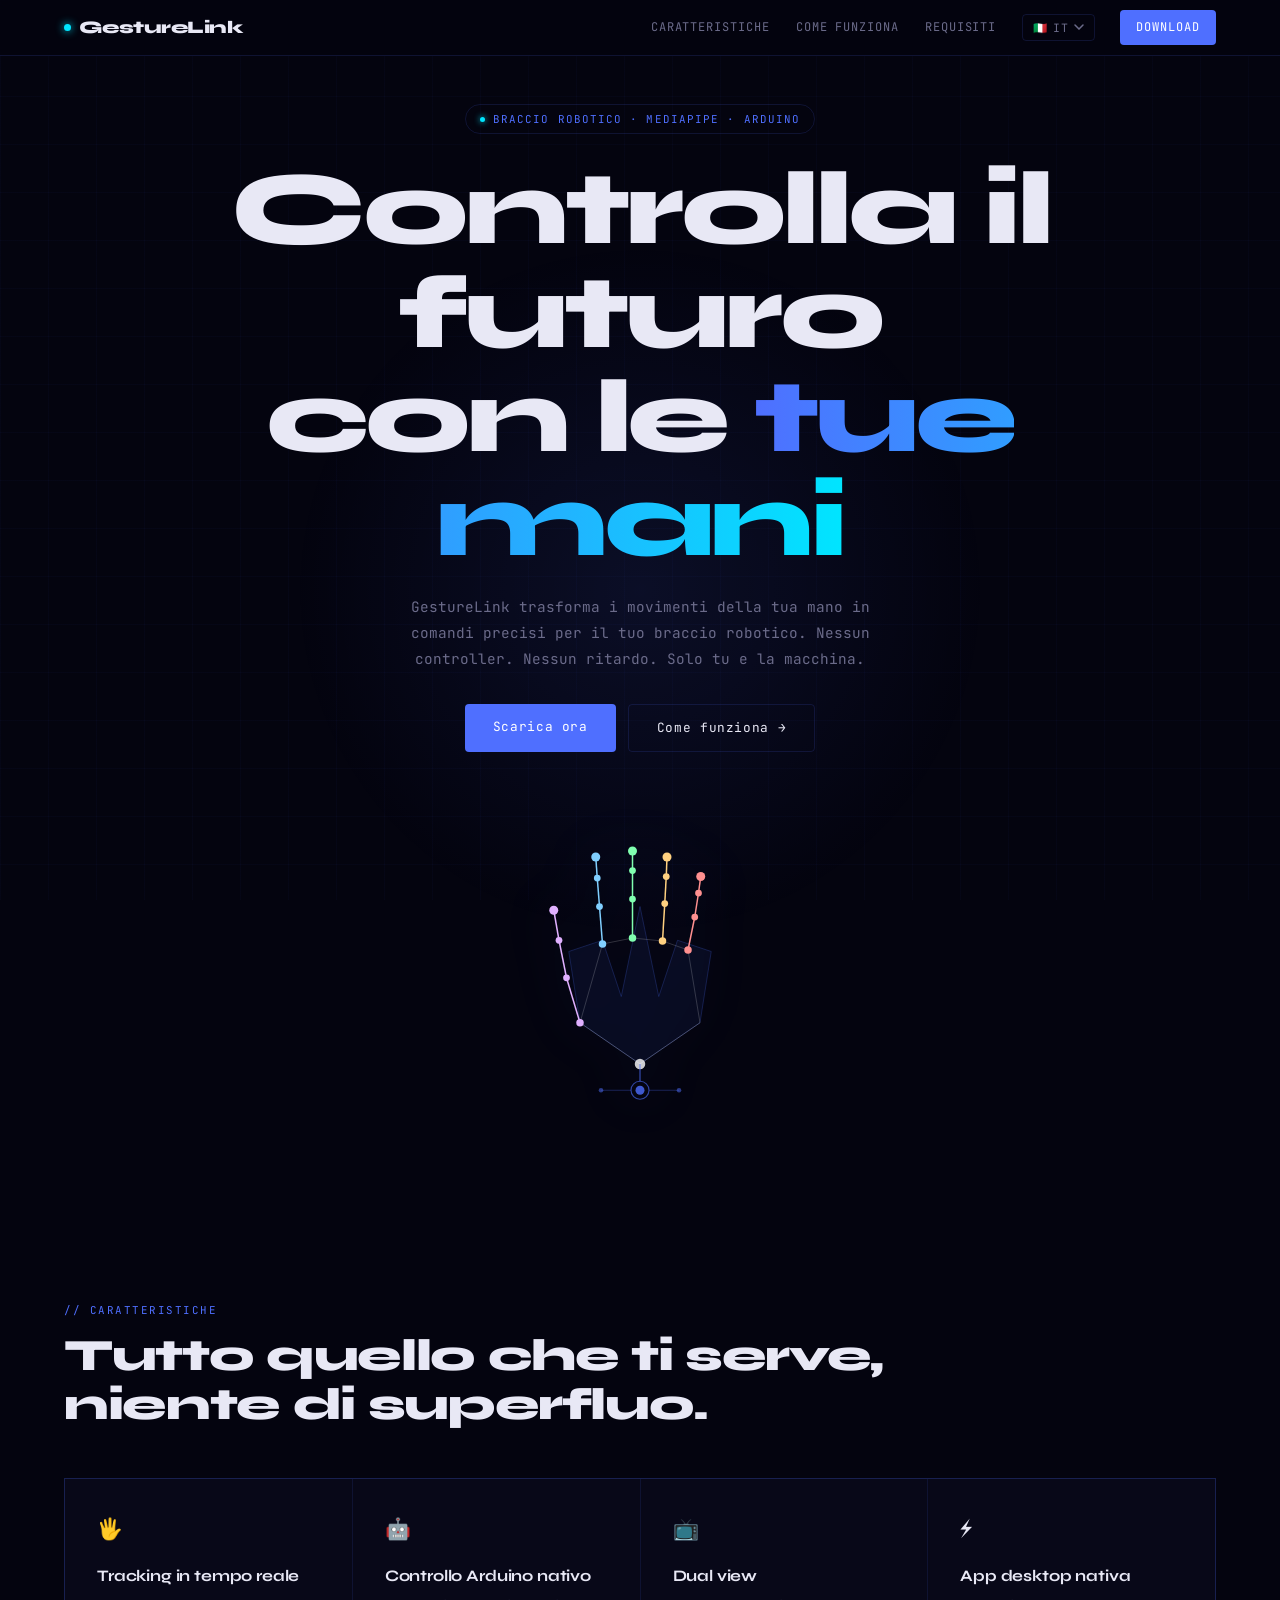
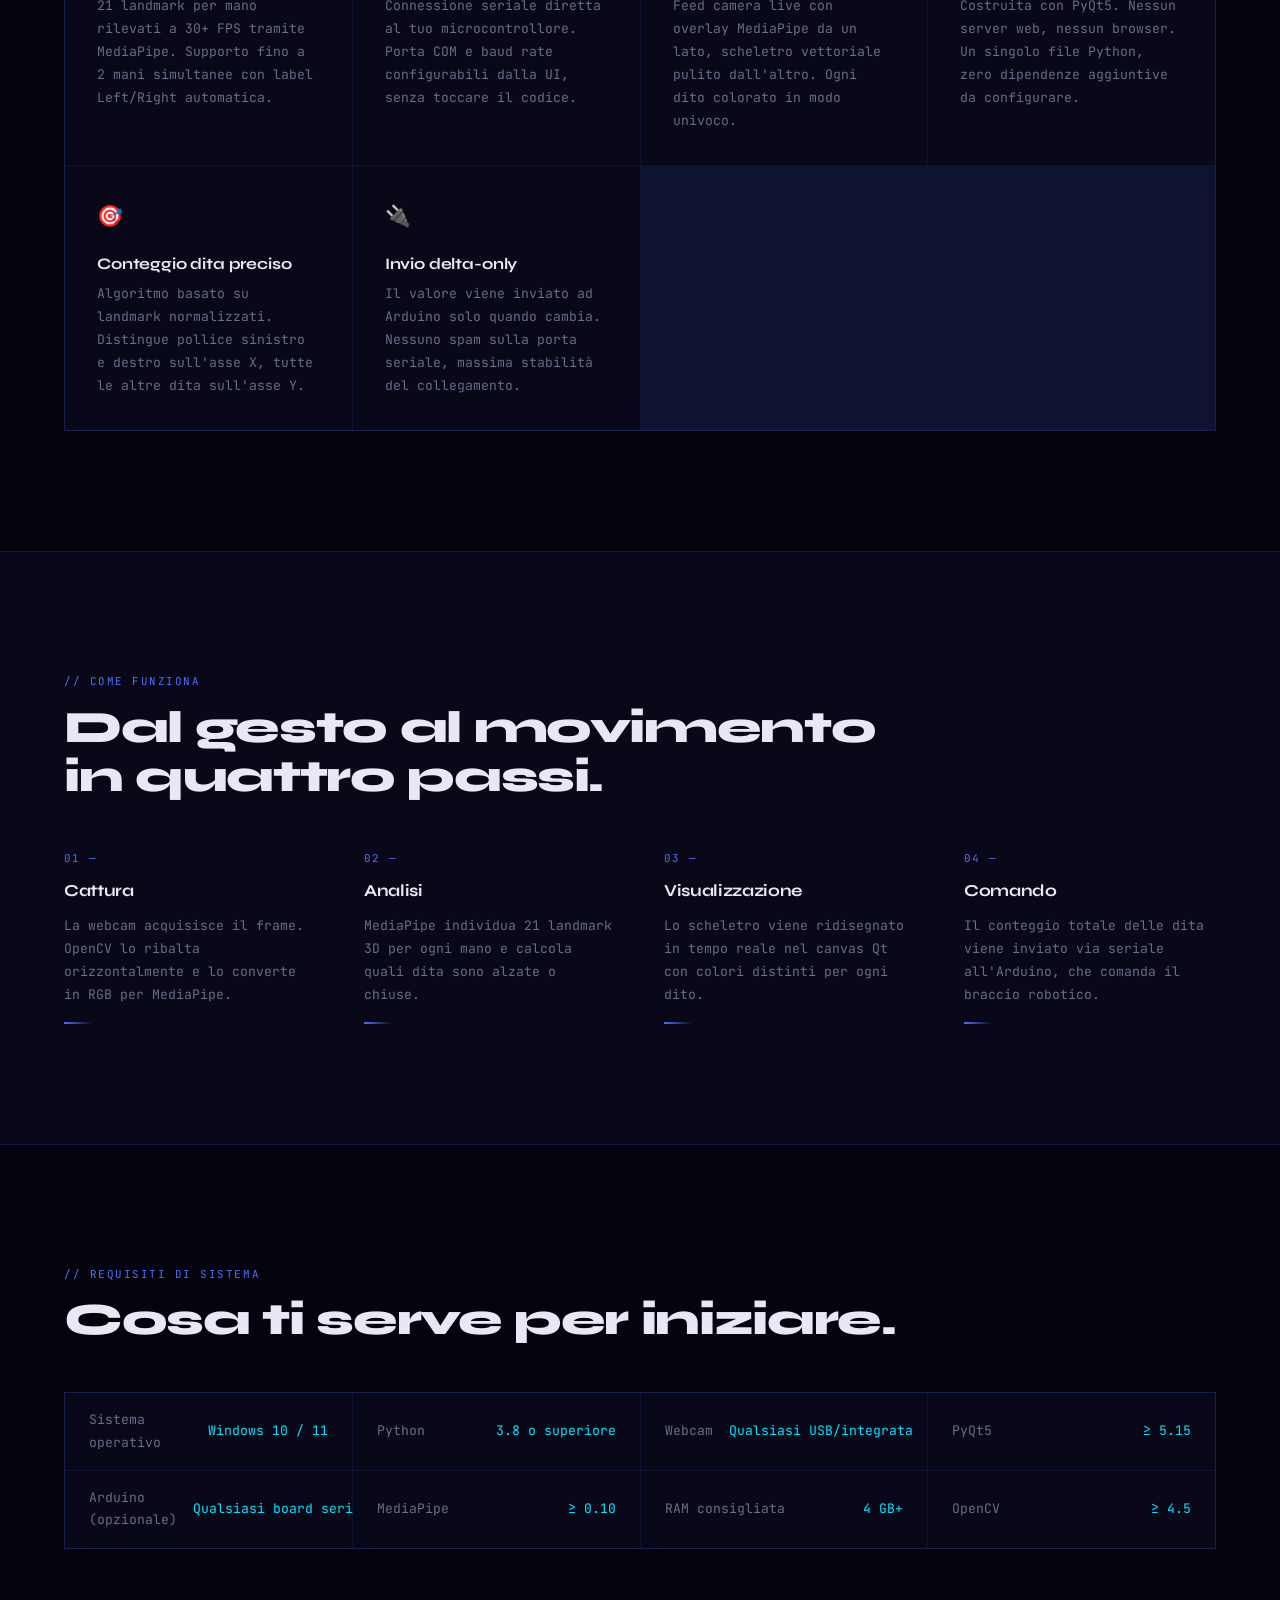
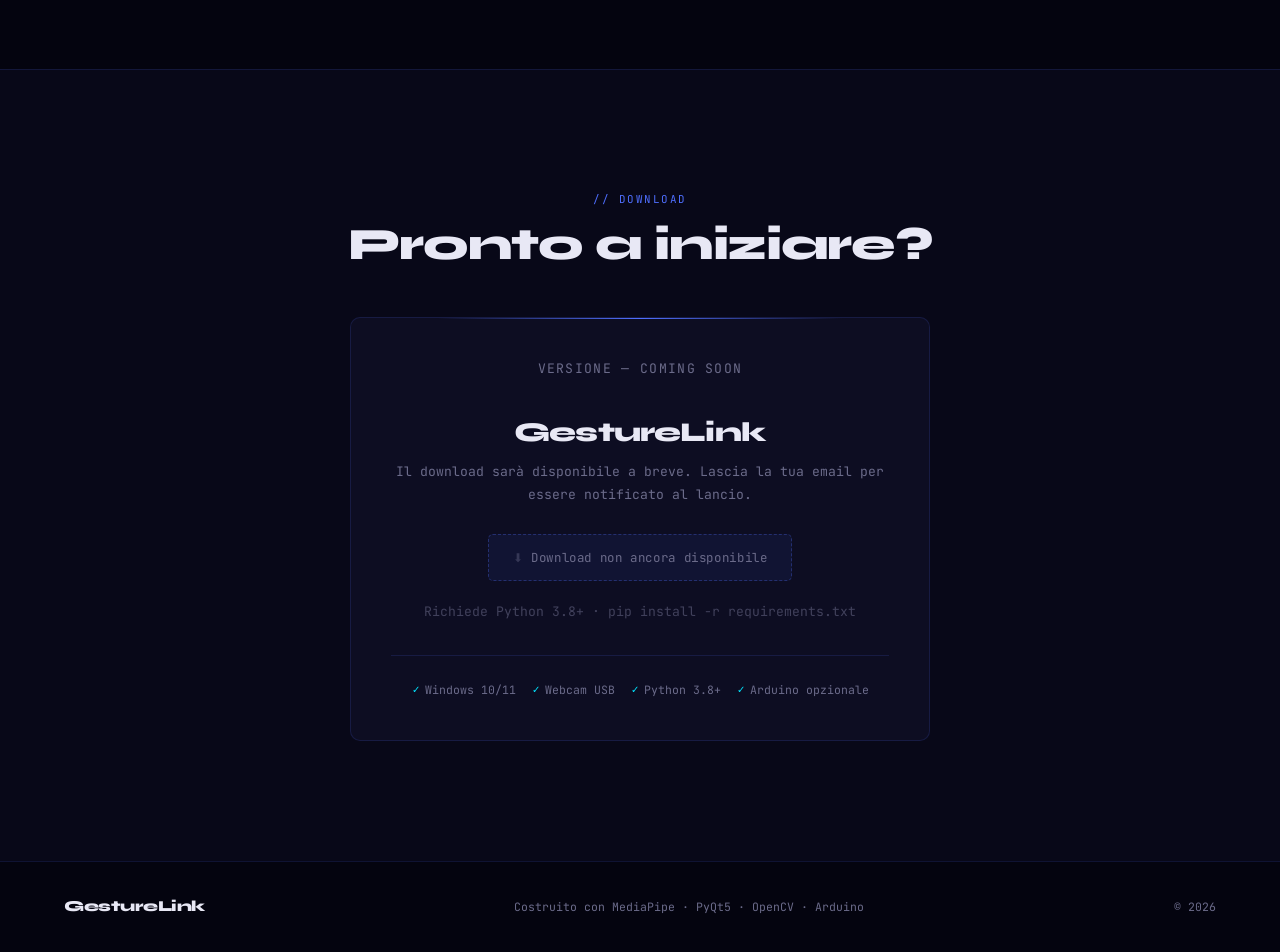
==== index.html @ 6abef5b0 "Add files via upload" ====
<!DOCTYPE html>
<html lang="it">
<head>
<meta charset="UTF-8">
<meta name="viewport" content="width=device-width, initial-scale=1.0">
<title>GestureLink — Control the future with your hands</title>
<link rel="preconnect" href="https://fonts.googleapis.com">
<link href="https://fonts.googleapis.com/css2?family=Syne:wght@400;700;800&family=JetBrains+Mono:wght@300;400&display=swap" rel="stylesheet">
<link rel="stylesheet" href="style.css">
</head>
<body>

<nav>
  <a href="#hero" class="nav-logo">
    <span class="dot"></span>
    GestureLink
  </a>
  <ul class="nav-links">
    <li class="hide-mobile"><a href="#features" data-i18n="nav_features">Caratteristiche</a></li>
    <li class="hide-mobile"><a href="#how" data-i18n="nav_how">Come funziona</a></li>
    <li class="hide-mobile"><a href="#specs" data-i18n="nav_specs">Requisiti</a></li>
    <li>
      <div class="lang-switcher" id="langSwitcher">
        <button class="lang-btn" id="langBtn" aria-haspopup="listbox" aria-expanded="false">
          <span class="lang-flag" id="langFlag">🇮🇹</span>
          <span class="lang-label" id="langLabel">IT</span>
          <svg class="lang-chevron" width="10" height="6" viewBox="0 0 10 6" fill="none">
            <path d="M1 1l4 4 4-4" stroke="currentColor" stroke-width="1.5" stroke-linecap="round"/>
          </svg>
        </button>
        <ul class="lang-dropdown" id="langDropdown" role="listbox">
          <li class="lang-option active" data-lang="it" role="option"><span>🇮🇹</span> Italiano</li>
          <li class="lang-option" data-lang="en" role="option"><span>🇬🇧</span> English</li>
        </ul>
      </div>
    </li>
    <li><a href="#download" class="nav-cta" data-i18n="nav_download">Download</a></li>
  </ul>
</nav>

<!-- HERO -->
<section id="hero">
  <div class="hero-glow"></div>
  <div class="hero-tag" data-i18n="hero_tag">Braccio robotico · MediaPipe · Arduino</div>
  <h1 data-i18n="hero_h1">Controlla il futuro<br>con le <span class="gradient">tue mani</span></h1>
  <p class="hero-sub" data-i18n="hero_sub">GestureLink trasforma i movimenti della tua mano in comandi precisi per il tuo braccio robotico. Nessun controller. Nessun ritardo. Solo tu e la macchina.</p>
  <div class="hero-btns">
    <a href="#download" class="btn-primary" data-i18n="hero_btn_download">Scarica ora</a>
    <a href="#how" class="btn-ghost" data-i18n="hero_btn_how">Come funziona →</a>
  </div>
  <div class="hero-hand">
    <svg width="260" height="300" viewBox="0 0 340 400" fill="none" xmlns="http://www.w3.org/2000/svg">
      <polygon points="170,320 90,265 75,170 120,155 145,230 170,110 195,230 220,155 265,170 250,265" fill="rgba(79,111,255,0.07)" stroke="rgba(79,111,255,0.3)" stroke-width="1"/>
      <line x1="90" y1="265" x2="72" y2="205" stroke="#e0b0ff" stroke-width="2"/>
      <line x1="72" y1="205" x2="62" y2="155" stroke="#e0b0ff" stroke-width="2"/>
      <line x1="62" y1="155" x2="55" y2="115" stroke="#e0b0ff" stroke-width="2"/>
      <line x1="120" y1="160" x2="116" y2="110" stroke="#80cfff" stroke-width="2"/>
      <line x1="116" y1="110" x2="113" y2="72" stroke="#80cfff" stroke-width="2"/>
      <line x1="113" y1="72" x2="111" y2="44" stroke="#80cfff" stroke-width="2"/>
      <line x1="160" y1="152" x2="160" y2="100" stroke="#80ffb0" stroke-width="2"/>
      <line x1="160" y1="100" x2="160" y2="62" stroke="#80ffb0" stroke-width="2"/>
      <line x1="160" y1="62" x2="160" y2="36" stroke="#80ffb0" stroke-width="2"/>
      <line x1="200" y1="156" x2="203" y2="106" stroke="#ffd080" stroke-width="2"/>
      <line x1="203" y1="106" x2="205" y2="70" stroke="#ffd080" stroke-width="2"/>
      <line x1="205" y1="70" x2="206" y2="44" stroke="#ffd080" stroke-width="2"/>
      <line x1="234" y1="168" x2="243" y2="124" stroke="#ff9090" stroke-width="2"/>
      <line x1="243" y1="124" x2="248" y2="92" stroke="#ff9090" stroke-width="2"/>
      <line x1="248" y1="92" x2="251" y2="70" stroke="#ff9090" stroke-width="2"/>
      <line x1="90" y1="265" x2="170" y2="320" stroke="white" stroke-width="1.2" opacity=".25"/>
      <line x1="250" y1="265" x2="170" y2="320" stroke="white" stroke-width="1.2" opacity=".25"/>
      <line x1="120" y1="160" x2="90" y2="265" stroke="white" stroke-width="1.2" opacity=".2"/>
      <line x1="160" y1="152" x2="120" y2="160" stroke="white" stroke-width="1.2" opacity=".2"/>
      <line x1="200" y1="156" x2="160" y2="152" stroke="white" stroke-width="1.2" opacity=".2"/>
      <line x1="234" y1="168" x2="200" y2="156" stroke="white" stroke-width="1.2" opacity=".2"/>
      <line x1="250" y1="265" x2="234" y2="168" stroke="white" stroke-width="1.2" opacity=".2"/>
      <circle cx="170" cy="320" r="7" fill="white" opacity=".8"/>
      <circle cx="90" cy="265" r="5" fill="#e0b0ff"/><circle cx="72" cy="205" r="4.5" fill="#e0b0ff"/><circle cx="62" cy="155" r="4.5" fill="#e0b0ff"/><circle cx="55" cy="115" r="6" fill="#e0b0ff"/>
      <circle cx="120" cy="160" r="5" fill="#80cfff"/><circle cx="116" cy="110" r="4.5" fill="#80cfff"/><circle cx="113" cy="72" r="4.5" fill="#80cfff"/><circle cx="111" cy="44" r="6" fill="#80cfff"/>
      <circle cx="160" cy="152" r="5" fill="#80ffb0"/><circle cx="160" cy="100" r="4.5" fill="#80ffb0"/><circle cx="160" cy="62" r="4.5" fill="#80ffb0"/><circle cx="160" cy="36" r="6" fill="#80ffb0"/>
      <circle cx="200" cy="156" r="5" fill="#ffd080"/><circle cx="203" cy="106" r="4.5" fill="#ffd080"/><circle cx="205" cy="70" r="4.5" fill="#ffd080"/><circle cx="206" cy="44" r="6" fill="#ffd080"/>
      <circle cx="234" cy="168" r="5" fill="#ff9090"/><circle cx="243" cy="124" r="4.5" fill="#ff9090"/><circle cx="248" cy="92" r="4.5" fill="#ff9090"/><circle cx="251" cy="70" r="6" fill="#ff9090"/>
      <circle cx="170" cy="355" r="12" fill="none" stroke="#4f6fff" stroke-width="1.5" opacity=".6"/>
      <circle cx="170" cy="355" r="6" fill="#4f6fff" opacity=".8"/>
      <line x1="170" y1="320" x2="170" y2="343" stroke="#4f6fff" stroke-width="1.5" opacity=".7"/>
      <line x1="158" y1="355" x2="118" y2="355" stroke="#4f6fff" stroke-width="1" opacity=".4"/>
      <line x1="182" y1="355" x2="222" y2="355" stroke="#4f6fff" stroke-width="1" opacity=".4"/>
      <circle cx="118" cy="355" r="3" fill="#4f6fff" opacity=".5"/><circle cx="222" cy="355" r="3" fill="#4f6fff" opacity=".5"/>
    </svg>
  </div>
</section>

<!-- FEATURES -->
<section id="features">
  <div class="reveal">
    <p class="section-label" data-i18n="feat_label">// Caratteristiche</p>
    <h2 class="section-title" data-i18n="feat_title">Tutto quello che ti serve,<br>niente di superfluo.</h2>
  </div>
  <div class="features-grid reveal">
    <div class="feature-card">
      <div class="feature-icon">🖐</div>
      <h3 data-i18n="f1_h">Tracking in tempo reale</h3>
      <p data-i18n="f1_p">21 landmark per mano rilevati a 30+ FPS tramite MediaPipe. Supporto fino a 2 mani simultanee con label Left/Right automatica.</p>
    </div>
    <div class="feature-card">
      <div class="feature-icon">🤖</div>
      <h3 data-i18n="f2_h">Controllo Arduino nativo</h3>
      <p data-i18n="f2_p">Connessione seriale diretta al tuo microcontrollore. Porta COM e baud rate configurabili dalla UI, senza toccare il codice.</p>
    </div>
    <div class="feature-card">
      <div class="feature-icon">📺</div>
      <h3 data-i18n="f3_h">Dual view</h3>
      <p data-i18n="f3_p">Feed camera live con overlay MediaPipe da un lato, scheletro vettoriale pulito dall'altro. Ogni dito colorato in modo univoco.</p>
    </div>
    <div class="feature-card">
      <div class="feature-icon">⚡</div>
      <h3 data-i18n="f4_h">App desktop nativa</h3>
      <p data-i18n="f4_p">Costruita con PyQt5. Nessun server web, nessun browser. Un singolo file Python, zero dipendenze aggiuntive da configurare.</p>
    </div>
    <div class="feature-card">
      <div class="feature-icon">🎯</div>
      <h3 data-i18n="f5_h">Conteggio dita preciso</h3>
      <p data-i18n="f5_p">Algoritmo basato su landmark normalizzati. Distingue pollice sinistro e destro sull'asse X, tutte le altre dita sull'asse Y.</p>
    </div>
    <div class="feature-card">
      <div class="feature-icon">🔌</div>
      <h3 data-i18n="f6_h">Invio delta-only</h3>
      <p data-i18n="f6_p">Il valore viene inviato ad Arduino solo quando cambia. Nessuno spam sulla porta seriale, massima stabilità del collegamento.</p>
    </div>
  </div>
</section>

<!-- HOW IT WORKS -->
<section id="how">
  <div class="reveal">
    <p class="section-label" data-i18n="how_label">// Come funziona</p>
    <h2 class="section-title" data-i18n="how_title">Dal gesto al movimento<br>in quattro passi.</h2>
  </div>
  <div class="steps">
    <div class="step reveal">
      <span class="step-num">01 —</span>
      <h3 data-i18n="s1_h">Cattura</h3>
      <p data-i18n="s1_p">La webcam acquisisce il frame. OpenCV lo ribalta orizzontalmente e lo converte in RGB per MediaPipe.</p>
      <div class="step-line"></div>
    </div>
    <div class="step reveal">
      <span class="step-num">02 —</span>
      <h3 data-i18n="s2_h">Analisi</h3>
      <p data-i18n="s2_p">MediaPipe individua 21 landmark 3D per ogni mano e calcola quali dita sono alzate o chiuse.</p>
      <div class="step-line"></div>
    </div>
    <div class="step reveal">
      <span class="step-num">03 —</span>
      <h3 data-i18n="s3_h">Visualizzazione</h3>
      <p data-i18n="s3_p">Lo scheletro viene ridisegnato in tempo reale nel canvas Qt con colori distinti per ogni dito.</p>
      <div class="step-line"></div>
    </div>
    <div class="step reveal">
      <span class="step-num">04 —</span>
      <h3 data-i18n="s4_h">Comando</h3>
      <p data-i18n="s4_p">Il conteggio totale delle dita viene inviato via seriale all'Arduino, che comanda il braccio robotico.</p>
      <div class="step-line"></div>
    </div>
  </div>
</section>

<!-- SPECS -->
<section id="specs">
  <div class="reveal">
    <p class="section-label" data-i18n="spec_label">// Requisiti di sistema</p>
    <h2 class="section-title" data-i18n="spec_title">Cosa ti serve per iniziare.</h2>
  </div>
  <div class="specs-grid reveal">
    <div class="spec-row"><span class="spec-key" data-i18n="sp1_k">Sistema operativo</span><span class="spec-val">Windows 10 / 11</span></div>
    <div class="spec-row"><span class="spec-key">Python</span><span class="spec-val" data-i18n="sp2_v">3.8 o superiore</span></div>
    <div class="spec-row"><span class="spec-key">Webcam</span><span class="spec-val" data-i18n="sp3_v">Qualsiasi USB/integrata</span></div>
    <div class="spec-row"><span class="spec-key">PyQt5</span><span class="spec-val">≥ 5.15</span></div>
    <div class="spec-row"><span class="spec-key" data-i18n="sp5_k">Arduino (opzionale)</span><span class="spec-val" data-i18n="sp5_v">Qualsiasi board seriale</span></div>
    <div class="spec-row"><span class="spec-key">MediaPipe</span><span class="spec-val">≥ 0.10</span></div>
    <div class="spec-row"><span class="spec-key" data-i18n="sp7_k">RAM consigliata</span><span class="spec-val">4 GB+</span></div>
    <div class="spec-row"><span class="spec-key">OpenCV</span><span class="spec-val">≥ 4.5</span></div>
  </div>
</section>

<!-- DOWNLOAD -->
<section id="download">
  <div class="reveal">
    <p class="section-label" data-i18n="dl_label">// Download</p>
    <h2 class="section-title" data-i18n="dl_title">Pronto a iniziare?</h2>
  </div>
  <div class="download-box reveal">
    <p class="download-version" data-i18n="dl_version">Versione — coming soon</p>
    <h3>GestureLink</h3>
    <p data-i18n="dl_sub">Il download sarà disponibile a breve. Lascia la tua email per essere notificato al lancio.</p>
    <div class="download-placeholder" data-i18n="dl_placeholder">Download non ancora disponibile</div>
    <p class="download-note" data-i18n="dl_note">Richiede Python 3.8+ · pip install -r requirements.txt</p>
    <div class="req-list">
      <span class="req-item">Windows 10/11</span>
      <span class="req-item">Webcam USB</span>
      <span class="req-item">Python 3.8+</span>
      <span class="req-item" data-i18n="req_arduino">Arduino opzionale</span>
    </div>
  </div>
</section>

<!-- FOOTER -->
<footer>
  <span class="footer-logo">GestureLink</span>
  <p data-i18n="footer_built">Costruito con MediaPipe · PyQt5 · OpenCV · Arduino</p>
  <p>© 2026</p>
</footer>

<script src="main.js" defer></script>
</body>
</html>
---- style.css ----
*, *::before, *::after { box-sizing: border-box; margin: 0; padding: 0; }

:root {
  --bg:        #04040f;
  --bg2:       #080818;
  --bg3:       #0d0d22;
  --accent:    #4f6fff;
  --cyan:      #00e5ff;
  --text:      #e8e8f5;
  --muted:     #6b6b8a;
  --border:    rgba(79,111,255,0.15);
  --font-head: 'Syne', sans-serif;
  --font-mono: 'JetBrains Mono', monospace;
  --px:        clamp(1.25rem, 5vw, 6vw);
  --section-y: clamp(4rem, 10vw, 7.5rem);
}

html { scroll-behavior: smooth; }

body {
  background: var(--bg);
  color: var(--text);
  font-family: var(--font-mono);
  font-size: clamp(13px, 1.5vw, 15px);
  line-height: 1.7;
  overflow-x: hidden;
}

body::before {
  content: '';
  position: fixed;
  inset: 0;
  background-image:
    linear-gradient(rgba(79,111,255,0.03) 1px, transparent 1px),
    linear-gradient(90deg, rgba(79,111,255,0.03) 1px, transparent 1px);
  background-size: 48px 48px;
  pointer-events: none;
  z-index: 0;
}

section { position: relative; z-index: 1; }

/* ── NAV ── */
nav {
  position: fixed;
  top: 0; left: 0; right: 0;
  z-index: 100;
  display: flex;
  align-items: center;
  justify-content: space-between;
  padding: 0 var(--px);
  height: 56px;
  background: rgba(4,4,15,0.9);
  backdrop-filter: blur(16px);
  border-bottom: 1px solid var(--border);
}

.nav-logo {
  font-family: var(--font-head);
  font-size: 1.1rem;
  font-weight: 800;
  letter-spacing: -0.03em;
  color: var(--text);
  text-decoration: none;
  display: flex;
  align-items: center;
  gap: 8px;
  flex-shrink: 0;
}

.nav-logo .dot {
  width: 7px; height: 7px;
  border-radius: 50%;
  background: var(--cyan);
  box-shadow: 0 0 8px var(--cyan);
  animation: pulse 2s ease-in-out infinite;
}

@keyframes pulse {
  0%,100% { opacity:1; transform:scale(1); }
  50%      { opacity:.3; transform:scale(.6); }
}

.nav-links {
  display: flex;
  align-items: center;
  gap: clamp(.6rem, 2vw, 1.75rem);
  list-style: none;
}

.nav-links > li { display: flex; align-items: center; }

.nav-links a {
  color: var(--muted);
  text-decoration: none;
  font-size: 0.75rem;
  letter-spacing: 0.08em;
  text-transform: uppercase;
  transition: color .2s;
  white-space: nowrap;
}

.nav-links a:hover { color: var(--text); }

.nav-cta {
  background: var(--accent) !important;
  color: #fff !important;
  padding: 7px 16px;
  border-radius: 4px;
}

.nav-cta:hover { opacity: .85; }

/* ── LANGUAGE SWITCHER ── */
.lang-switcher {
  position: relative;
}

.lang-btn {
  display: flex;
  align-items: center;
  gap: 5px;
  background: transparent;
  border: 1px solid var(--border);
  border-radius: 4px;
  padding: 5px 10px;
  color: var(--muted);
  font-family: var(--font-mono);
  font-size: 0.72rem;
  letter-spacing: 0.08em;
  cursor: pointer;
  transition: border-color .2s, color .2s;
  white-space: nowrap;
}

.lang-btn:hover { border-color: var(--accent); color: var(--text); }

.lang-chevron {
  transition: transform .2s;
}

.lang-btn[aria-expanded="true"] .lang-chevron {
  transform: rotate(180deg);
}

.lang-dropdown {
  position: absolute;
  top: calc(100% + 8px);
  right: 0;
  background: #0a0a1f;
  border: 1px solid var(--border);
  border-radius: 6px;
  list-style: none;
  min-width: 130px;
  overflow: hidden;
  opacity: 0;
  pointer-events: none;
  transform: translateY(-6px);
  transition: opacity .18s ease, transform .18s ease;
  z-index: 200;
}

.lang-dropdown.open {
  opacity: 1;
  pointer-events: auto;
  transform: translateY(0);
}

.lang-option {
  display: flex;
  align-items: center;
  gap: 8px;
  padding: 9px 14px;
  font-size: 0.78rem;
  color: var(--muted);
  cursor: pointer;
  transition: background .15s, color .15s;
}

.lang-option:hover { background: rgba(79,111,255,0.08); color: var(--text); }
.lang-option.active { color: var(--accent); }

/* ── MOBILE: hide text nav links, keep lang + cta ── */
@media (max-width: 600px) {
  .nav-links li.hide-mobile { display: none; }
}

/* ── HERO ── */
#hero {
  min-height: 100svh;
  display: flex;
  flex-direction: column;
  align-items: center;
  justify-content: center;
  text-align: center;
  padding: calc(56px + 3rem) var(--px) 3rem;
  overflow: hidden;
}

.hero-glow {
  position: absolute;
  width: min(700px, 120vw); height: min(700px, 120vw);
  border-radius: 50%;
  background: radial-gradient(circle, rgba(79,111,255,0.1) 0%, transparent 70%);
  top: 50%; left: 50%;
  transform: translate(-50%, -50%);
  pointer-events: none;
}

.hero-tag {
  display: inline-flex;
  align-items: center;
  gap: 8px;
  border: 1px solid var(--border);
  border-radius: 100px;
  padding: 5px 14px;
  font-size: 0.68rem;
  letter-spacing: 0.1em;
  text-transform: uppercase;
  color: var(--accent);
  margin-bottom: 1.5rem;
  animation: fadeUp .7s ease both;
}

.hero-tag::before {
  content: '';
  width: 5px; height: 5px;
  border-radius: 50%;
  background: var(--cyan);
  box-shadow: 0 0 6px var(--cyan);
  flex-shrink: 0;
}

h1 {
  font-family: var(--font-head);
  font-size: clamp(2.4rem, 9vw, 6.5rem);
  font-weight: 800;
  line-height: 1;
  letter-spacing: -0.04em;
  animation: fadeUp .7s .1s ease both;
}

h1 .gradient {
  background: linear-gradient(90deg, var(--accent), var(--cyan));
  -webkit-background-clip: text;
  -webkit-text-fill-color: transparent;
  background-clip: text;
}

.hero-sub {
  max-width: 480px;
  color: var(--muted);
  font-size: clamp(.8rem, 2vw, .9rem);
  margin: 1.25rem auto 2rem;
  line-height: 1.8;
  animation: fadeUp .7s .2s ease both;
  padding: 0 .5rem;
}

.hero-btns {
  display: flex;
  gap: .75rem;
  justify-content: center;
  flex-wrap: wrap;
  animation: fadeUp .7s .3s ease both;
}

.btn-primary {
  background: var(--accent);
  color: #fff;
  padding: 12px 28px;
  border-radius: 4px;
  text-decoration: none;
  font-size: 0.8rem;
  letter-spacing: 0.05em;
  transition: opacity .2s, transform .15s;
  border: none; cursor: pointer;
  font-family: var(--font-mono);
}

.btn-primary:hover { opacity: .85; transform: translateY(-1px); }

.btn-ghost {
  background: transparent;
  color: var(--text);
  padding: 12px 28px;
  border-radius: 4px;
  text-decoration: none;
  font-size: 0.8rem;
  letter-spacing: 0.05em;
  border: 1px solid var(--border);
  transition: border-color .2s, transform .15s;
  font-family: var(--font-mono);
}

.btn-ghost:hover { border-color: var(--accent); transform: translateY(-1px); }

.hero-hand {
  margin-top: clamp(2.5rem, 6vw, 4.5rem);
  animation: fadeUp .7s .5s ease both;
}

.hero-hand svg {
  width: clamp(160px, 40vw, 260px);
  height: auto;
  filter: drop-shadow(0 0 24px rgba(79,111,255,0.25));
}

/* ── SHARED ── */
.section-label {
  font-size: 0.68rem;
  letter-spacing: 0.14em;
  text-transform: uppercase;
  color: var(--accent);
  margin-bottom: .75rem;
}

.section-title {
  font-family: var(--font-head);
  font-size: clamp(1.6rem, 4vw, 2.8rem);
  font-weight: 800;
  letter-spacing: -0.03em;
  line-height: 1.1;
  margin-bottom: 3rem;
}

/* ── FEATURES ── */
#features { padding: var(--section-y) var(--px); }

.features-grid {
  display: grid;
  grid-template-columns: repeat(auto-fit, minmax(min(100%, 260px), 1fr));
  gap: 1px;
  background: var(--border);
  border: 1px solid var(--border);
}

.feature-card {
  background: var(--bg2);
  padding: clamp(1.5rem, 4vw, 2rem);
  transition: background .2s;
}

.feature-card:hover { background: var(--bg3); }
.feature-icon { font-size: 1.3rem; margin-bottom: 1rem; }

.feature-card h3 {
  font-family: var(--font-head);
  font-size: 1rem;
  font-weight: 700;
  margin-bottom: .4rem;
  letter-spacing: -0.01em;
}

.feature-card p { color: var(--muted); font-size: 0.82rem; line-height: 1.75; }

/* ── HOW ── */
#how {
  padding: var(--section-y) var(--px);
  background: var(--bg2);
  border-top: 1px solid var(--border);
  border-bottom: 1px solid var(--border);
}

.steps {
  display: grid;
  grid-template-columns: repeat(auto-fit, minmax(min(100%, 200px), 1fr));
  gap: clamp(2rem, 5vw, 3rem);
  margin-top: 3rem;
}

.step { display: flex; flex-direction: column; gap: .6rem; }
.step-num { font-size: 0.68rem; letter-spacing: 0.12em; color: var(--accent); }

.step h3 {
  font-family: var(--font-head);
  font-size: 1.05rem;
  font-weight: 700;
  letter-spacing: -0.02em;
}

.step p { color: var(--muted); font-size: 0.82rem; line-height: 1.75; }

.step-line {
  width: 28px; height: 2px;
  background: linear-gradient(90deg, var(--accent), transparent);
  margin-top: .3rem;
}

/* ── SPECS ── */
#specs { padding: var(--section-y) var(--px); }

.specs-grid {
  display: grid;
  grid-template-columns: repeat(auto-fit, minmax(min(100%, 280px), 1fr));
  gap: 1px;
  background: var(--border);
  border: 1px solid var(--border);
  margin-top: 3rem;
}

.spec-row {
  background: var(--bg2);
  padding: 1rem 1.5rem;
  display: flex;
  justify-content: space-between;
  align-items: center;
  gap: 1rem;
  font-size: 0.82rem;
  transition: background .2s;
}

.spec-row:hover { background: var(--bg3); }
.spec-key { color: var(--muted); }
.spec-val { color: var(--cyan); text-align: right; flex-shrink: 0; }

/* ── DOWNLOAD ── */
#download {
  padding: var(--section-y) var(--px);
  background: var(--bg2);
  border-top: 1px solid var(--border);
  text-align: center;
}

.download-box {
  max-width: 580px;
  margin: 3rem auto 0;
  border: 1px solid var(--border);
  border-radius: 10px;
  padding: clamp(1.75rem, 5vw, 2.5rem);
  background: var(--bg3);
  position: relative;
  overflow: hidden;
}

.download-box::before {
  content: '';
  position: absolute;
  top: 0; left: 15%; right: 15%;
  height: 1px;
  background: linear-gradient(90deg, transparent, var(--accent), transparent);
}

.download-version {
  font-size: 0.68rem;
  letter-spacing: 0.1em;
  text-transform: uppercase;
  color: var(--muted);
  margin-bottom: .75rem;
}

.download-box h3 {
  font-family: var(--font-head);
  font-size: clamp(1.4rem, 4vw, 1.7rem);
  font-weight: 800;
  letter-spacing: -0.03em;
  margin-bottom: .4rem;
}

.download-box p { color: var(--muted); font-size: 0.82rem; margin-bottom: 1.75rem; }

.download-placeholder {
  display: inline-flex;
  align-items: center;
  gap: 8px;
  background: rgba(79,111,255,0.08);
  border: 1px dashed rgba(79,111,255,0.3);
  border-radius: 5px;
  padding: 12px 24px;
  color: var(--muted);
  font-size: 0.78rem;
  letter-spacing: 0.05em;
  cursor: not-allowed;
  font-family: var(--font-mono);
}

.download-placeholder::before { content: '⬇'; opacity: .4; }

.download-note {
  margin-top: 1.25rem;
  font-size: 0.72rem;
  color: var(--muted);
  opacity: .55;
}

.req-list {
  display: flex;
  justify-content: center;
  gap: 1rem;
  flex-wrap: wrap;
  margin-top: 2rem;
  padding-top: 1.5rem;
  border-top: 1px solid var(--border);
}

.req-item {
  font-size: 0.72rem;
  color: var(--muted);
  display: flex;
  align-items: center;
  gap: 5px;
}

.req-item::before { content: '✓'; color: var(--cyan); font-size: 0.65rem; }

/* ── FOOTER ── */
footer {
  padding: 2rem var(--px);
  border-top: 1px solid var(--border);
  display: flex;
  justify-content: space-between;
  align-items: center;
  flex-wrap: wrap;
  gap: .75rem;
}

.footer-logo { font-family: var(--font-head); font-weight: 800; font-size: .95rem; letter-spacing: -0.03em; }
footer p { color: var(--muted); font-size: 0.72rem; }

/* ── ANIMATIONS ── */
@keyframes fadeUp {
  from { opacity:0; transform:translateY(20px); }
  to   { opacity:1; transform:translateY(0); }
}

.reveal {
  opacity: 0;
  transform: translateY(24px);
  transition: opacity .6s ease, transform .6s ease;
}

.reveal.visible { opacity:1; transform:translateY(0); }

::-webkit-scrollbar { width: 4px; }
::-webkit-scrollbar-track { background: var(--bg); }
::-webkit-scrollbar-thumb { background: var(--border); border-radius: 10px; }
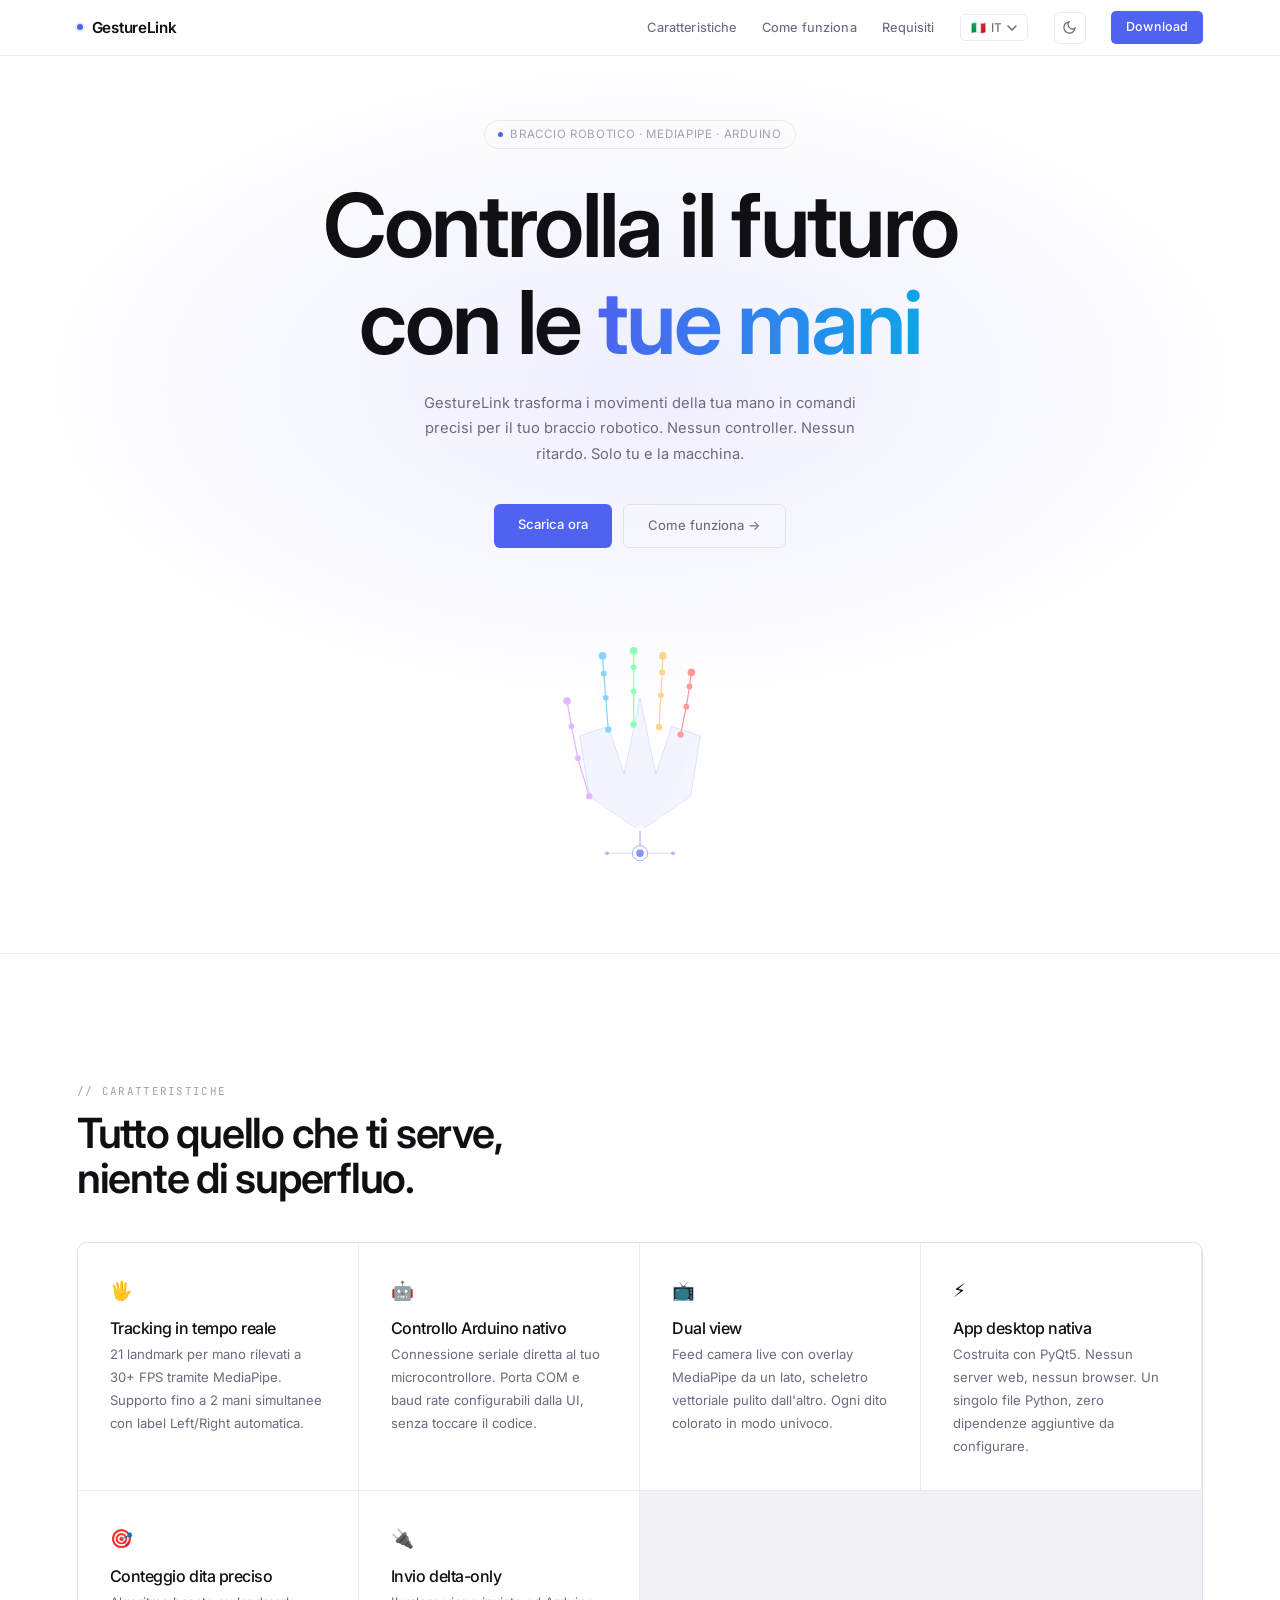
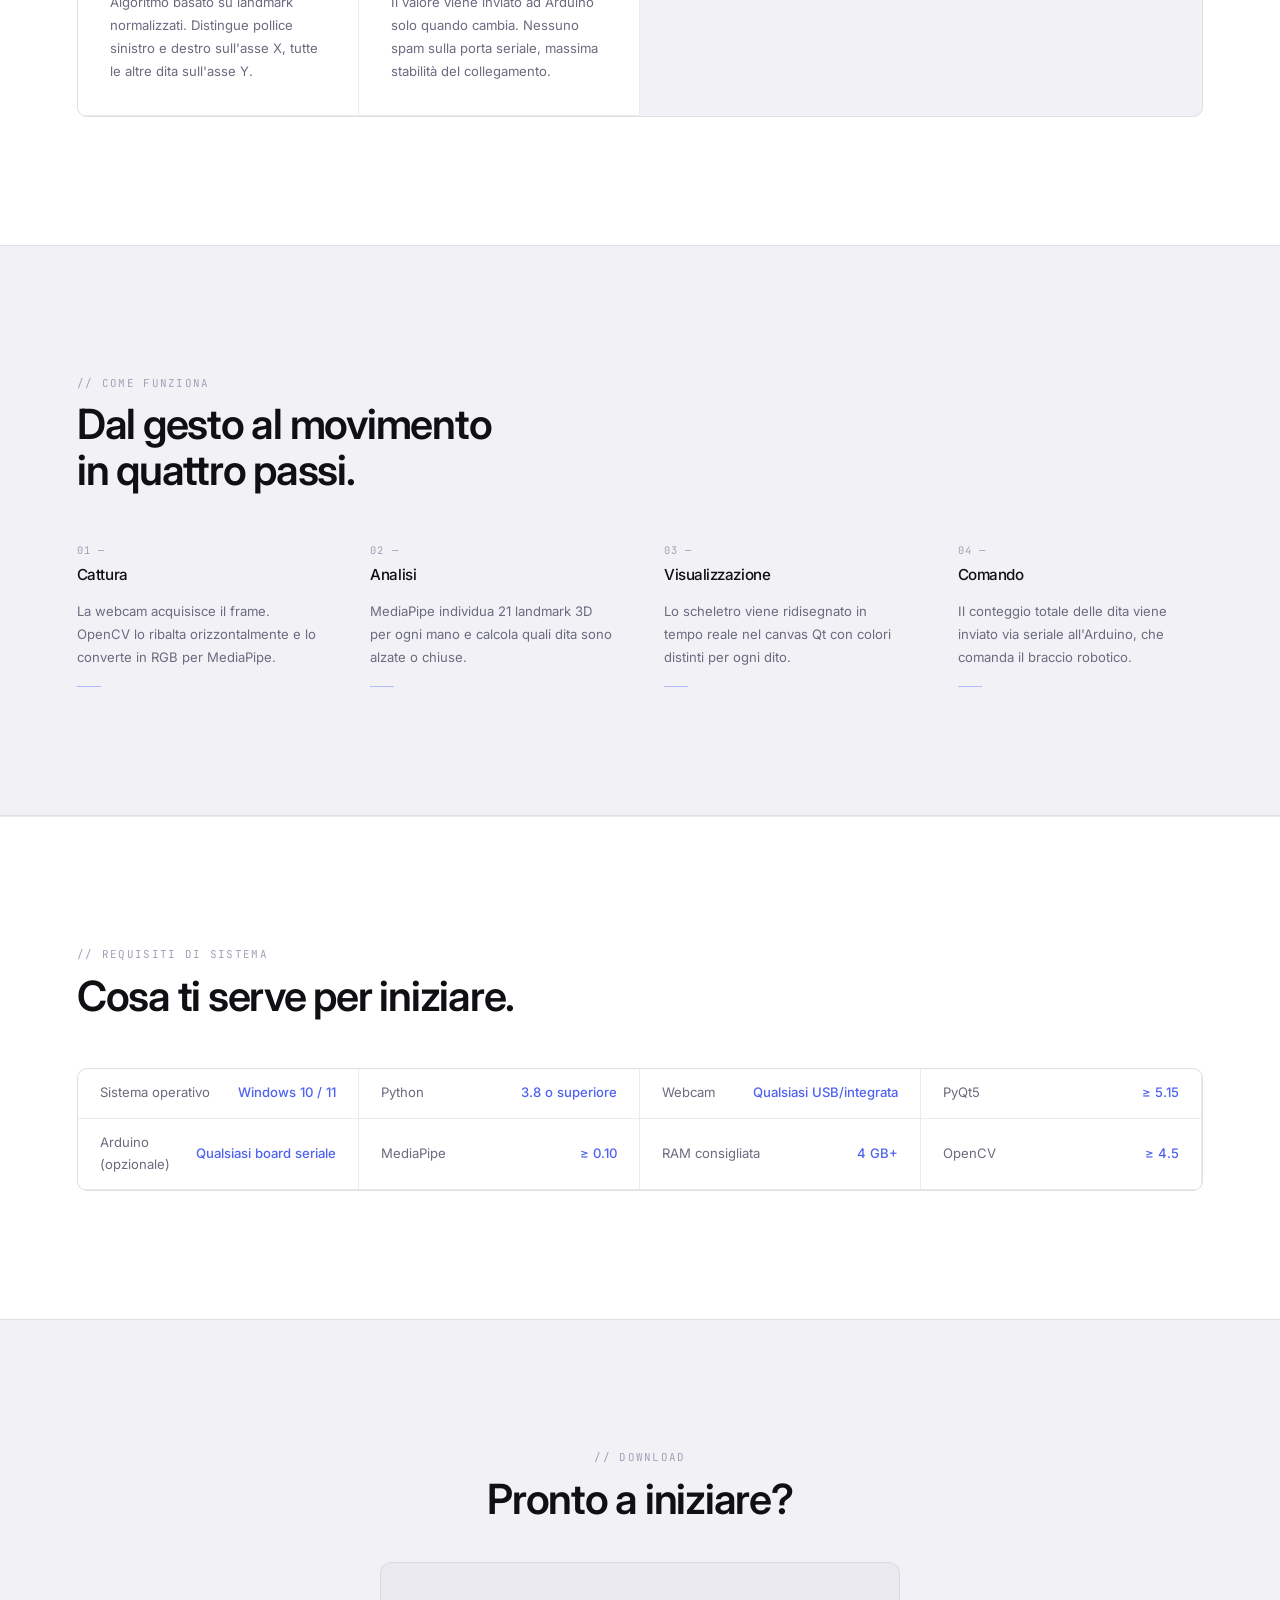
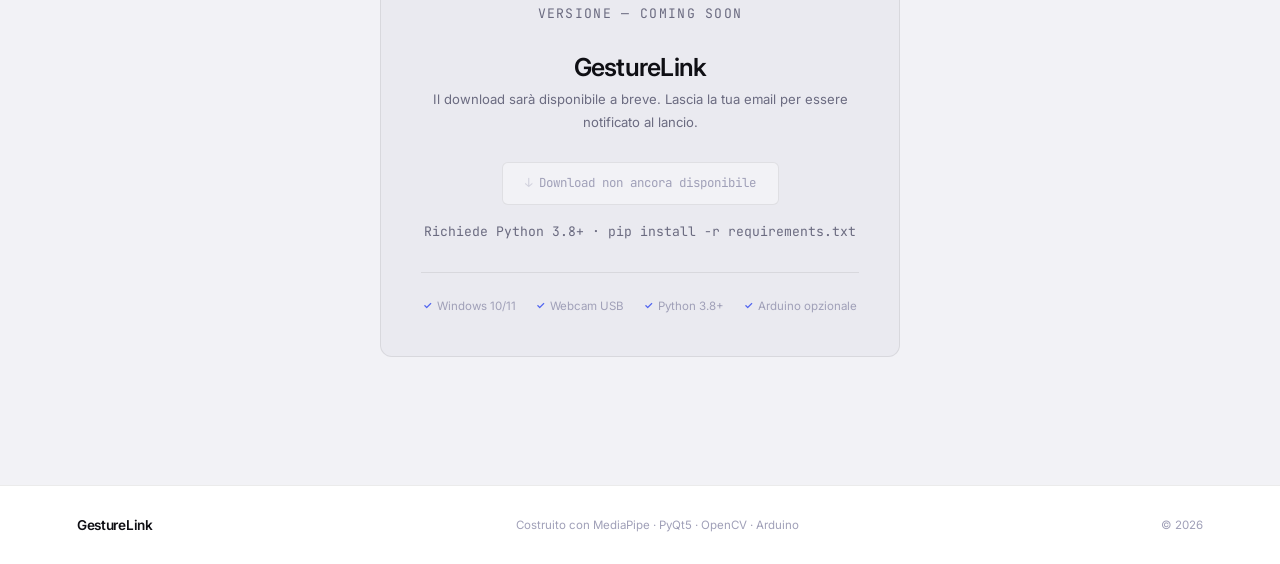
==== commit 0a1148cb: "Bright/Dark mode Bright and Dark mode are now available, you can switch between those modes in the n" ====
--- a/index.html
+++ b/index.html
@@ -5,7 +5,7 @@
 <meta name="viewport" content="width=device-width, initial-scale=1.0">
 <title>GestureLink — Control the future with your hands</title>
 <link rel="preconnect" href="https://fonts.googleapis.com">
-<link href="https://fonts.googleapis.com/css2?family=Syne:wght@400;700;800&family=JetBrains+Mono:wght@300;400&display=swap" rel="stylesheet">
+<link href="https://fonts.googleapis.com/css2?family=Inter:wght@400;450;500;600&family=JetBrains+Mono:wght@300;400&display=swap" rel="stylesheet">
 <link rel="stylesheet" href="style.css">
 </head>
 <body>
@@ -33,6 +33,19 @@
           <li class="lang-option" data-lang="en" role="option"><span>🇬🇧</span> English</li>
         </ul>
       </div>
+    </li>
+    <li>
+      <button class="theme-toggle" id="themeToggle" aria-label="Toggle theme">
+        <svg class="icon-sun" width="15" height="15" viewBox="0 0 24 24" fill="none" stroke="currentColor" stroke-width="2" stroke-linecap="round">
+          <circle cx="12" cy="12" r="4"/><line x1="12" y1="2" x2="12" y2="5"/><line x1="12" y1="19" x2="12" y2="22"/>
+          <line x1="4.22" y1="4.22" x2="6.34" y2="6.34"/><line x1="17.66" y1="17.66" x2="19.78" y2="19.78"/>
+          <line x1="2" y1="12" x2="5" y2="12"/><line x1="19" y1="12" x2="22" y2="12"/>
+          <line x1="4.22" y1="19.78" x2="6.34" y2="17.66"/><line x1="17.66" y1="6.34" x2="19.78" y2="4.22"/>
+        </svg>
+        <svg class="icon-moon" width="15" height="15" viewBox="0 0 24 24" fill="none" stroke="currentColor" stroke-width="2" stroke-linecap="round">
+          <path d="M21 12.79A9 9 0 1 1 11.21 3a7 7 0 0 0 9.79 9.79z"/>
+        </svg>
+      </button>
     </li>
     <li><a href="#download" class="nav-cta" data-i18n="nav_download">Download</a></li>
   </ul>
--- a/style.css
+++ b/style.css
@@ -1,103 +1,125 @@
+/* ── RESET ───────────────────────────────────────────────── */
 *, *::before, *::after { box-sizing: border-box; margin: 0; padding: 0; }
 
+/* ── LIGHT TOKENS (default) ─────────────────────────────── */
 :root {
-  --bg:        #04040f;
-  --bg2:       #080818;
-  --bg3:       #0d0d22;
-  --accent:    #4f6fff;
-  --cyan:      #00e5ff;
-  --text:      #e8e8f5;
-  --muted:     #6b6b8a;
-  --border:    rgba(79,111,255,0.15);
-  --font-head: 'Syne', sans-serif;
-  --font-mono: 'JetBrains Mono', monospace;
-  --px:        clamp(1.25rem, 5vw, 6vw);
-  --section-y: clamp(4rem, 10vw, 7.5rem);
-}
-
+  --bg:         #ffffff;
+  --bg-raised:  #f7f7f9;
+  --bg-subtle:  #f0f0f4;
+  --line:       rgba(0,0,0,0.08);
+  --accent:     #4f63f0;
+  --accent-dim: rgba(79,99,240,0.1);
+  --text:       #0f0f14;
+  --text-2:     #6b6b80;
+  --text-3:     #a0a0b8;
+  --cyan:       #0ea5e9;
+  --nav-bg:     rgba(255,255,255,0.92);
+  --island:     #f2f2f6;
+  --island-2:   #eaeaf0;
+  --px:         clamp(1.5rem, 6vw, 7rem);
+  --sy:         clamp(5rem, 10vw, 8rem);
+  --sans:       'Inter', system-ui, sans-serif;
+  --mono:       'JetBrains Mono', monospace;
+  color-scheme: light;
+}
+
+/* ── DARK TOKENS ─────────────────────────────────────────── */
+[data-theme="dark"] {
+  --bg:         #08080f;
+  --bg-raised:  #0e0e18;
+  --bg-subtle:  #111120;
+  --line:       rgba(255,255,255,0.07);
+  --accent:     #5b6ef5;
+  --accent-dim: rgba(91,110,245,0.12);
+  --text:       #f0f0f5;
+  --text-2:     #9090a8;
+  --text-3:     #505068;
+  --cyan:       #38bdf8;
+  --nav-bg:     rgba(8,8,15,0.92);
+  --island:     #0e0e1c;
+  --island-2:   #131326;
+  color-scheme: dark;
+}
+
+/* ── BASE ───────────────────────────────────────────────── */
 html { scroll-behavior: smooth; }
 
 body {
   background: var(--bg);
   color: var(--text);
-  font-family: var(--font-mono);
-  font-size: clamp(13px, 1.5vw, 15px);
-  line-height: 1.7;
+  font-family: var(--sans);
+  font-size: clamp(14px, 1.4vw, 15px);
+  line-height: 1.65;
+  -webkit-font-smoothing: antialiased;
   overflow-x: hidden;
-}
-
-body::before {
-  content: '';
-  position: fixed;
-  inset: 0;
-  background-image:
-    linear-gradient(rgba(79,111,255,0.03) 1px, transparent 1px),
-    linear-gradient(90deg, rgba(79,111,255,0.03) 1px, transparent 1px);
-  background-size: 48px 48px;
-  pointer-events: none;
-  z-index: 0;
+  transition: background .25s ease, color .25s ease;
 }
 
 section { position: relative; z-index: 1; }
 
-/* ── NAV ── */
+/* ── TYPOGRAPHY ─────────────────────────────────────────── */
+h1, h2, h3 { font-weight: 600; letter-spacing: -0.03em; line-height: 1.1; color: var(--text); }
+h1 { font-size: clamp(2.6rem, 8vw, 5.5rem); }
+h2 { font-size: clamp(1.7rem, 3.5vw, 2.6rem); margin-bottom: 2.5rem; }
+h3 { font-size: 1rem; font-weight: 500; margin-bottom: .35rem; }
+p  { color: var(--text-2); line-height: 1.75; }
+
+/* ── NAV ────────────────────────────────────────────────── */
 nav {
   position: fixed;
   top: 0; left: 0; right: 0;
   z-index: 100;
+  height: 56px;
   display: flex;
   align-items: center;
   justify-content: space-between;
   padding: 0 var(--px);
-  height: 56px;
-  background: rgba(4,4,15,0.9);
-  backdrop-filter: blur(16px);
-  border-bottom: 1px solid var(--border);
+  background: var(--nav-bg);
+  backdrop-filter: blur(20px);
+  border-bottom: 1px solid var(--line);
+  transition: background .25s ease, border-color .25s ease;
 }
 
 .nav-logo {
-  font-family: var(--font-head);
-  font-size: 1.1rem;
-  font-weight: 800;
-  letter-spacing: -0.03em;
+  font-size: .95rem;
+  font-weight: 600;
+  letter-spacing: -0.02em;
   color: var(--text);
   text-decoration: none;
   display: flex;
   align-items: center;
-  gap: 8px;
-  flex-shrink: 0;
+  gap: 9px;
 }
 
 .nav-logo .dot {
-  width: 7px; height: 7px;
+  width: 6px; height: 6px;
   border-radius: 50%;
-  background: var(--cyan);
-  box-shadow: 0 0 8px var(--cyan);
-  animation: pulse 2s ease-in-out infinite;
-}
-
-@keyframes pulse {
-  0%,100% { opacity:1; transform:scale(1); }
-  50%      { opacity:.3; transform:scale(.6); }
+  background: var(--accent);
+  box-shadow: 0 0 0 2px var(--accent-dim);
+  animation: breathe 3s ease-in-out infinite;
+}
+
+@keyframes breathe {
+  0%,100% { box-shadow: 0 0 0 2px var(--accent-dim); }
+  50%      { box-shadow: 0 0 0 5px transparent; }
 }
 
 .nav-links {
   display: flex;
   align-items: center;
-  gap: clamp(.6rem, 2vw, 1.75rem);
+  gap: clamp(.5rem, 2vw, 1.75rem);
   list-style: none;
 }
 
 .nav-links > li { display: flex; align-items: center; }
 
 .nav-links a {
-  color: var(--muted);
+  color: var(--text-2);
   text-decoration: none;
-  font-size: 0.75rem;
-  letter-spacing: 0.08em;
-  text-transform: uppercase;
-  transition: color .2s;
-  white-space: nowrap;
+  font-size: .8rem;
+  font-weight: 450;
+  letter-spacing: .01em;
+  transition: color .18s;
 }
 
 .nav-links a:hover { color: var(--text); }
@@ -105,87 +127,99 @@
 .nav-cta {
   background: var(--accent) !important;
   color: #fff !important;
-  padding: 7px 16px;
-  border-radius: 4px;
-}
-
-.nav-cta:hover { opacity: .85; }
-
-/* ── LANGUAGE SWITCHER ── */
-.lang-switcher {
-  position: relative;
-}
+  padding: 6px 15px;
+  border-radius: 5px;
+  font-size: .78rem !important;
+  font-weight: 500 !important;
+  transition: opacity .18s !important;
+}
+
+.nav-cta:hover { opacity: .82; }
+
+@media (max-width: 580px) { .hide-mobile { display: none; } }
+
+/* ── THEME TOGGLE ────────────────────────────────────────── */
+.theme-toggle {
+  display: flex;
+  align-items: center;
+  justify-content: center;
+  width: 32px; height: 32px;
+  border: 1px solid var(--line);
+  border-radius: 6px;
+  background: transparent;
+  color: var(--text-2);
+  cursor: pointer;
+  transition: border-color .18s, color .18s, background .18s;
+  flex-shrink: 0;
+}
+
+.theme-toggle:hover { border-color: var(--accent); color: var(--accent); background: var(--accent-dim); }
+
+/* show sun in dark mode, moon in light mode */
+:root .icon-sun     { display: none; }
+:root .icon-moon    { display: block; }
+[data-theme="dark"] .icon-sun  { display: block; }
+[data-theme="dark"] .icon-moon { display: none; }
+
+/* ── LANG SWITCHER ──────────────────────────────────────── */
+.lang-switcher { position: relative; }
 
 .lang-btn {
   display: flex;
   align-items: center;
   gap: 5px;
   background: transparent;
-  border: 1px solid var(--border);
-  border-radius: 4px;
+  border: 1px solid var(--line);
+  border-radius: 5px;
   padding: 5px 10px;
-  color: var(--muted);
-  font-family: var(--font-mono);
-  font-size: 0.72rem;
-  letter-spacing: 0.08em;
+  color: var(--text-2);
+  font-family: var(--sans);
+  font-size: .75rem;
+  font-weight: 450;
   cursor: pointer;
-  transition: border-color .2s, color .2s;
+  transition: border-color .18s, color .18s;
   white-space: nowrap;
 }
 
 .lang-btn:hover { border-color: var(--accent); color: var(--text); }
-
-.lang-chevron {
-  transition: transform .2s;
-}
-
-.lang-btn[aria-expanded="true"] .lang-chevron {
-  transform: rotate(180deg);
-}
+.lang-chevron { transition: transform .18s; }
+.lang-btn[aria-expanded="true"] .lang-chevron { transform: rotate(180deg); }
 
 .lang-dropdown {
   position: absolute;
-  top: calc(100% + 8px);
+  top: calc(100% + 6px);
   right: 0;
-  background: #0a0a1f;
-  border: 1px solid var(--border);
-  border-radius: 6px;
+  background: var(--bg);
+  border: 1px solid var(--line);
+  border-radius: 7px;
   list-style: none;
-  min-width: 130px;
+  min-width: 128px;
   overflow: hidden;
   opacity: 0;
   pointer-events: none;
-  transform: translateY(-6px);
-  transition: opacity .18s ease, transform .18s ease;
+  transform: translateY(-4px);
+  transition: opacity .15s, transform .15s;
   z-index: 200;
-}
-
-.lang-dropdown.open {
-  opacity: 1;
-  pointer-events: auto;
-  transform: translateY(0);
-}
+  box-shadow: 0 4px 24px rgba(0,0,0,0.08);
+}
+
+.lang-dropdown.open { opacity: 1; pointer-events: auto; transform: translateY(0); }
 
 .lang-option {
   display: flex;
   align-items: center;
   gap: 8px;
   padding: 9px 14px;
-  font-size: 0.78rem;
-  color: var(--muted);
+  font-size: .8rem;
+  color: var(--text-2);
   cursor: pointer;
-  transition: background .15s, color .15s;
-}
-
-.lang-option:hover { background: rgba(79,111,255,0.08); color: var(--text); }
+  transition: background .12s, color .12s;
+}
+
+.lang-option:hover { background: var(--bg-raised); color: var(--text); }
 .lang-option.active { color: var(--accent); }
 
-/* ── MOBILE: hide text nav links, keep lang + cta ── */
-@media (max-width: 600px) {
-  .nav-links li.hide-mobile { display: none; }
-}
-
-/* ── HERO ── */
+/* ── HERO ───────────────────────────────────────────────── */
 #hero {
   min-height: 100svh;
   display: flex;
@@ -193,344 +227,330 @@
   align-items: center;
   justify-content: center;
   text-align: center;
-  padding: calc(56px + 3rem) var(--px) 3rem;
+  padding: calc(56px + 4rem) var(--px) 4rem;
   overflow: hidden;
 }
 
-.hero-glow {
+#hero::before {
+  content: '';
   position: absolute;
-  width: min(700px, 120vw); height: min(700px, 120vw);
-  border-radius: 50%;
-  background: radial-gradient(circle, rgba(79,111,255,0.1) 0%, transparent 70%);
-  top: 50%; left: 50%;
-  transform: translate(-50%, -50%);
+  inset: 0;
+  background: radial-gradient(ellipse 70% 50% at 50% 40%, var(--accent-dim) 0%, transparent 70%);
   pointer-events: none;
-}
+  transition: background .25s ease;
+}
+
+.hero-glow { display: none; }
 
 .hero-tag {
   display: inline-flex;
   align-items: center;
-  gap: 8px;
-  border: 1px solid var(--border);
+  gap: 7px;
+  border: 1px solid var(--line);
   border-radius: 100px;
-  padding: 5px 14px;
-  font-size: 0.68rem;
-  letter-spacing: 0.1em;
+  padding: 4px 13px;
+  font-size: .72rem;
+  letter-spacing: .06em;
   text-transform: uppercase;
-  color: var(--accent);
-  margin-bottom: 1.5rem;
-  animation: fadeUp .7s ease both;
+  color: var(--text-3);
+  margin-bottom: 1.75rem;
+  animation: up .6s ease both;
 }
 
 .hero-tag::before {
   content: '';
   width: 5px; height: 5px;
   border-radius: 50%;
-  background: var(--cyan);
-  box-shadow: 0 0 6px var(--cyan);
+  background: var(--accent);
   flex-shrink: 0;
 }
 
-h1 {
-  font-family: var(--font-head);
-  font-size: clamp(2.4rem, 9vw, 6.5rem);
-  font-weight: 800;
-  line-height: 1;
-  letter-spacing: -0.04em;
-  animation: fadeUp .7s .1s ease both;
-}
+h1 { animation: up .6s .08s ease both; }
 
 h1 .gradient {
-  background: linear-gradient(90deg, var(--accent), var(--cyan));
+  background: linear-gradient(95deg, var(--accent) 0%, var(--cyan) 100%);
   -webkit-background-clip: text;
   -webkit-text-fill-color: transparent;
   background-clip: text;
 }
 
 .hero-sub {
-  max-width: 480px;
-  color: var(--muted);
-  font-size: clamp(.8rem, 2vw, .9rem);
-  margin: 1.25rem auto 2rem;
-  line-height: 1.8;
-  animation: fadeUp .7s .2s ease both;
-  padding: 0 .5rem;
+  max-width: 460px;
+  font-size: clamp(.82rem, 1.6vw, .92rem);
+  margin: 1.25rem auto 2.25rem;
+  color: var(--text-2);
+  animation: up .6s .16s ease both;
 }
 
 .hero-btns {
   display: flex;
-  gap: .75rem;
+  gap: .65rem;
   justify-content: center;
   flex-wrap: wrap;
-  animation: fadeUp .7s .3s ease both;
+  animation: up .6s .24s ease both;
 }
 
 .btn-primary {
   background: var(--accent);
   color: #fff;
-  padding: 12px 28px;
-  border-radius: 4px;
+  padding: 10px 24px;
+  border-radius: 6px;
   text-decoration: none;
-  font-size: 0.8rem;
-  letter-spacing: 0.05em;
-  transition: opacity .2s, transform .15s;
-  border: none; cursor: pointer;
-  font-family: var(--font-mono);
-}
-
-.btn-primary:hover { opacity: .85; transform: translateY(-1px); }
+  font-size: .82rem;
+  font-weight: 500;
+  border: none;
+  cursor: pointer;
+  font-family: var(--sans);
+  transition: opacity .18s, transform .14s;
+}
+
+.btn-primary:hover { opacity: .82; transform: translateY(-1px); }
 
 .btn-ghost {
   background: transparent;
-  color: var(--text);
-  padding: 12px 28px;
-  border-radius: 4px;
+  color: var(--text-2);
+  padding: 10px 24px;
+  border-radius: 6px;
   text-decoration: none;
-  font-size: 0.8rem;
-  letter-spacing: 0.05em;
-  border: 1px solid var(--border);
-  transition: border-color .2s, transform .15s;
-  font-family: var(--font-mono);
-}
-
-.btn-ghost:hover { border-color: var(--accent); transform: translateY(-1px); }
+  font-size: .82rem;
+  font-weight: 450;
+  border: 1px solid var(--line);
+  font-family: var(--sans);
+  transition: color .18s, border-color .18s, transform .14s;
+}
+
+.btn-ghost:hover { color: var(--text); border-color: var(--accent); transform: translateY(-1px); }
 
 .hero-hand {
-  margin-top: clamp(2.5rem, 6vw, 4.5rem);
-  animation: fadeUp .7s .5s ease both;
+  margin-top: clamp(3rem, 7vw, 5rem);
+  animation: up .6s .36s ease both;
 }
 
 .hero-hand svg {
-  width: clamp(160px, 40vw, 260px);
+  width: clamp(140px, 35vw, 220px);
   height: auto;
-  filter: drop-shadow(0 0 24px rgba(79,111,255,0.25));
-}
-
-/* ── SHARED ── */
+  opacity: .9;
+  filter: drop-shadow(0 0 20px var(--accent-dim));
+}
+
+/* In light mode, make the white skeleton strokes dark */
+:root .hero-hand .bone-stroke { stroke: rgba(0,0,0,0.15); }
+[data-theme="dark"] .hero-hand .bone-stroke { stroke: rgba(255,255,255,0.2); }
+
+/* ── SHARED ─────────────────────────────────────────────── */
 .section-label {
-  font-size: 0.68rem;
-  letter-spacing: 0.14em;
+  font-size: .68rem;
+  font-family: var(--mono);
+  letter-spacing: .12em;
   text-transform: uppercase;
-  color: var(--accent);
-  margin-bottom: .75rem;
-}
-
-.section-title {
-  font-family: var(--font-head);
-  font-size: clamp(1.6rem, 4vw, 2.8rem);
-  font-weight: 800;
-  letter-spacing: -0.03em;
-  line-height: 1.1;
-  margin-bottom: 3rem;
-}
-
-/* ── FEATURES ── */
-#features { padding: var(--section-y) var(--px); }
+  color: var(--text-3);
+  margin-bottom: .6rem;
+}
+
+/* ── FEATURES ───────────────────────────────────────────── */
+#features {
+  padding: var(--sy) var(--px);
+  border-top: 1px solid var(--line);
+}
 
 .features-grid {
   display: grid;
   grid-template-columns: repeat(auto-fit, minmax(min(100%, 260px), 1fr));
-  gap: 1px;
-  background: var(--border);
-  border: 1px solid var(--border);
+  border: 1px solid var(--line);
+  border-radius: 10px;
+  overflow: hidden;
+  background: var(--island);
 }
 
 .feature-card {
-  background: var(--bg2);
-  padding: clamp(1.5rem, 4vw, 2rem);
-  transition: background .2s;
-}
-
-.feature-card:hover { background: var(--bg3); }
-.feature-icon { font-size: 1.3rem; margin-bottom: 1rem; }
-
-.feature-card h3 {
-  font-family: var(--font-head);
-  font-size: 1rem;
-  font-weight: 700;
-  margin-bottom: .4rem;
-  letter-spacing: -0.01em;
-}
-
-.feature-card p { color: var(--muted); font-size: 0.82rem; line-height: 1.75; }
-
-/* ── HOW ── */
+  padding: clamp(1.5rem, 3.5vw, 2rem);
+  background: var(--bg);
+  border-right: 1px solid var(--line);
+  border-bottom: 1px solid var(--line);
+  transition: background .18s;
+}
+
+.feature-card:hover { background: var(--island); }
+.feature-icon { font-size: 1.15rem; margin-bottom: .9rem; display: block; }
+.feature-card p { font-size: .82rem; color: var(--text-2); margin-top: .25rem; }
+
+/* ── HOW IT WORKS ───────────────────────────────────────── */
 #how {
-  padding: var(--section-y) var(--px);
-  background: var(--bg2);
-  border-top: 1px solid var(--border);
-  border-bottom: 1px solid var(--border);
+  padding: var(--sy) var(--px);
+  background: var(--island);
+  border-top: 1px solid var(--line);
+  border-bottom: 1px solid var(--line);
+  transition: background .25s ease;
 }
 
 .steps {
   display: grid;
-  grid-template-columns: repeat(auto-fit, minmax(min(100%, 200px), 1fr));
-  gap: clamp(2rem, 5vw, 3rem);
+  grid-template-columns: repeat(auto-fit, minmax(min(100%, 190px), 1fr));
+  gap: clamp(2rem, 4vw, 3rem);
   margin-top: 3rem;
 }
 
-.step { display: flex; flex-direction: column; gap: .6rem; }
-.step-num { font-size: 0.68rem; letter-spacing: 0.12em; color: var(--accent); }
-
-.step h3 {
-  font-family: var(--font-head);
-  font-size: 1.05rem;
-  font-weight: 700;
-  letter-spacing: -0.02em;
-}
-
-.step p { color: var(--muted); font-size: 0.82rem; line-height: 1.75; }
+.step { display: flex; flex-direction: column; gap: .5rem; }
+
+.step-num {
+  font-family: var(--mono);
+  font-size: .65rem;
+  letter-spacing: .1em;
+  color: var(--text-3);
+}
+
+.step h3 { font-size: .95rem; font-weight: 500; }
+.step p  { font-size: .82rem; color: var(--text-2); margin-top: .15rem; }
 
 .step-line {
-  width: 28px; height: 2px;
-  background: linear-gradient(90deg, var(--accent), transparent);
-  margin-top: .3rem;
-}
-
-/* ── SPECS ── */
-#specs { padding: var(--section-y) var(--px); }
+  width: 24px; height: 1px;
+  background: var(--accent);
+  margin-top: .6rem;
+  opacity: .4;
+}
+
+/* ── SPECS ──────────────────────────────────────────────── */
+#specs {
+  padding: var(--sy) var(--px);
+  border-top: 1px solid var(--line);
+}
 
 .specs-grid {
   display: grid;
-  grid-template-columns: repeat(auto-fit, minmax(min(100%, 280px), 1fr));
-  gap: 1px;
-  background: var(--border);
-  border: 1px solid var(--border);
+  grid-template-columns: repeat(auto-fit, minmax(min(100%, 260px), 1fr));
+  border: 1px solid var(--line);
+  border-radius: 10px;
+  overflow: hidden;
   margin-top: 3rem;
+  background: var(--island);
 }
 
 .spec-row {
-  background: var(--bg2);
-  padding: 1rem 1.5rem;
   display: flex;
   justify-content: space-between;
   align-items: center;
-  gap: 1rem;
-  font-size: 0.82rem;
-  transition: background .2s;
-}
-
-.spec-row:hover { background: var(--bg3); }
-.spec-key { color: var(--muted); }
-.spec-val { color: var(--cyan); text-align: right; flex-shrink: 0; }
-
-/* ── DOWNLOAD ── */
+  gap: 1.5rem;
+  padding: .85rem 1.4rem;
+  background: var(--bg);
+  border-right: 1px solid var(--line);
+  border-bottom: 1px solid var(--line);
+  font-size: .82rem;
+  transition: background .15s;
+}
+
+.spec-row:hover { background: var(--island); }
+.spec-key { color: var(--text-2); }
+.spec-val { color: var(--accent); font-weight: 500; text-align: right; white-space: nowrap; }
+
+/* ── DOWNLOAD ───────────────────────────────────────────── */
 #download {
-  padding: var(--section-y) var(--px);
-  background: var(--bg2);
-  border-top: 1px solid var(--border);
+  padding: var(--sy) var(--px);
+  background: var(--island);
+  border-top: 1px solid var(--line);
   text-align: center;
+  transition: background .25s ease;
 }
 
 .download-box {
-  max-width: 580px;
-  margin: 3rem auto 0;
-  border: 1px solid var(--border);
-  border-radius: 10px;
+  max-width: 520px;
+  margin: 2.5rem auto 0;
   padding: clamp(1.75rem, 5vw, 2.5rem);
-  background: var(--bg3);
-  position: relative;
-  overflow: hidden;
-}
-
-.download-box::before {
-  content: '';
-  position: absolute;
-  top: 0; left: 15%; right: 15%;
-  height: 1px;
-  background: linear-gradient(90deg, transparent, var(--accent), transparent);
+  border: 1px solid var(--line);
+  border-radius: 12px;
+  background: var(--island-2);
+  transition: background .25s ease, border-color .25s ease;
 }
 
 .download-version {
-  font-size: 0.68rem;
-  letter-spacing: 0.1em;
+  font-family: var(--mono);
+  font-size: .65rem;
+  letter-spacing: .1em;
   text-transform: uppercase;
-  color: var(--muted);
-  margin-bottom: .75rem;
+  color: var(--text-3);
+  margin-bottom: .6rem;
 }
 
 .download-box h3 {
-  font-family: var(--font-head);
-  font-size: clamp(1.4rem, 4vw, 1.7rem);
-  font-weight: 800;
-  letter-spacing: -0.03em;
+  font-size: clamp(1.3rem, 3vw, 1.55rem);
+  font-weight: 600;
   margin-bottom: .4rem;
 }
 
-.download-box p { color: var(--muted); font-size: 0.82rem; margin-bottom: 1.75rem; }
+.download-box > p { font-size: .82rem; color: var(--text-2); margin-bottom: 1.75rem; }
 
 .download-placeholder {
   display: inline-flex;
   align-items: center;
-  gap: 8px;
-  background: rgba(79,111,255,0.08);
-  border: 1px dashed rgba(79,111,255,0.3);
-  border-radius: 5px;
-  padding: 12px 24px;
-  color: var(--muted);
-  font-size: 0.78rem;
-  letter-spacing: 0.05em;
+  gap: 7px;
+  border: 1px solid var(--line);
+  border-radius: 6px;
+  padding: 10px 22px;
+  color: var(--text-3);
+  font-size: .78rem;
+  font-family: var(--mono);
   cursor: not-allowed;
-  font-family: var(--font-mono);
-}
-
-.download-placeholder::before { content: '⬇'; opacity: .4; }
+  user-select: none;
+  background: var(--island);
+}
+
+.download-placeholder::before { content: '↓'; opacity: .4; }
 
 .download-note {
-  margin-top: 1.25rem;
-  font-size: 0.72rem;
-  color: var(--muted);
-  opacity: .55;
+  margin-top: 1rem;
+  font-size: .7rem;
+  font-family: var(--mono);
+  color: var(--text-3);
 }
 
 .req-list {
   display: flex;
   justify-content: center;
-  gap: 1rem;
   flex-wrap: wrap;
-  margin-top: 2rem;
+  gap: .75rem 1.25rem;
+  margin-top: 1.75rem;
   padding-top: 1.5rem;
-  border-top: 1px solid var(--border);
+  border-top: 1px solid var(--line);
 }
 
 .req-item {
-  font-size: 0.72rem;
-  color: var(--muted);
   display: flex;
   align-items: center;
   gap: 5px;
-}
-
-.req-item::before { content: '✓'; color: var(--cyan); font-size: 0.65rem; }
-
-/* ── FOOTER ── */
+  font-size: .72rem;
+  color: var(--text-3);
+}
+
+.req-item::before { content: '✓'; color: var(--accent); font-size: .65rem; font-weight: 600; }
+
+/* ── FOOTER ─────────────────────────────────────────────── */
 footer {
-  padding: 2rem var(--px);
-  border-top: 1px solid var(--border);
+  padding: 1.75rem var(--px);
+  border-top: 1px solid var(--line);
   display: flex;
   justify-content: space-between;
   align-items: center;
   flex-wrap: wrap;
-  gap: .75rem;
-}
-
-.footer-logo { font-family: var(--font-head); font-weight: 800; font-size: .95rem; letter-spacing: -0.03em; }
-footer p { color: var(--muted); font-size: 0.72rem; }
-
-/* ── ANIMATIONS ── */
-@keyframes fadeUp {
-  from { opacity:0; transform:translateY(20px); }
-  to   { opacity:1; transform:translateY(0); }
+  gap: .6rem;
+}
+
+.footer-logo { font-size: .85rem; font-weight: 600; letter-spacing: -0.02em; color: var(--text); }
+footer p { font-size: .72rem; color: var(--text-3); }
+
+/* ── ANIMATIONS ─────────────────────────────────────────── */
+@keyframes up {
+  from { opacity: 0; transform: translateY(16px); }
+  to   { opacity: 1; transform: translateY(0); }
 }
 
 .reveal {
   opacity: 0;
-  transform: translateY(24px);
-  transition: opacity .6s ease, transform .6s ease;
-}
-
-.reveal.visible { opacity:1; transform:translateY(0); }
-
+  transform: translateY(20px);
+  transition: opacity .55s ease, transform .55s ease;
+}
+
+.reveal.visible { opacity: 1; transform: translateY(0); }
+
+/* ── SCROLLBAR ──────────────────────────────────────────── */
 ::-webkit-scrollbar { width: 4px; }
 ::-webkit-scrollbar-track { background: var(--bg); }
-::-webkit-scrollbar-thumb { background: var(--border); border-radius: 10px; }+::-webkit-scrollbar-thumb { background: var(--line); border-radius: 4px; }
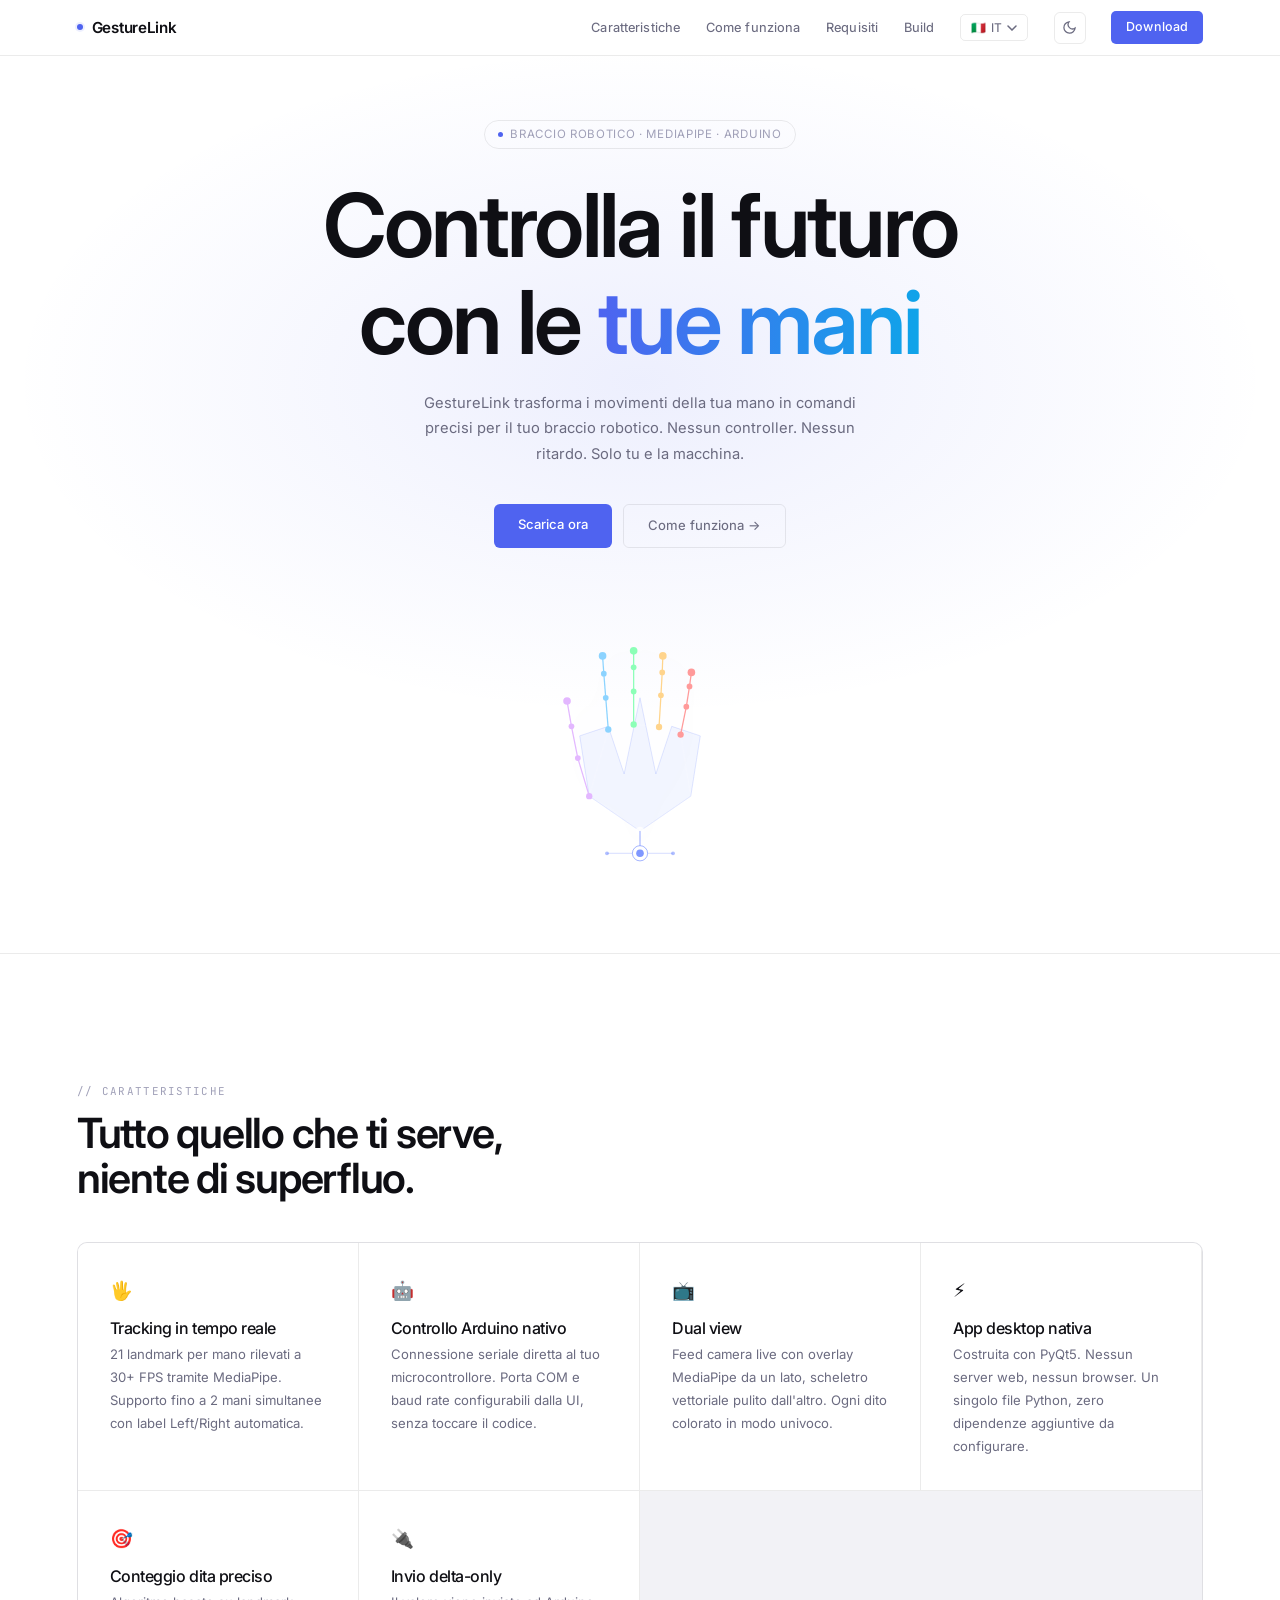
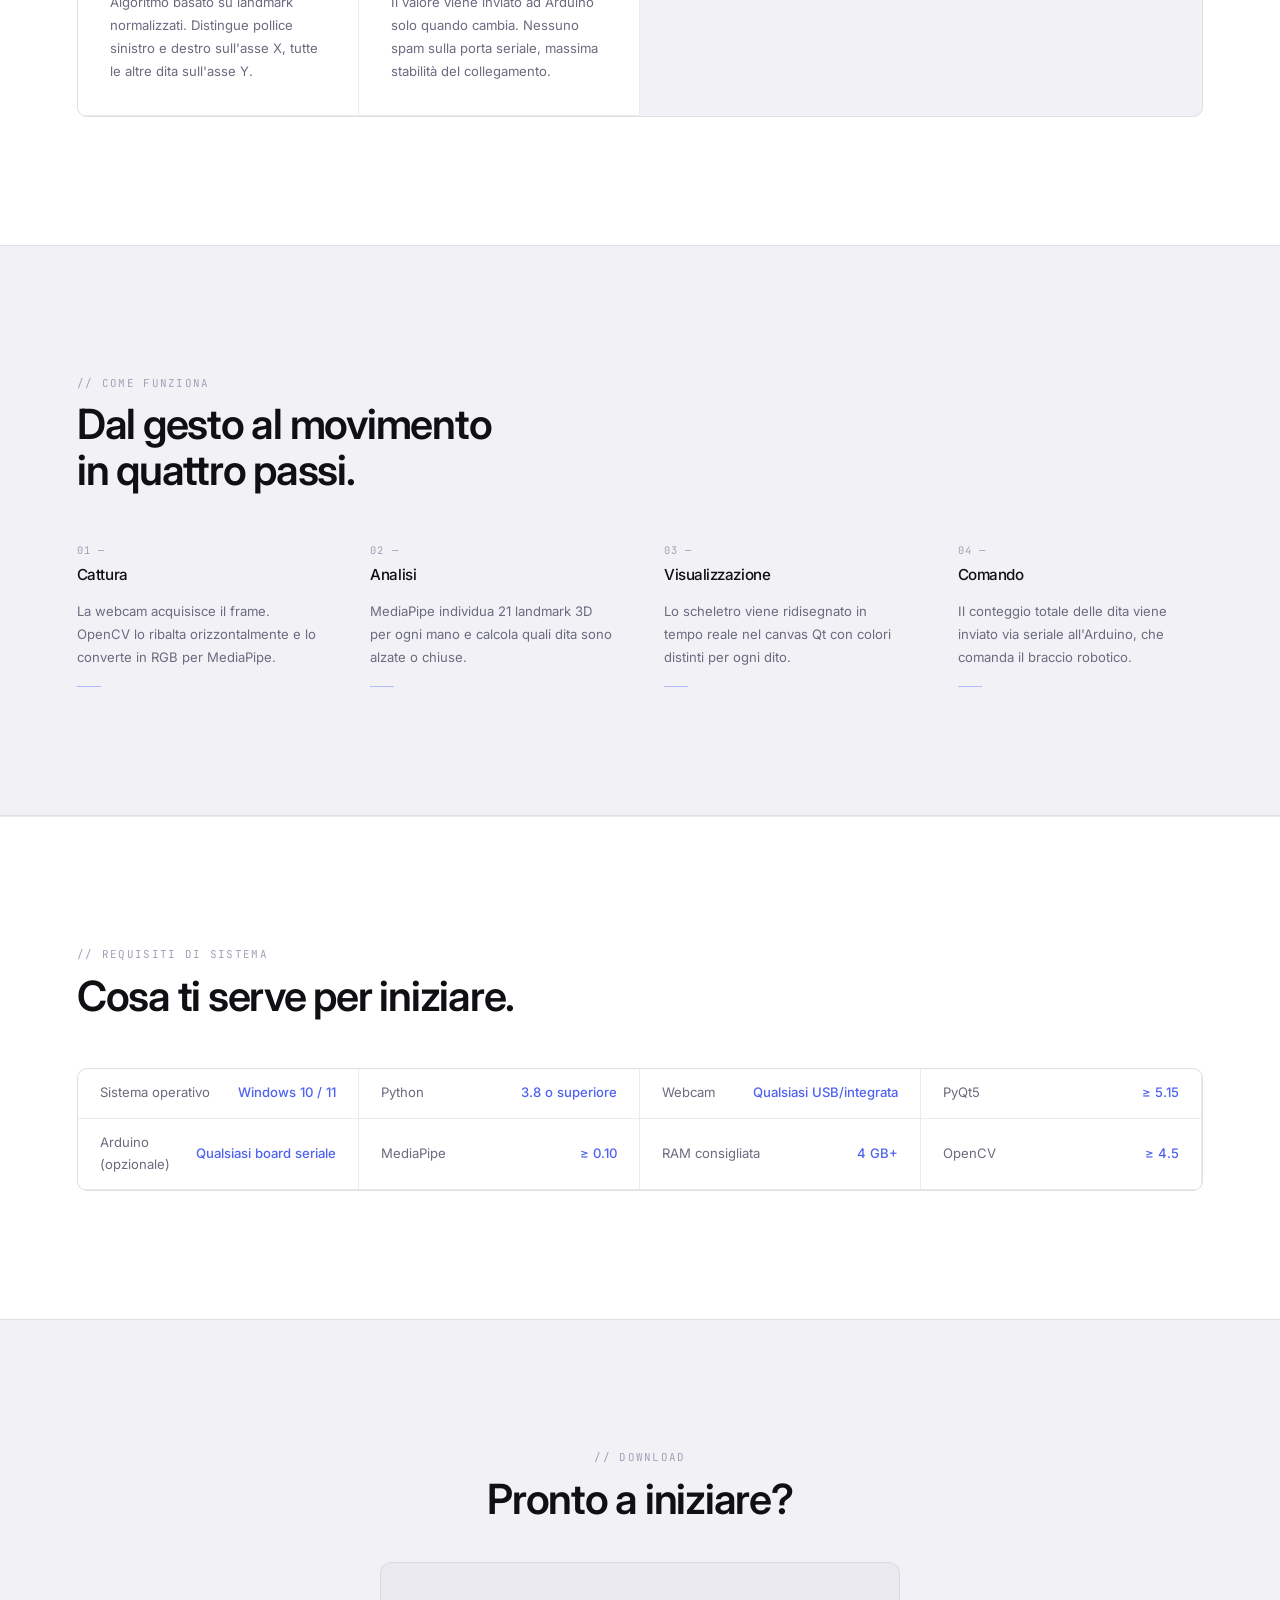
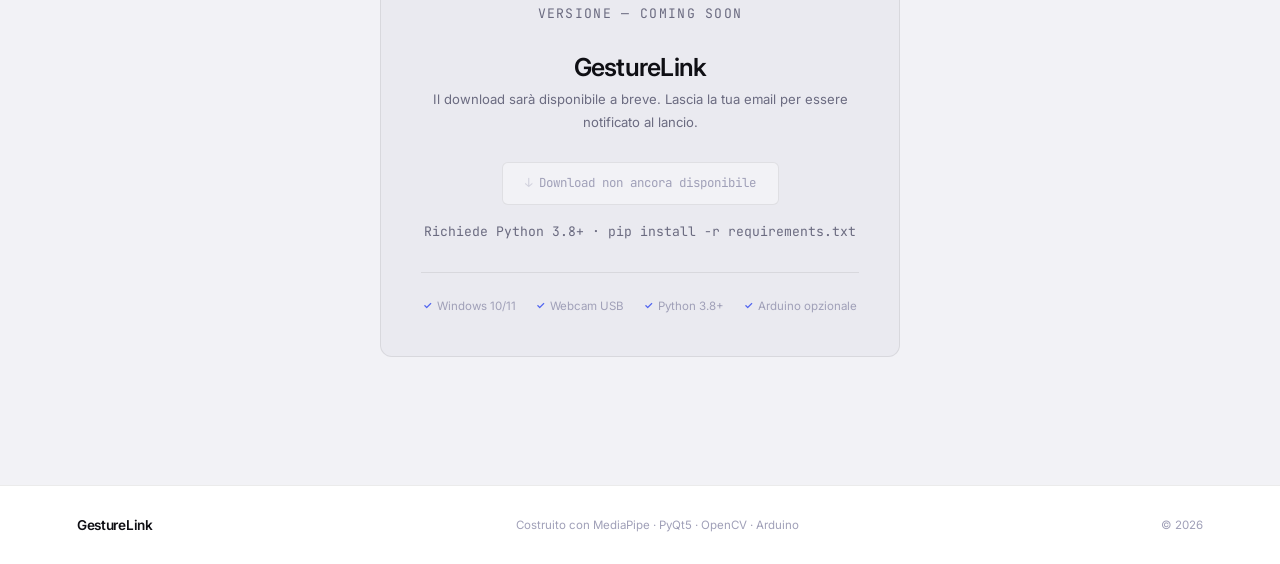
==== commit c95e3bbd: ""Build" section added Added a new "Build" section where you can find the recommended build for the r" ====
--- a/index.html
+++ b/index.html
@@ -1,227 +1,274 @@
 <!DOCTYPE html>
 <html lang="it">
+
 <head>
-<meta charset="UTF-8">
-<meta name="viewport" content="width=device-width, initial-scale=1.0">
-<title>GestureLink — Control the future with your hands</title>
-<link rel="preconnect" href="https://fonts.googleapis.com">
-<link href="https://fonts.googleapis.com/css2?family=Inter:wght@400;450;500;600&family=JetBrains+Mono:wght@300;400&display=swap" rel="stylesheet">
-<link rel="stylesheet" href="style.css">
+  <meta charset="UTF-8">
+  <meta name="viewport" content="width=device-width, initial-scale=1.0">
+  <title>GestureLink — Control the future with your hands</title>
+  <link rel="preconnect" href="https://fonts.googleapis.com">
+  <link
+    href="https://fonts.googleapis.com/css2?family=Inter:wght@400;450;500;600&family=JetBrains+Mono:wght@300;400&display=swap"
+    rel="stylesheet">
+  <link rel="stylesheet" href="style.css">
 </head>
+
 <body>
 
-<nav>
-  <a href="#hero" class="nav-logo">
-    <span class="dot"></span>
-    GestureLink
-  </a>
-  <ul class="nav-links">
-    <li class="hide-mobile"><a href="#features" data-i18n="nav_features">Caratteristiche</a></li>
-    <li class="hide-mobile"><a href="#how" data-i18n="nav_how">Come funziona</a></li>
-    <li class="hide-mobile"><a href="#specs" data-i18n="nav_specs">Requisiti</a></li>
-    <li>
-      <div class="lang-switcher" id="langSwitcher">
-        <button class="lang-btn" id="langBtn" aria-haspopup="listbox" aria-expanded="false">
-          <span class="lang-flag" id="langFlag">🇮🇹</span>
-          <span class="lang-label" id="langLabel">IT</span>
-          <svg class="lang-chevron" width="10" height="6" viewBox="0 0 10 6" fill="none">
-            <path d="M1 1l4 4 4-4" stroke="currentColor" stroke-width="1.5" stroke-linecap="round"/>
+  <nav>
+    <a href="#hero" class="nav-logo">
+      <span class="dot"></span>
+      GestureLink
+    </a>
+    <ul class="nav-links">
+      <li class="hide-mobile"><a href="#features" data-i18n="nav_features">Caratteristiche</a></li>
+      <li class="hide-mobile"><a href="#how" data-i18n="nav_how">Come funziona</a></li>
+      <li class="hide-mobile"><a href="#specs" data-i18n="nav_specs">Requisiti</a></li>
+      <li class="hide-mobile"><a href="build.html" data-i18n="nav_build">Build</a></li>
+      <li>
+        <div class="lang-switcher" id="langSwitcher">
+          <button class="lang-btn" id="langBtn" aria-haspopup="listbox" aria-expanded="false">
+            <span class="lang-flag" id="langFlag">🇮🇹</span>
+            <span class="lang-label" id="langLabel">IT</span>
+            <svg class="lang-chevron" width="10" height="6" viewBox="0 0 10 6" fill="none">
+              <path d="M1 1l4 4 4-4" stroke="currentColor" stroke-width="1.5" stroke-linecap="round" />
+            </svg>
+          </button>
+          <ul class="lang-dropdown" id="langDropdown" role="listbox">
+            <li class="lang-option active" data-lang="it" role="option"><span>🇮🇹</span> Italiano</li>
+            <li class="lang-option" data-lang="en" role="option"><span>🇬🇧</span> English</li>
+          </ul>
+        </div>
+      </li>
+      <li>
+        <button class="theme-toggle" id="themeToggle" aria-label="Toggle theme">
+          <svg class="icon-sun" width="15" height="15" viewBox="0 0 24 24" fill="none" stroke="currentColor"
+            stroke-width="2" stroke-linecap="round">
+            <circle cx="12" cy="12" r="4" />
+            <line x1="12" y1="2" x2="12" y2="5" />
+            <line x1="12" y1="19" x2="12" y2="22" />
+            <line x1="4.22" y1="4.22" x2="6.34" y2="6.34" />
+            <line x1="17.66" y1="17.66" x2="19.78" y2="19.78" />
+            <line x1="2" y1="12" x2="5" y2="12" />
+            <line x1="19" y1="12" x2="22" y2="12" />
+            <line x1="4.22" y1="19.78" x2="6.34" y2="17.66" />
+            <line x1="17.66" y1="6.34" x2="19.78" y2="4.22" />
+          </svg>
+          <svg class="icon-moon" width="15" height="15" viewBox="0 0 24 24" fill="none" stroke="currentColor"
+            stroke-width="2" stroke-linecap="round">
+            <path d="M21 12.79A9 9 0 1 1 11.21 3a7 7 0 0 0 9.79 9.79z" />
           </svg>
         </button>
-        <ul class="lang-dropdown" id="langDropdown" role="listbox">
-          <li class="lang-option active" data-lang="it" role="option"><span>🇮🇹</span> Italiano</li>
-          <li class="lang-option" data-lang="en" role="option"><span>🇬🇧</span> English</li>
-        </ul>
-      </div>
-    </li>
-    <li>
-      <button class="theme-toggle" id="themeToggle" aria-label="Toggle theme">
-        <svg class="icon-sun" width="15" height="15" viewBox="0 0 24 24" fill="none" stroke="currentColor" stroke-width="2" stroke-linecap="round">
-          <circle cx="12" cy="12" r="4"/><line x1="12" y1="2" x2="12" y2="5"/><line x1="12" y1="19" x2="12" y2="22"/>
-          <line x1="4.22" y1="4.22" x2="6.34" y2="6.34"/><line x1="17.66" y1="17.66" x2="19.78" y2="19.78"/>
-          <line x1="2" y1="12" x2="5" y2="12"/><line x1="19" y1="12" x2="22" y2="12"/>
-          <line x1="4.22" y1="19.78" x2="6.34" y2="17.66"/><line x1="17.66" y1="6.34" x2="19.78" y2="4.22"/>
-        </svg>
-        <svg class="icon-moon" width="15" height="15" viewBox="0 0 24 24" fill="none" stroke="currentColor" stroke-width="2" stroke-linecap="round">
-          <path d="M21 12.79A9 9 0 1 1 11.21 3a7 7 0 0 0 9.79 9.79z"/>
-        </svg>
-      </button>
-    </li>
-    <li><a href="#download" class="nav-cta" data-i18n="nav_download">Download</a></li>
-  </ul>
-</nav>
-
-<!-- HERO -->
-<section id="hero">
-  <div class="hero-glow"></div>
-  <div class="hero-tag" data-i18n="hero_tag">Braccio robotico · MediaPipe · Arduino</div>
-  <h1 data-i18n="hero_h1">Controlla il futuro<br>con le <span class="gradient">tue mani</span></h1>
-  <p class="hero-sub" data-i18n="hero_sub">GestureLink trasforma i movimenti della tua mano in comandi precisi per il tuo braccio robotico. Nessun controller. Nessun ritardo. Solo tu e la macchina.</p>
-  <div class="hero-btns">
-    <a href="#download" class="btn-primary" data-i18n="hero_btn_download">Scarica ora</a>
-    <a href="#how" class="btn-ghost" data-i18n="hero_btn_how">Come funziona →</a>
-  </div>
-  <div class="hero-hand">
-    <svg width="260" height="300" viewBox="0 0 340 400" fill="none" xmlns="http://www.w3.org/2000/svg">
-      <polygon points="170,320 90,265 75,170 120,155 145,230 170,110 195,230 220,155 265,170 250,265" fill="rgba(79,111,255,0.07)" stroke="rgba(79,111,255,0.3)" stroke-width="1"/>
-      <line x1="90" y1="265" x2="72" y2="205" stroke="#e0b0ff" stroke-width="2"/>
-      <line x1="72" y1="205" x2="62" y2="155" stroke="#e0b0ff" stroke-width="2"/>
-      <line x1="62" y1="155" x2="55" y2="115" stroke="#e0b0ff" stroke-width="2"/>
-      <line x1="120" y1="160" x2="116" y2="110" stroke="#80cfff" stroke-width="2"/>
-      <line x1="116" y1="110" x2="113" y2="72" stroke="#80cfff" stroke-width="2"/>
-      <line x1="113" y1="72" x2="111" y2="44" stroke="#80cfff" stroke-width="2"/>
-      <line x1="160" y1="152" x2="160" y2="100" stroke="#80ffb0" stroke-width="2"/>
-      <line x1="160" y1="100" x2="160" y2="62" stroke="#80ffb0" stroke-width="2"/>
-      <line x1="160" y1="62" x2="160" y2="36" stroke="#80ffb0" stroke-width="2"/>
-      <line x1="200" y1="156" x2="203" y2="106" stroke="#ffd080" stroke-width="2"/>
-      <line x1="203" y1="106" x2="205" y2="70" stroke="#ffd080" stroke-width="2"/>
-      <line x1="205" y1="70" x2="206" y2="44" stroke="#ffd080" stroke-width="2"/>
-      <line x1="234" y1="168" x2="243" y2="124" stroke="#ff9090" stroke-width="2"/>
-      <line x1="243" y1="124" x2="248" y2="92" stroke="#ff9090" stroke-width="2"/>
-      <line x1="248" y1="92" x2="251" y2="70" stroke="#ff9090" stroke-width="2"/>
-      <line x1="90" y1="265" x2="170" y2="320" stroke="white" stroke-width="1.2" opacity=".25"/>
-      <line x1="250" y1="265" x2="170" y2="320" stroke="white" stroke-width="1.2" opacity=".25"/>
-      <line x1="120" y1="160" x2="90" y2="265" stroke="white" stroke-width="1.2" opacity=".2"/>
-      <line x1="160" y1="152" x2="120" y2="160" stroke="white" stroke-width="1.2" opacity=".2"/>
-      <line x1="200" y1="156" x2="160" y2="152" stroke="white" stroke-width="1.2" opacity=".2"/>
-      <line x1="234" y1="168" x2="200" y2="156" stroke="white" stroke-width="1.2" opacity=".2"/>
-      <line x1="250" y1="265" x2="234" y2="168" stroke="white" stroke-width="1.2" opacity=".2"/>
-      <circle cx="170" cy="320" r="7" fill="white" opacity=".8"/>
-      <circle cx="90" cy="265" r="5" fill="#e0b0ff"/><circle cx="72" cy="205" r="4.5" fill="#e0b0ff"/><circle cx="62" cy="155" r="4.5" fill="#e0b0ff"/><circle cx="55" cy="115" r="6" fill="#e0b0ff"/>
-      <circle cx="120" cy="160" r="5" fill="#80cfff"/><circle cx="116" cy="110" r="4.5" fill="#80cfff"/><circle cx="113" cy="72" r="4.5" fill="#80cfff"/><circle cx="111" cy="44" r="6" fill="#80cfff"/>
-      <circle cx="160" cy="152" r="5" fill="#80ffb0"/><circle cx="160" cy="100" r="4.5" fill="#80ffb0"/><circle cx="160" cy="62" r="4.5" fill="#80ffb0"/><circle cx="160" cy="36" r="6" fill="#80ffb0"/>
-      <circle cx="200" cy="156" r="5" fill="#ffd080"/><circle cx="203" cy="106" r="4.5" fill="#ffd080"/><circle cx="205" cy="70" r="4.5" fill="#ffd080"/><circle cx="206" cy="44" r="6" fill="#ffd080"/>
-      <circle cx="234" cy="168" r="5" fill="#ff9090"/><circle cx="243" cy="124" r="4.5" fill="#ff9090"/><circle cx="248" cy="92" r="4.5" fill="#ff9090"/><circle cx="251" cy="70" r="6" fill="#ff9090"/>
-      <circle cx="170" cy="355" r="12" fill="none" stroke="#4f6fff" stroke-width="1.5" opacity=".6"/>
-      <circle cx="170" cy="355" r="6" fill="#4f6fff" opacity=".8"/>
-      <line x1="170" y1="320" x2="170" y2="343" stroke="#4f6fff" stroke-width="1.5" opacity=".7"/>
-      <line x1="158" y1="355" x2="118" y2="355" stroke="#4f6fff" stroke-width="1" opacity=".4"/>
-      <line x1="182" y1="355" x2="222" y2="355" stroke="#4f6fff" stroke-width="1" opacity=".4"/>
-      <circle cx="118" cy="355" r="3" fill="#4f6fff" opacity=".5"/><circle cx="222" cy="355" r="3" fill="#4f6fff" opacity=".5"/>
-    </svg>
-  </div>
-</section>
-
-<!-- FEATURES -->
-<section id="features">
-  <div class="reveal">
-    <p class="section-label" data-i18n="feat_label">// Caratteristiche</p>
-    <h2 class="section-title" data-i18n="feat_title">Tutto quello che ti serve,<br>niente di superfluo.</h2>
-  </div>
-  <div class="features-grid reveal">
-    <div class="feature-card">
-      <div class="feature-icon">🖐</div>
-      <h3 data-i18n="f1_h">Tracking in tempo reale</h3>
-      <p data-i18n="f1_p">21 landmark per mano rilevati a 30+ FPS tramite MediaPipe. Supporto fino a 2 mani simultanee con label Left/Right automatica.</p>
-    </div>
-    <div class="feature-card">
-      <div class="feature-icon">🤖</div>
-      <h3 data-i18n="f2_h">Controllo Arduino nativo</h3>
-      <p data-i18n="f2_p">Connessione seriale diretta al tuo microcontrollore. Porta COM e baud rate configurabili dalla UI, senza toccare il codice.</p>
-    </div>
-    <div class="feature-card">
-      <div class="feature-icon">📺</div>
-      <h3 data-i18n="f3_h">Dual view</h3>
-      <p data-i18n="f3_p">Feed camera live con overlay MediaPipe da un lato, scheletro vettoriale pulito dall'altro. Ogni dito colorato in modo univoco.</p>
-    </div>
-    <div class="feature-card">
-      <div class="feature-icon">⚡</div>
-      <h3 data-i18n="f4_h">App desktop nativa</h3>
-      <p data-i18n="f4_p">Costruita con PyQt5. Nessun server web, nessun browser. Un singolo file Python, zero dipendenze aggiuntive da configurare.</p>
-    </div>
-    <div class="feature-card">
-      <div class="feature-icon">🎯</div>
-      <h3 data-i18n="f5_h">Conteggio dita preciso</h3>
-      <p data-i18n="f5_p">Algoritmo basato su landmark normalizzati. Distingue pollice sinistro e destro sull'asse X, tutte le altre dita sull'asse Y.</p>
-    </div>
-    <div class="feature-card">
-      <div class="feature-icon">🔌</div>
-      <h3 data-i18n="f6_h">Invio delta-only</h3>
-      <p data-i18n="f6_p">Il valore viene inviato ad Arduino solo quando cambia. Nessuno spam sulla porta seriale, massima stabilità del collegamento.</p>
-    </div>
-  </div>
-</section>
-
-<!-- HOW IT WORKS -->
-<section id="how">
-  <div class="reveal">
-    <p class="section-label" data-i18n="how_label">// Come funziona</p>
-    <h2 class="section-title" data-i18n="how_title">Dal gesto al movimento<br>in quattro passi.</h2>
-  </div>
-  <div class="steps">
-    <div class="step reveal">
-      <span class="step-num">01 —</span>
-      <h3 data-i18n="s1_h">Cattura</h3>
-      <p data-i18n="s1_p">La webcam acquisisce il frame. OpenCV lo ribalta orizzontalmente e lo converte in RGB per MediaPipe.</p>
-      <div class="step-line"></div>
-    </div>
-    <div class="step reveal">
-      <span class="step-num">02 —</span>
-      <h3 data-i18n="s2_h">Analisi</h3>
-      <p data-i18n="s2_p">MediaPipe individua 21 landmark 3D per ogni mano e calcola quali dita sono alzate o chiuse.</p>
-      <div class="step-line"></div>
-    </div>
-    <div class="step reveal">
-      <span class="step-num">03 —</span>
-      <h3 data-i18n="s3_h">Visualizzazione</h3>
-      <p data-i18n="s3_p">Lo scheletro viene ridisegnato in tempo reale nel canvas Qt con colori distinti per ogni dito.</p>
-      <div class="step-line"></div>
-    </div>
-    <div class="step reveal">
-      <span class="step-num">04 —</span>
-      <h3 data-i18n="s4_h">Comando</h3>
-      <p data-i18n="s4_p">Il conteggio totale delle dita viene inviato via seriale all'Arduino, che comanda il braccio robotico.</p>
-      <div class="step-line"></div>
-    </div>
-  </div>
-</section>
-
-<!-- SPECS -->
-<section id="specs">
-  <div class="reveal">
-    <p class="section-label" data-i18n="spec_label">// Requisiti di sistema</p>
-    <h2 class="section-title" data-i18n="spec_title">Cosa ti serve per iniziare.</h2>
-  </div>
-  <div class="specs-grid reveal">
-    <div class="spec-row"><span class="spec-key" data-i18n="sp1_k">Sistema operativo</span><span class="spec-val">Windows 10 / 11</span></div>
-    <div class="spec-row"><span class="spec-key">Python</span><span class="spec-val" data-i18n="sp2_v">3.8 o superiore</span></div>
-    <div class="spec-row"><span class="spec-key">Webcam</span><span class="spec-val" data-i18n="sp3_v">Qualsiasi USB/integrata</span></div>
-    <div class="spec-row"><span class="spec-key">PyQt5</span><span class="spec-val">≥ 5.15</span></div>
-    <div class="spec-row"><span class="spec-key" data-i18n="sp5_k">Arduino (opzionale)</span><span class="spec-val" data-i18n="sp5_v">Qualsiasi board seriale</span></div>
-    <div class="spec-row"><span class="spec-key">MediaPipe</span><span class="spec-val">≥ 0.10</span></div>
-    <div class="spec-row"><span class="spec-key" data-i18n="sp7_k">RAM consigliata</span><span class="spec-val">4 GB+</span></div>
-    <div class="spec-row"><span class="spec-key">OpenCV</span><span class="spec-val">≥ 4.5</span></div>
-  </div>
-</section>
-
-<!-- DOWNLOAD -->
-<section id="download">
-  <div class="reveal">
-    <p class="section-label" data-i18n="dl_label">// Download</p>
-    <h2 class="section-title" data-i18n="dl_title">Pronto a iniziare?</h2>
-  </div>
-  <div class="download-box reveal">
-    <p class="download-version" data-i18n="dl_version">Versione — coming soon</p>
-    <h3>GestureLink</h3>
-    <p data-i18n="dl_sub">Il download sarà disponibile a breve. Lascia la tua email per essere notificato al lancio.</p>
-    <div class="download-placeholder" data-i18n="dl_placeholder">Download non ancora disponibile</div>
-    <p class="download-note" data-i18n="dl_note">Richiede Python 3.8+ · pip install -r requirements.txt</p>
-    <div class="req-list">
-      <span class="req-item">Windows 10/11</span>
-      <span class="req-item">Webcam USB</span>
-      <span class="req-item">Python 3.8+</span>
-      <span class="req-item" data-i18n="req_arduino">Arduino opzionale</span>
-    </div>
-  </div>
-</section>
-
-<!-- FOOTER -->
-<footer>
-  <span class="footer-logo">GestureLink</span>
-  <p data-i18n="footer_built">Costruito con MediaPipe · PyQt5 · OpenCV · Arduino</p>
-  <p>© 2026</p>
-</footer>
-
-<script src="main.js" defer></script>
+      </li>
+      <li><a href="#download" class="nav-cta" data-i18n="nav_download">Download</a></li>
+    </ul>
+  </nav>
+
+  <!-- HERO -->
+  <section id="hero">
+    <div class="hero-glow"></div>
+    <div class="hero-tag" data-i18n="hero_tag">Braccio robotico · MediaPipe · Arduino</div>
+    <h1 data-i18n="hero_h1">Controlla il futuro<br>con le <span class="gradient">tue mani</span></h1>
+    <p class="hero-sub" data-i18n="hero_sub">GestureLink trasforma i movimenti della tua mano in comandi precisi per il
+      tuo braccio robotico. Nessun controller. Nessun ritardo. Solo tu e la macchina.</p>
+    <div class="hero-btns">
+      <a href="#download" class="btn-primary" data-i18n="hero_btn_download">Scarica ora</a>
+      <a href="#how" class="btn-ghost" data-i18n="hero_btn_how">Come funziona →</a>
+    </div>
+    <div class="hero-hand">
+      <svg width="260" height="300" viewBox="0 0 340 400" fill="none" xmlns="http://www.w3.org/2000/svg">
+        <polygon points="170,320 90,265 75,170 120,155 145,230 170,110 195,230 220,155 265,170 250,265"
+          fill="rgba(79,111,255,0.07)" stroke="rgba(79,111,255,0.3)" stroke-width="1" />
+        <line x1="90" y1="265" x2="72" y2="205" stroke="#e0b0ff" stroke-width="2" />
+        <line x1="72" y1="205" x2="62" y2="155" stroke="#e0b0ff" stroke-width="2" />
+        <line x1="62" y1="155" x2="55" y2="115" stroke="#e0b0ff" stroke-width="2" />
+        <line x1="120" y1="160" x2="116" y2="110" stroke="#80cfff" stroke-width="2" />
+        <line x1="116" y1="110" x2="113" y2="72" stroke="#80cfff" stroke-width="2" />
+        <line x1="113" y1="72" x2="111" y2="44" stroke="#80cfff" stroke-width="2" />
+        <line x1="160" y1="152" x2="160" y2="100" stroke="#80ffb0" stroke-width="2" />
+        <line x1="160" y1="100" x2="160" y2="62" stroke="#80ffb0" stroke-width="2" />
+        <line x1="160" y1="62" x2="160" y2="36" stroke="#80ffb0" stroke-width="2" />
+        <line x1="200" y1="156" x2="203" y2="106" stroke="#ffd080" stroke-width="2" />
+        <line x1="203" y1="106" x2="205" y2="70" stroke="#ffd080" stroke-width="2" />
+        <line x1="205" y1="70" x2="206" y2="44" stroke="#ffd080" stroke-width="2" />
+        <line x1="234" y1="168" x2="243" y2="124" stroke="#ff9090" stroke-width="2" />
+        <line x1="243" y1="124" x2="248" y2="92" stroke="#ff9090" stroke-width="2" />
+        <line x1="248" y1="92" x2="251" y2="70" stroke="#ff9090" stroke-width="2" />
+        <line x1="90" y1="265" x2="170" y2="320" stroke="white" stroke-width="1.2" opacity=".25" />
+        <line x1="250" y1="265" x2="170" y2="320" stroke="white" stroke-width="1.2" opacity=".25" />
+        <line x1="120" y1="160" x2="90" y2="265" stroke="white" stroke-width="1.2" opacity=".2" />
+        <line x1="160" y1="152" x2="120" y2="160" stroke="white" stroke-width="1.2" opacity=".2" />
+        <line x1="200" y1="156" x2="160" y2="152" stroke="white" stroke-width="1.2" opacity=".2" />
+        <line x1="234" y1="168" x2="200" y2="156" stroke="white" stroke-width="1.2" opacity=".2" />
+        <line x1="250" y1="265" x2="234" y2="168" stroke="white" stroke-width="1.2" opacity=".2" />
+        <circle cx="170" cy="320" r="7" fill="white" opacity=".8" />
+        <circle cx="90" cy="265" r="5" fill="#e0b0ff" />
+        <circle cx="72" cy="205" r="4.5" fill="#e0b0ff" />
+        <circle cx="62" cy="155" r="4.5" fill="#e0b0ff" />
+        <circle cx="55" cy="115" r="6" fill="#e0b0ff" />
+        <circle cx="120" cy="160" r="5" fill="#80cfff" />
+        <circle cx="116" cy="110" r="4.5" fill="#80cfff" />
+        <circle cx="113" cy="72" r="4.5" fill="#80cfff" />
+        <circle cx="111" cy="44" r="6" fill="#80cfff" />
+        <circle cx="160" cy="152" r="5" fill="#80ffb0" />
+        <circle cx="160" cy="100" r="4.5" fill="#80ffb0" />
+        <circle cx="160" cy="62" r="4.5" fill="#80ffb0" />
+        <circle cx="160" cy="36" r="6" fill="#80ffb0" />
+        <circle cx="200" cy="156" r="5" fill="#ffd080" />
+        <circle cx="203" cy="106" r="4.5" fill="#ffd080" />
+        <circle cx="205" cy="70" r="4.5" fill="#ffd080" />
+        <circle cx="206" cy="44" r="6" fill="#ffd080" />
+        <circle cx="234" cy="168" r="5" fill="#ff9090" />
+        <circle cx="243" cy="124" r="4.5" fill="#ff9090" />
+        <circle cx="248" cy="92" r="4.5" fill="#ff9090" />
+        <circle cx="251" cy="70" r="6" fill="#ff9090" />
+        <circle cx="170" cy="355" r="12" fill="none" stroke="#4f6fff" stroke-width="1.5" opacity=".6" />
+        <circle cx="170" cy="355" r="6" fill="#4f6fff" opacity=".8" />
+        <line x1="170" y1="320" x2="170" y2="343" stroke="#4f6fff" stroke-width="1.5" opacity=".7" />
+        <line x1="158" y1="355" x2="118" y2="355" stroke="#4f6fff" stroke-width="1" opacity=".4" />
+        <line x1="182" y1="355" x2="222" y2="355" stroke="#4f6fff" stroke-width="1" opacity=".4" />
+        <circle cx="118" cy="355" r="3" fill="#4f6fff" opacity=".5" />
+        <circle cx="222" cy="355" r="3" fill="#4f6fff" opacity=".5" />
+      </svg>
+    </div>
+  </section>
+
+  <!-- FEATURES -->
+  <section id="features">
+    <div class="reveal">
+      <p class="section-label" data-i18n="feat_label">// Caratteristiche</p>
+      <h2 class="section-title" data-i18n="feat_title">Tutto quello che ti serve,<br>niente di superfluo.</h2>
+    </div>
+    <div class="features-grid reveal">
+      <div class="feature-card">
+        <div class="feature-icon">🖐</div>
+        <h3 data-i18n="f1_h">Tracking in tempo reale</h3>
+        <p data-i18n="f1_p">21 landmark per mano rilevati a 30+ FPS tramite MediaPipe. Supporto fino a 2 mani simultanee
+          con label Left/Right automatica.</p>
+      </div>
+      <div class="feature-card">
+        <div class="feature-icon">🤖</div>
+        <h3 data-i18n="f2_h">Controllo Arduino nativo</h3>
+        <p data-i18n="f2_p">Connessione seriale diretta al tuo microcontrollore. Porta COM e baud rate configurabili
+          dalla UI, senza toccare il codice.</p>
+      </div>
+      <div class="feature-card">
+        <div class="feature-icon">📺</div>
+        <h3 data-i18n="f3_h">Dual view</h3>
+        <p data-i18n="f3_p">Feed camera live con overlay MediaPipe da un lato, scheletro vettoriale pulito dall'altro.
+          Ogni dito colorato in modo univoco.</p>
+      </div>
+      <div class="feature-card">
+        <div class="feature-icon">⚡</div>
+        <h3 data-i18n="f4_h">App desktop nativa</h3>
+        <p data-i18n="f4_p">Costruita con PyQt5. Nessun server web, nessun browser. Un singolo file Python, zero
+          dipendenze aggiuntive da configurare.</p>
+      </div>
+      <div class="feature-card">
+        <div class="feature-icon">🎯</div>
+        <h3 data-i18n="f5_h">Conteggio dita preciso</h3>
+        <p data-i18n="f5_p">Algoritmo basato su landmark normalizzati. Distingue pollice sinistro e destro sull'asse X,
+          tutte le altre dita sull'asse Y.</p>
+      </div>
+      <div class="feature-card">
+        <div class="feature-icon">🔌</div>
+        <h3 data-i18n="f6_h">Invio delta-only</h3>
+        <p data-i18n="f6_p">Il valore viene inviato ad Arduino solo quando cambia. Nessuno spam sulla porta seriale,
+          massima stabilità del collegamento.</p>
+      </div>
+    </div>
+  </section>
+
+  <!-- HOW IT WORKS -->
+  <section id="how">
+    <div class="reveal">
+      <p class="section-label" data-i18n="how_label">// Come funziona</p>
+      <h2 class="section-title" data-i18n="how_title">Dal gesto al movimento<br>in quattro passi.</h2>
+    </div>
+    <div class="steps">
+      <div class="step reveal">
+        <span class="step-num">01 —</span>
+        <h3 data-i18n="s1_h">Cattura</h3>
+        <p data-i18n="s1_p">La webcam acquisisce il frame. OpenCV lo ribalta orizzontalmente e lo converte in RGB per
+          MediaPipe.</p>
+        <div class="step-line"></div>
+      </div>
+      <div class="step reveal">
+        <span class="step-num">02 —</span>
+        <h3 data-i18n="s2_h">Analisi</h3>
+        <p data-i18n="s2_p">MediaPipe individua 21 landmark 3D per ogni mano e calcola quali dita sono alzate o chiuse.
+        </p>
+        <div class="step-line"></div>
+      </div>
+      <div class="step reveal">
+        <span class="step-num">03 —</span>
+        <h3 data-i18n="s3_h">Visualizzazione</h3>
+        <p data-i18n="s3_p">Lo scheletro viene ridisegnato in tempo reale nel canvas Qt con colori distinti per ogni
+          dito.</p>
+        <div class="step-line"></div>
+      </div>
+      <div class="step reveal">
+        <span class="step-num">04 —</span>
+        <h3 data-i18n="s4_h">Comando</h3>
+        <p data-i18n="s4_p">Il conteggio totale delle dita viene inviato via seriale all'Arduino, che comanda il braccio
+          robotico.</p>
+        <div class="step-line"></div>
+      </div>
+    </div>
+  </section>
+
+  <!-- SPECS -->
+  <section id="specs">
+    <div class="reveal">
+      <p class="section-label" data-i18n="spec_label">// Requisiti di sistema</p>
+      <h2 class="section-title" data-i18n="spec_title">Cosa ti serve per iniziare.</h2>
+    </div>
+    <div class="specs-grid reveal">
+      <div class="spec-row"><span class="spec-key" data-i18n="sp1_k">Sistema operativo</span><span
+          class="spec-val">Windows 10 / 11</span></div>
+      <div class="spec-row"><span class="spec-key">Python</span><span class="spec-val" data-i18n="sp2_v">3.8 o
+          superiore</span></div>
+      <div class="spec-row"><span class="spec-key">Webcam</span><span class="spec-val" data-i18n="sp3_v">Qualsiasi
+          USB/integrata</span></div>
+      <div class="spec-row"><span class="spec-key">PyQt5</span><span class="spec-val">≥ 5.15</span></div>
+      <div class="spec-row"><span class="spec-key" data-i18n="sp5_k">Arduino (opzionale)</span><span class="spec-val"
+          data-i18n="sp5_v">Qualsiasi board seriale</span></div>
+      <div class="spec-row"><span class="spec-key">MediaPipe</span><span class="spec-val">≥ 0.10</span></div>
+      <div class="spec-row"><span class="spec-key" data-i18n="sp7_k">RAM consigliata</span><span class="spec-val">4
+          GB+</span></div>
+      <div class="spec-row"><span class="spec-key">OpenCV</span><span class="spec-val">≥ 4.5</span></div>
+    </div>
+  </section>
+
+  <!-- DOWNLOAD -->
+  <section id="download">
+    <div class="reveal">
+      <p class="section-label" data-i18n="dl_label">// Download</p>
+      <h2 class="section-title" data-i18n="dl_title">Pronto a iniziare?</h2>
+    </div>
+    <div class="download-box reveal">
+      <p class="download-version" data-i18n="dl_version">Versione — coming soon</p>
+      <h3>GestureLink</h3>
+      <p data-i18n="dl_sub">Il download sarà disponibile a breve. Lascia la tua email per essere notificato al lancio.
+      </p>
+      <div class="download-placeholder" data-i18n="dl_placeholder">Download non ancora disponibile</div>
+      <p class="download-note" data-i18n="dl_note">Richiede Python 3.8+ · pip install -r requirements.txt</p>
+      <div class="req-list">
+        <span class="req-item">Windows 10/11</span>
+        <span class="req-item">Webcam USB</span>
+        <span class="req-item">Python 3.8+</span>
+        <span class="req-item" data-i18n="req_arduino">Arduino opzionale</span>
+      </div>
+    </div>
+  </section>
+
+  <!-- FOOTER -->
+  <footer>
+    <span class="footer-logo">GestureLink</span>
+    <p data-i18n="footer_built">Costruito con MediaPipe · PyQt5 · OpenCV · Arduino</p>
+    <p>© 2026</p>
+  </footer>
+
+  <script src="main.js" defer></script>
 </body>
+
 </html>
--- a/style.css
+++ b/style.css
@@ -553,4 +553,148 @@
 /* ── SCROLLBAR ──────────────────────────────────────────── */
 ::-webkit-scrollbar { width: 4px; }
 ::-webkit-scrollbar-track { background: var(--bg); }
-::-webkit-scrollbar-thumb { background: var(--line); border-radius: 4px; }+::-webkit-scrollbar-thumb { background: var(--line); border-radius: 4px; }
+
+/* ══════════════════════════════════════════════════════════
+   RESPONSIVE  —  mobile-first breakpoints
+   ══════════════════════════════════════════════════════════ */
+
+/* ── TABLET  (≤ 768px) ─────────────────────────────────── */
+@media (max-width: 768px) {
+
+  /* Tighten tokens on tablet */
+  :root {
+    --px: clamp(1.25rem, 5vw, 2.5rem);
+    --sy: clamp(3.5rem, 8vw, 5rem);
+  }
+
+  /* Nav: reduce gap between items */
+  .nav-links { gap: .6rem; }
+
+  /* Hero: less top padding */
+  #hero { padding-top: calc(56px + 2.5rem); padding-bottom: 2.5rem; }
+
+  /* Hero subtitle: full width */
+  .hero-sub { max-width: 100%; }
+
+  /* Buttons: full width on small tablet */
+  .hero-btns { flex-direction: column; align-items: center; }
+  .btn-primary,
+  .btn-ghost  { width: 100%; max-width: 280px; text-align: center; justify-content: center; }
+
+  /* Features: 2 columns max on tablet */
+  .features-grid {
+    grid-template-columns: repeat(auto-fit, minmax(min(100%, 220px), 1fr));
+  }
+
+  /* Steps: 2 columns */
+  .steps {
+    grid-template-columns: 1fr 1fr;
+    gap: 2rem;
+  }
+
+  /* Specs: single column */
+  .specs-grid {
+    grid-template-columns: 1fr;
+  }
+  .spec-row { border-right: none; }
+
+  /* Download box: tighter padding */
+  .download-box { padding: 1.5rem; }
+
+  /* Footer: stack */
+  footer { flex-direction: column; align-items: flex-start; gap: .4rem; }
+}
+
+/* ── MOBILE  (≤ 480px) ─────────────────────────────────── */
+@media (max-width: 480px) {
+
+  :root {
+    --px: 1.1rem;
+    --sy: 3rem;
+  }
+
+  /* Nav: minimal padding, keep it tight */
+  nav { padding: 0 1.1rem; height: 52px; }
+
+  /* Hide all nav text links — keep only lang + theme + cta */
+  .hide-mobile { display: none !important; }
+
+  /* Make logo slightly smaller */
+  .nav-logo { font-size: .88rem; }
+
+  /* Hero */
+  #hero {
+    padding-top: calc(52px + 2rem);
+    padding-bottom: 2.5rem;
+    min-height: 100svh;
+  }
+
+  /* Hero tag: wrap text if needed */
+  .hero-tag {
+    font-size: .65rem;
+    padding: 4px 10px;
+    text-align: center;
+    white-space: normal;
+    line-height: 1.4;
+  }
+
+  /* h2: more breathing room */
+  h2 { margin-bottom: 1.75rem; }
+
+  /* Hand SVG: smaller on phone */
+  .hero-hand svg { width: clamp(120px, 55vw, 180px); }
+  .hero-hand { margin-top: 2rem; }
+
+  /* Features: single column */
+  .features-grid { grid-template-columns: 1fr; }
+  .feature-card  { border-right: none; }
+
+  /* Steps: single column */
+  .steps { grid-template-columns: 1fr; gap: 1.75rem; }
+
+  /* Section labels: smaller */
+  .section-label { font-size: .62rem; }
+
+  /* Specs: ensure no horizontal overflow */
+  .spec-row {
+    flex-wrap: wrap;
+    gap: .35rem;
+  }
+  .spec-val { text-align: left; }
+
+  /* Download */
+  .download-box { padding: 1.25rem 1rem; border-radius: 10px; }
+  .download-placeholder {
+    width: 100%;
+    justify-content: center;
+    padding: 11px 16px;
+    font-size: .72rem;
+  }
+  .req-list { gap: .5rem 1rem; }
+
+  /* Lang dropdown: wider on mobile */
+  .lang-dropdown { min-width: 110px; right: 0; }
+
+  /* Footer */
+  footer { padding: 1.25rem 1.1rem; }
+}
+
+/* ── VERY SMALL  (≤ 360px) ─────────────────────────────── */
+@media (max-width: 360px) {
+  :root { --px: .9rem; }
+  nav { padding: 0 .9rem; }
+  .nav-cta { padding: 6px 10px; font-size: .72rem !important; }
+  .lang-btn { padding: 5px 7px; font-size: .7rem; }
+  footer { padding: 1rem .9rem; }
+}
+
+/* ── TOUCH: remove hover effects that look wrong on mobile ── */
+@media (hover: none) {
+  .feature-card:hover  { background: var(--bg); }
+  .spec-row:hover      { background: var(--bg); }
+  .btn-primary:hover   { transform: none; opacity: 1; }
+  .btn-ghost:hover     { transform: none; }
+  .lang-btn:hover      { border-color: var(--line); color: var(--text-2); }
+  .theme-toggle:hover  { border-color: var(--line); color: var(--text-2); background: transparent; }
+}
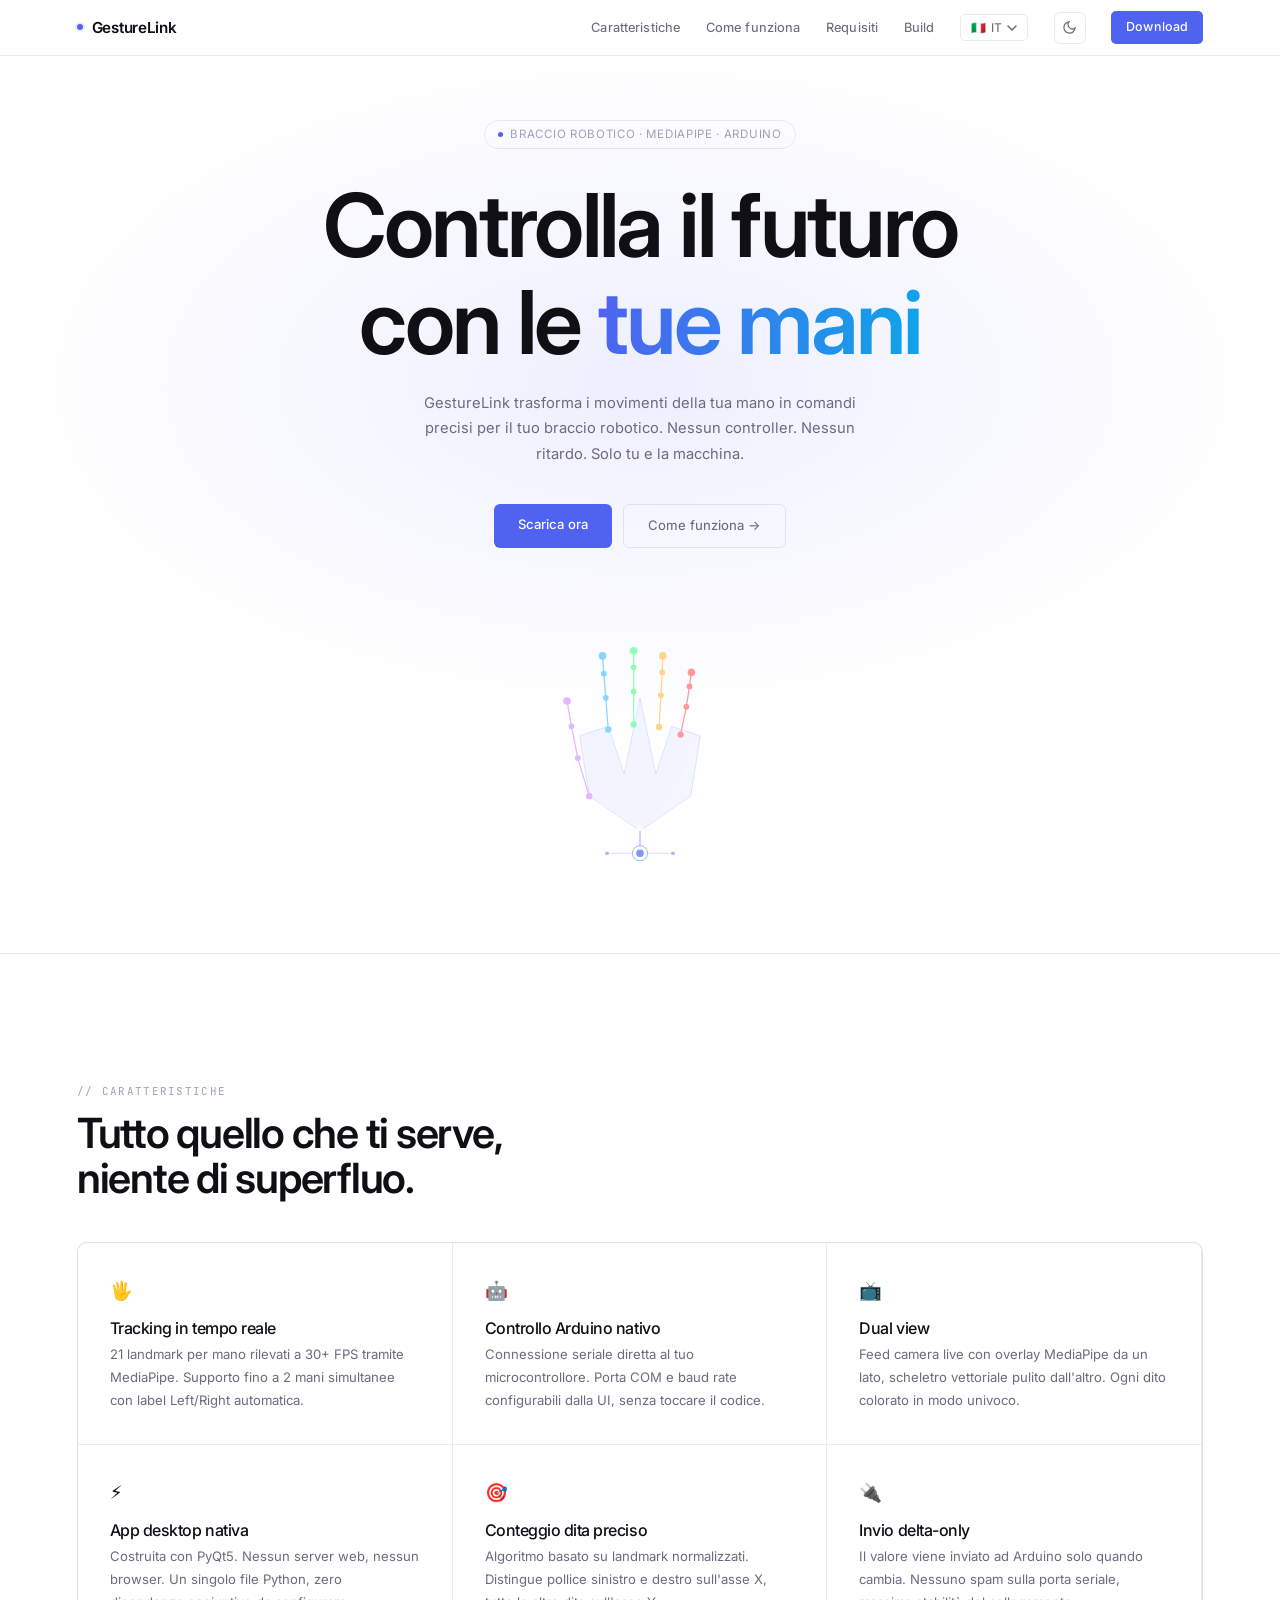
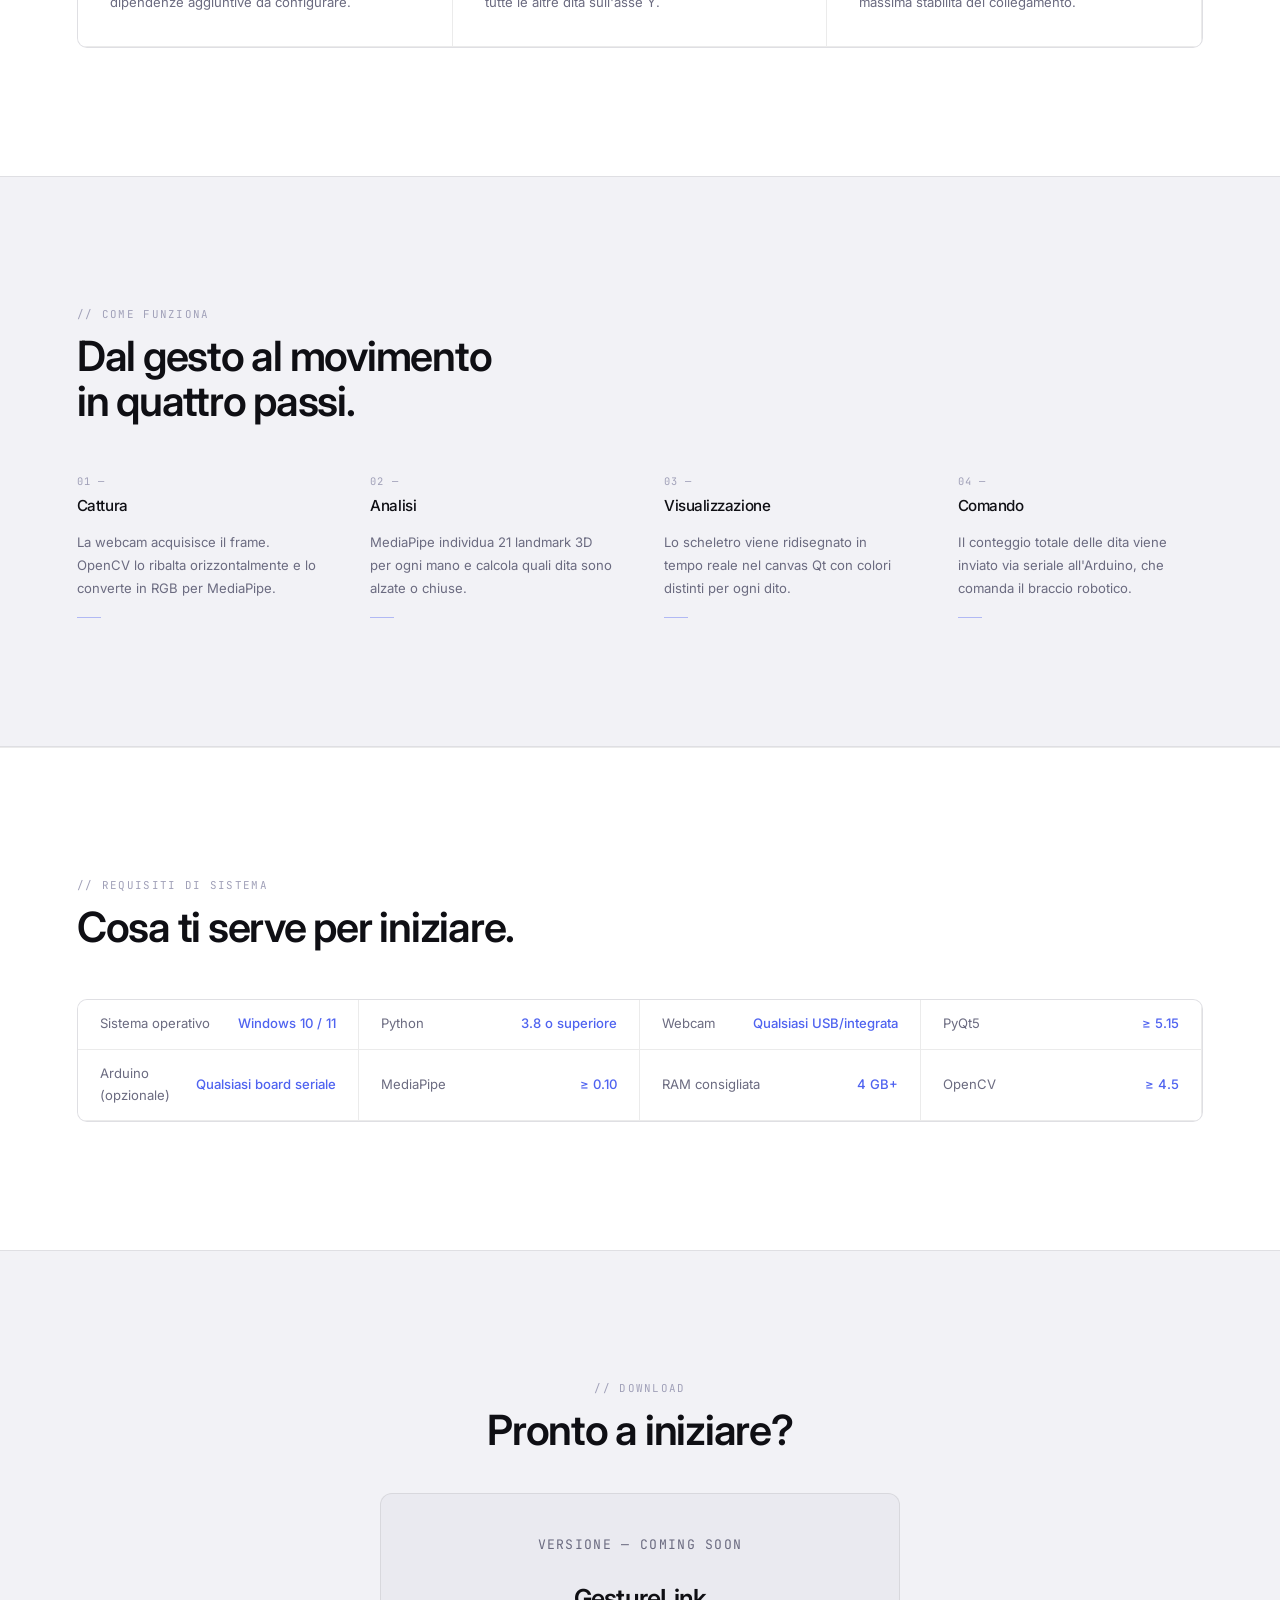
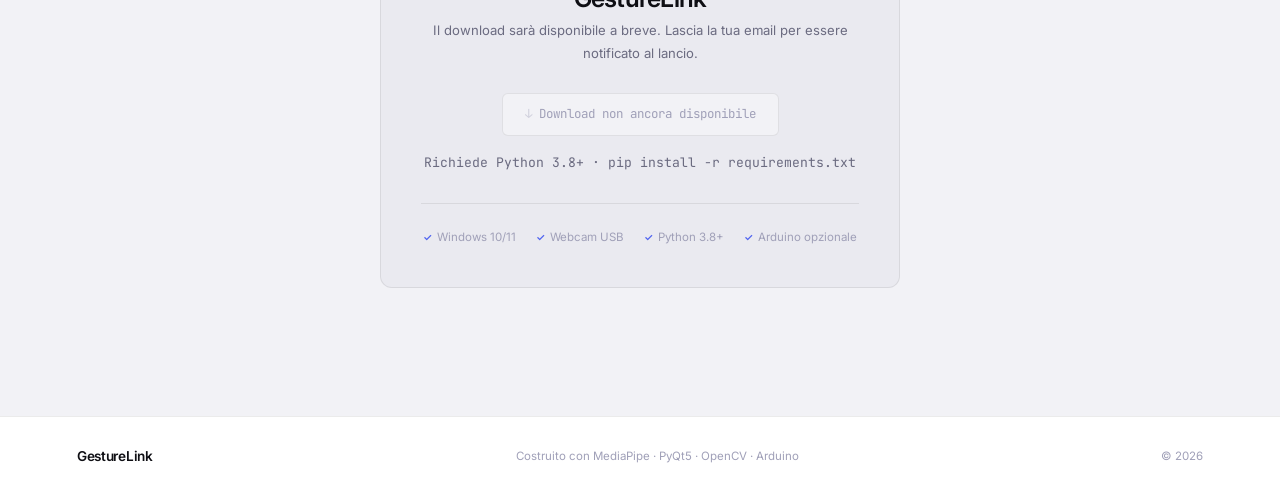
==== commit 779b95d4: "File management better file management" ====
--- a/index.html
+++ b/index.html
@@ -9,7 +9,7 @@
   <link
     href="https://fonts.googleapis.com/css2?family=Inter:wght@400;450;500;600&family=JetBrains+Mono:wght@300;400&display=swap"
     rel="stylesheet">
-  <link rel="stylesheet" href="style.css">
+  <link rel="stylesheet" href="css/style.css">
 </head>
 
 <body>
@@ -268,7 +268,7 @@
     <p>© 2026</p>
   </footer>
 
-  <script src="main.js" defer></script>
+  <script src="js/main.js" defer></script>
 </body>
 
 </html>
--- a/css/style.css
+++ b/css/style.css
@@ -0,0 +1,986 @@
+/* ── RESET ───────────────────────────────────────────────── */
+*,
+*::before,
+*::after {
+  box-sizing: border-box;
+  margin: 0;
+  padding: 0;
+}
+
+/* ── LIGHT TOKENS (default) ─────────────────────────────── */
+:root {
+  --bg: #ffffff;
+  --bg-raised: #f7f7f9;
+  --bg-subtle: #f0f0f4;
+  --line: rgba(0, 0, 0, 0.08);
+  --accent: #4f63f0;
+  --accent-dim: rgba(79, 99, 240, 0.1);
+  --text: #0f0f14;
+  --text-2: #6b6b80;
+  --text-3: #a0a0b8;
+  --cyan: #0ea5e9;
+  --nav-bg: rgba(255, 255, 255, 0.92);
+  --island: #f2f2f6;
+  --island-2: #eaeaf0;
+  --px: clamp(1.5rem, 6vw, 7rem);
+  --sy: clamp(5rem, 10vw, 8rem);
+  --sans: 'Inter', system-ui, sans-serif;
+  --mono: 'JetBrains Mono', monospace;
+  color-scheme: light;
+}
+
+/* ── DARK TOKENS ─────────────────────────────────────────── */
+[data-theme="dark"] {
+  --bg: #08080f;
+  --bg-raised: #0e0e18;
+  --bg-subtle: #111120;
+  --line: rgba(255, 255, 255, 0.07);
+  --accent: #5b6ef5;
+  --accent-dim: rgba(91, 110, 245, 0.12);
+  --text: #f0f0f5;
+  --text-2: #9090a8;
+  --text-3: #505068;
+  --cyan: #38bdf8;
+  --nav-bg: rgba(8, 8, 15, 0.92);
+  --island: #0e0e1c;
+  --island-2: #131326;
+  color-scheme: dark;
+}
+
+/* ── BASE ───────────────────────────────────────────────── */
+html {
+  scroll-behavior: smooth;
+}
+
+body {
+  background: var(--bg);
+  color: var(--text);
+  font-family: var(--sans);
+  font-size: clamp(14px, 1.4vw, 15px);
+  line-height: 1.65;
+  -webkit-font-smoothing: antialiased;
+  overflow-x: hidden;
+  transition: background .25s ease, color .25s ease;
+}
+
+section {
+  position: relative;
+  z-index: 1;
+}
+
+/* ── TYPOGRAPHY ─────────────────────────────────────────── */
+h1,
+h2,
+h3 {
+  font-weight: 600;
+  letter-spacing: -0.03em;
+  line-height: 1.1;
+  color: var(--text);
+}
+
+h1 {
+  font-size: clamp(2.6rem, 8vw, 5.5rem);
+}
+
+h2 {
+  font-size: clamp(1.7rem, 3.5vw, 2.6rem);
+  margin-bottom: 2.5rem;
+}
+
+h3 {
+  font-size: 1rem;
+  font-weight: 500;
+  margin-bottom: .35rem;
+}
+
+p {
+  color: var(--text-2);
+  line-height: 1.75;
+}
+
+/* ── NAV ────────────────────────────────────────────────── */
+nav {
+  position: fixed;
+  top: 0;
+  left: 0;
+  right: 0;
+  z-index: 100;
+  height: 56px;
+  display: flex;
+  align-items: center;
+  justify-content: space-between;
+  padding: 0 var(--px);
+  background: var(--nav-bg);
+  backdrop-filter: blur(20px);
+  border-bottom: 1px solid var(--line);
+  transition: background .25s ease, border-color .25s ease;
+}
+
+.nav-logo {
+  font-size: .95rem;
+  font-weight: 600;
+  letter-spacing: -0.02em;
+  color: var(--text);
+  text-decoration: none;
+  display: flex;
+  align-items: center;
+  gap: 9px;
+}
+
+.nav-logo .dot {
+  width: 6px;
+  height: 6px;
+  border-radius: 50%;
+  background: var(--accent);
+  box-shadow: 0 0 0 2px var(--accent-dim);
+  animation: breathe 3s ease-in-out infinite;
+}
+
+@keyframes breathe {
+
+  0%,
+  100% {
+    box-shadow: 0 0 0 2px var(--accent-dim);
+  }
+
+  50% {
+    box-shadow: 0 0 0 5px transparent;
+  }
+}
+
+.nav-links {
+  display: flex;
+  align-items: center;
+  gap: clamp(.5rem, 2vw, 1.75rem);
+  list-style: none;
+}
+
+.nav-links>li {
+  display: flex;
+  align-items: center;
+}
+
+.nav-links a {
+  color: var(--text-2);
+  text-decoration: none;
+  font-size: .8rem;
+  font-weight: 450;
+  letter-spacing: .01em;
+  transition: color .18s;
+}
+
+.nav-links a:hover {
+  color: var(--text);
+}
+
+.nav-cta {
+  background: var(--accent) !important;
+  color: #fff !important;
+  padding: 6px 15px;
+  border-radius: 5px;
+  font-size: .78rem !important;
+  font-weight: 500 !important;
+  transition: opacity .18s !important;
+}
+
+.nav-cta:hover {
+  opacity: .82;
+}
+
+@media (max-width: 580px) {
+  .hide-mobile {
+    display: none;
+  }
+}
+
+/* ── THEME TOGGLE ────────────────────────────────────────── */
+.theme-toggle {
+  display: flex;
+  align-items: center;
+  justify-content: center;
+  width: 32px;
+  height: 32px;
+  border: 1px solid var(--line);
+  border-radius: 6px;
+  background: transparent;
+  color: var(--text-2);
+  cursor: pointer;
+  transition: border-color .18s, color .18s, background .18s;
+  flex-shrink: 0;
+}
+
+.theme-toggle:hover {
+  border-color: var(--accent);
+  color: var(--accent);
+  background: var(--accent-dim);
+}
+
+/* show sun in dark mode, moon in light mode */
+:root .icon-sun {
+  display: none;
+}
+
+:root .icon-moon {
+  display: block;
+}
+
+[data-theme="dark"] .icon-sun {
+  display: block;
+}
+
+[data-theme="dark"] .icon-moon {
+  display: none;
+}
+
+/* ── LANG SWITCHER ──────────────────────────────────────── */
+.lang-switcher {
+  position: relative;
+}
+
+.lang-btn {
+  display: flex;
+  align-items: center;
+  gap: 5px;
+  background: transparent;
+  border: 1px solid var(--line);
+  border-radius: 5px;
+  padding: 5px 10px;
+  color: var(--text-2);
+  font-family: var(--sans);
+  font-size: .75rem;
+  font-weight: 450;
+  cursor: pointer;
+  transition: border-color .18s, color .18s;
+  white-space: nowrap;
+}
+
+.lang-btn:hover {
+  border-color: var(--accent);
+  color: var(--text);
+}
+
+.lang-chevron {
+  transition: transform .18s;
+}
+
+.lang-btn[aria-expanded="true"] .lang-chevron {
+  transform: rotate(180deg);
+}
+
+.lang-dropdown {
+  position: absolute;
+  top: calc(100% + 6px);
+  right: 0;
+  background: var(--bg);
+  border: 1px solid var(--line);
+  border-radius: 7px;
+  list-style: none;
+  min-width: 128px;
+  overflow: hidden;
+  opacity: 0;
+  pointer-events: none;
+  transform: translateY(-4px);
+  transition: opacity .15s, transform .15s;
+  z-index: 200;
+  box-shadow: 0 4px 24px rgba(0, 0, 0, 0.08);
+}
+
+.lang-dropdown.open {
+  opacity: 1;
+  pointer-events: auto;
+  transform: translateY(0);
+}
+
+.lang-option {
+  display: flex;
+  align-items: center;
+  gap: 8px;
+  padding: 9px 14px;
+  font-size: .8rem;
+  color: var(--text-2);
+  cursor: pointer;
+  transition: background .12s, color .12s;
+}
+
+.lang-option:hover {
+  background: var(--bg-raised);
+  color: var(--text);
+}
+
+.lang-option.active {
+  color: var(--accent);
+}
+
+/* ── HERO ───────────────────────────────────────────────── */
+#hero {
+  min-height: 100svh;
+  display: flex;
+  flex-direction: column;
+  align-items: center;
+  justify-content: center;
+  text-align: center;
+  padding: calc(56px + 4rem) var(--px) 4rem;
+  overflow: hidden;
+}
+
+#hero::before {
+  content: '';
+  position: absolute;
+  inset: 0;
+  background: radial-gradient(ellipse 70% 50% at 50% 40%, var(--accent-dim) 0%, transparent 70%);
+  pointer-events: none;
+  transition: background .25s ease;
+}
+
+.hero-glow {
+  display: none;
+}
+
+.hero-tag {
+  display: inline-flex;
+  align-items: center;
+  gap: 7px;
+  border: 1px solid var(--line);
+  border-radius: 100px;
+  padding: 4px 13px;
+  font-size: .72rem;
+  letter-spacing: .06em;
+  text-transform: uppercase;
+  color: var(--text-3);
+  margin-bottom: 1.75rem;
+  animation: up .6s ease both;
+}
+
+.hero-tag::before {
+  content: '';
+  width: 5px;
+  height: 5px;
+  border-radius: 50%;
+  background: var(--accent);
+  flex-shrink: 0;
+}
+
+h1 {
+  animation: up .6s .08s ease both;
+}
+
+h1 .gradient {
+  background: linear-gradient(95deg, var(--accent) 0%, var(--cyan) 100%);
+  -webkit-background-clip: text;
+  -webkit-text-fill-color: transparent;
+  background-clip: text;
+}
+
+.hero-sub {
+  max-width: 460px;
+  font-size: clamp(.82rem, 1.6vw, .92rem);
+  margin: 1.25rem auto 2.25rem;
+  color: var(--text-2);
+  animation: up .6s .16s ease both;
+}
+
+.hero-btns {
+  display: flex;
+  gap: .65rem;
+  justify-content: center;
+  flex-wrap: wrap;
+  animation: up .6s .24s ease both;
+}
+
+.btn-primary {
+  background: var(--accent);
+  color: #fff;
+  padding: 10px 24px;
+  border-radius: 6px;
+  text-decoration: none;
+  font-size: .82rem;
+  font-weight: 500;
+  border: none;
+  cursor: pointer;
+  font-family: var(--sans);
+  transition: opacity .18s, transform .14s;
+}
+
+.btn-primary:hover {
+  opacity: .82;
+  transform: translateY(-1px);
+}
+
+.btn-ghost {
+  background: transparent;
+  color: var(--text-2);
+  padding: 10px 24px;
+  border-radius: 6px;
+  text-decoration: none;
+  font-size: .82rem;
+  font-weight: 450;
+  border: 1px solid var(--line);
+  font-family: var(--sans);
+  transition: color .18s, border-color .18s, transform .14s;
+}
+
+.btn-ghost:hover {
+  color: var(--text);
+  border-color: var(--accent);
+  transform: translateY(-1px);
+}
+
+.hero-hand {
+  margin-top: clamp(3rem, 7vw, 5rem);
+  animation: up .6s .36s ease both;
+}
+
+.hero-hand svg {
+  width: clamp(140px, 35vw, 220px);
+  height: auto;
+  opacity: .9;
+  filter: drop-shadow(0 0 20px var(--accent-dim));
+}
+
+/* In light mode, make the white skeleton strokes dark */
+:root .hero-hand .bone-stroke {
+  stroke: rgba(0, 0, 0, 0.15);
+}
+
+[data-theme="dark"] .hero-hand .bone-stroke {
+  stroke: rgba(255, 255, 255, 0.2);
+}
+
+/* ── SHARED ─────────────────────────────────────────────── */
+.section-label {
+  font-size: .68rem;
+  font-family: var(--mono);
+  letter-spacing: .12em;
+  text-transform: uppercase;
+  color: var(--text-3);
+  margin-bottom: .6rem;
+}
+
+/* ── FEATURES ───────────────────────────────────────────── */
+#features {
+  padding: var(--sy) var(--px);
+  border-top: 1px solid var(--line);
+}
+
+.features-grid {
+  display: grid;
+  grid-template-columns: repeat(3, 1fr);
+  border: 1px solid var(--line);
+  border-radius: 10px;
+  overflow: hidden;
+  background: var(--island);
+}
+
+.feature-card {
+  padding: clamp(1.5rem, 3.5vw, 2rem);
+  background: var(--bg);
+  border-right: 1px solid var(--line);
+  border-bottom: 1px solid var(--line);
+  transition: background .18s;
+}
+
+.feature-card:hover {
+  background: var(--island);
+}
+
+.feature-icon {
+  font-size: 1.15rem;
+  margin-bottom: .9rem;
+  display: block;
+}
+
+.feature-card p {
+  font-size: .82rem;
+  color: var(--text-2);
+  margin-top: .25rem;
+}
+
+/* ── HOW IT WORKS ───────────────────────────────────────── */
+#how {
+  padding: var(--sy) var(--px);
+  background: var(--island);
+  border-top: 1px solid var(--line);
+  border-bottom: 1px solid var(--line);
+  transition: background .25s ease;
+}
+
+.steps {
+  display: grid;
+  grid-template-columns: repeat(auto-fit, minmax(min(100%, 190px), 1fr));
+  gap: clamp(2rem, 4vw, 3rem);
+  margin-top: 3rem;
+}
+
+.step {
+  display: flex;
+  flex-direction: column;
+  gap: .5rem;
+}
+
+.step-num {
+  font-family: var(--mono);
+  font-size: .65rem;
+  letter-spacing: .1em;
+  color: var(--text-3);
+}
+
+.step h3 {
+  font-size: .95rem;
+  font-weight: 500;
+}
+
+.step p {
+  font-size: .82rem;
+  color: var(--text-2);
+  margin-top: .15rem;
+}
+
+.step-line {
+  width: 24px;
+  height: 1px;
+  background: var(--accent);
+  margin-top: .6rem;
+  opacity: .4;
+}
+
+/* ── SPECS ──────────────────────────────────────────────── */
+#specs {
+  padding: var(--sy) var(--px);
+  border-top: 1px solid var(--line);
+}
+
+.specs-grid {
+  display: grid;
+  grid-template-columns: repeat(auto-fit, minmax(min(100%, 260px), 1fr));
+  border: 1px solid var(--line);
+  border-radius: 10px;
+  overflow: hidden;
+  margin-top: 3rem;
+  background: var(--island);
+}
+
+.spec-row {
+  display: flex;
+  justify-content: space-between;
+  align-items: center;
+  gap: 1.5rem;
+  padding: .85rem 1.4rem;
+  background: var(--bg);
+  border-right: 1px solid var(--line);
+  border-bottom: 1px solid var(--line);
+  font-size: .82rem;
+  transition: background .15s;
+}
+
+.spec-row:hover {
+  background: var(--island);
+}
+
+.spec-key {
+  color: var(--text-2);
+}
+
+.spec-val {
+  color: var(--accent);
+  font-weight: 500;
+  text-align: right;
+  white-space: nowrap;
+}
+
+/* ── DOWNLOAD ───────────────────────────────────────────── */
+#download {
+  padding: var(--sy) var(--px);
+  background: var(--island);
+  border-top: 1px solid var(--line);
+  text-align: center;
+  transition: background .25s ease;
+}
+
+.download-box {
+  max-width: 520px;
+  margin: 2.5rem auto 0;
+  padding: clamp(1.75rem, 5vw, 2.5rem);
+  border: 1px solid var(--line);
+  border-radius: 12px;
+  background: var(--island-2);
+  transition: background .25s ease, border-color .25s ease;
+}
+
+.download-version {
+  font-family: var(--mono);
+  font-size: .65rem;
+  letter-spacing: .1em;
+  text-transform: uppercase;
+  color: var(--text-3);
+  margin-bottom: .6rem;
+}
+
+.download-box h3 {
+  font-size: clamp(1.3rem, 3vw, 1.55rem);
+  font-weight: 600;
+  margin-bottom: .4rem;
+}
+
+.download-box>p {
+  font-size: .82rem;
+  color: var(--text-2);
+  margin-bottom: 1.75rem;
+}
+
+.download-placeholder {
+  display: inline-flex;
+  align-items: center;
+  gap: 7px;
+  border: 1px solid var(--line);
+  border-radius: 6px;
+  padding: 10px 22px;
+  color: var(--text-3);
+  font-size: .78rem;
+  font-family: var(--mono);
+  cursor: not-allowed;
+  user-select: none;
+  background: var(--island);
+}
+
+.download-placeholder::before {
+  content: '↓';
+  opacity: .4;
+}
+
+.download-note {
+  margin-top: 1rem;
+  font-size: .7rem;
+  font-family: var(--mono);
+  color: var(--text-3);
+}
+
+.req-list {
+  display: flex;
+  justify-content: center;
+  flex-wrap: wrap;
+  gap: .75rem 1.25rem;
+  margin-top: 1.75rem;
+  padding-top: 1.5rem;
+  border-top: 1px solid var(--line);
+}
+
+.req-item {
+  display: flex;
+  align-items: center;
+  gap: 5px;
+  font-size: .72rem;
+  color: var(--text-3);
+}
+
+.req-item::before {
+  content: '✓';
+  color: var(--accent);
+  font-size: .65rem;
+  font-weight: 600;
+}
+
+/* ── FOOTER ─────────────────────────────────────────────── */
+footer {
+  padding: 1.75rem var(--px);
+  border-top: 1px solid var(--line);
+  display: flex;
+  justify-content: space-between;
+  align-items: center;
+  flex-wrap: wrap;
+  gap: .6rem;
+}
+
+.footer-logo {
+  font-size: .85rem;
+  font-weight: 600;
+  letter-spacing: -0.02em;
+  color: var(--text);
+}
+
+footer p {
+  font-size: .72rem;
+  color: var(--text-3);
+}
+
+/* ── ANIMATIONS ─────────────────────────────────────────── */
+@keyframes up {
+  from {
+    opacity: 0;
+    transform: translateY(16px);
+  }
+
+  to {
+    opacity: 1;
+    transform: translateY(0);
+  }
+}
+
+.reveal {
+  opacity: 0;
+  transform: translateY(20px);
+  transition: opacity .55s ease, transform .55s ease;
+}
+
+.reveal.visible {
+  opacity: 1;
+  transform: translateY(0);
+}
+
+/* ── SCROLLBAR ──────────────────────────────────────────── */
+::-webkit-scrollbar {
+  width: 4px;
+}
+
+::-webkit-scrollbar-track {
+  background: var(--bg);
+}
+
+::-webkit-scrollbar-thumb {
+  background: var(--line);
+  border-radius: 4px;
+}
+
+/* ══════════════════════════════════════════════════════════
+   RESPONSIVE  —  mobile-first breakpoints
+   ══════════════════════════════════════════════════════════ */
+
+/* ── TABLET  (≤ 768px) ─────────────────────────────────── */
+@media (max-width: 768px) {
+
+  /* Tighten tokens on tablet */
+  :root {
+    --px: clamp(1.25rem, 5vw, 2.5rem);
+    --sy: clamp(3.5rem, 8vw, 5rem);
+  }
+
+  /* Nav: reduce gap between items */
+  .nav-links {
+    gap: .6rem;
+  }
+
+  /* Hero: less top padding */
+  #hero {
+    padding-top: calc(56px + 2.5rem);
+    padding-bottom: 2.5rem;
+  }
+
+  /* Hero subtitle: full width */
+  .hero-sub {
+    max-width: 100%;
+  }
+
+  /* Buttons: full width on small tablet */
+  .hero-btns {
+    flex-direction: column;
+    align-items: center;
+  }
+
+  .btn-primary,
+  .btn-ghost {
+    width: 100%;
+    max-width: 280px;
+    text-align: center;
+    justify-content: center;
+  }
+
+  /* Features: 2 columns max on tablet */
+  .features-grid {
+    grid-template-columns: repeat(2, 1fr);
+  }
+
+  /* Steps: 2 columns */
+  .steps {
+    grid-template-columns: 1fr 1fr;
+    gap: 2rem;
+  }
+
+  /* Specs: single column */
+  .specs-grid {
+    grid-template-columns: 1fr;
+  }
+
+  .spec-row {
+    border-right: none;
+  }
+
+  /* Download box: tighter padding */
+  .download-box {
+    padding: 1.5rem;
+  }
+
+  /* Footer: stack */
+  footer {
+    flex-direction: column;
+    align-items: flex-start;
+    gap: .4rem;
+  }
+}
+
+/* ── MOBILE  (≤ 480px) ─────────────────────────────────── */
+@media (max-width: 480px) {
+
+  :root {
+    --px: 1.1rem;
+    --sy: 3rem;
+  }
+
+  /* Nav: minimal padding, keep it tight */
+  nav {
+    padding: 0 1.1rem;
+    height: 52px;
+  }
+
+  /* Hide all nav text links — keep only lang + theme + cta */
+  .hide-mobile {
+    display: none !important;
+  }
+
+  /* Make logo slightly smaller */
+  .nav-logo {
+    font-size: .88rem;
+  }
+
+  /* Hero */
+  #hero {
+    padding-top: calc(52px + 2rem);
+    padding-bottom: 2.5rem;
+    min-height: 100svh;
+  }
+
+  /* Hero tag: wrap text if needed */
+  .hero-tag {
+    font-size: .65rem;
+    padding: 4px 10px;
+    text-align: center;
+    white-space: normal;
+    line-height: 1.4;
+  }
+
+  /* h2: more breathing room */
+  h2 {
+    margin-bottom: 1.75rem;
+  }
+
+  /* Hand SVG: smaller on phone */
+  .hero-hand svg {
+    width: clamp(120px, 55vw, 180px);
+  }
+
+  .hero-hand {
+    margin-top: 2rem;
+  }
+
+  /* Features: single column */
+  .features-grid {
+    grid-template-columns: 1fr;
+  }
+
+  .feature-card {
+    border-right: none;
+  }
+
+  /* Steps: single column */
+  .steps {
+    grid-template-columns: 1fr;
+    gap: 1.75rem;
+  }
+
+  /* Section labels: smaller */
+  .section-label {
+    font-size: .62rem;
+  }
+
+  /* Specs: ensure no horizontal overflow */
+  .spec-row {
+    flex-wrap: wrap;
+    gap: .35rem;
+  }
+
+  .spec-val {
+    text-align: left;
+  }
+
+  /* Download */
+  .download-box {
+    padding: 1.25rem 1rem;
+    border-radius: 10px;
+  }
+
+  .download-placeholder {
+    width: 100%;
+    justify-content: center;
+    padding: 11px 16px;
+    font-size: .72rem;
+  }
+
+  .req-list {
+    gap: .5rem 1rem;
+  }
+
+  /* Lang dropdown: wider on mobile */
+  .lang-dropdown {
+    min-width: 110px;
+    right: 0;
+  }
+
+  /* Footer */
+  footer {
+    padding: 1.25rem 1.1rem;
+  }
+}
+
+/* ── VERY SMALL  (≤ 360px) ─────────────────────────────── */
+@media (max-width: 360px) {
+  :root {
+    --px: .9rem;
+  }
+
+  nav {
+    padding: 0 .9rem;
+  }
+
+  .nav-cta {
+    padding: 6px 10px;
+    font-size: .72rem !important;
+  }
+
+  .lang-btn {
+    padding: 5px 7px;
+    font-size: .7rem;
+  }
+
+  footer {
+    padding: 1rem .9rem;
+  }
+}
+
+/* ── TOUCH: remove hover effects that look wrong on mobile ── */
+@media (hover: none) {
+  .feature-card:hover {
+    background: var(--bg);
+  }
+
+  .spec-row:hover {
+    background: var(--bg);
+  }
+
+  .btn-primary:hover {
+    transform: none;
+    opacity: 1;
+  }
+
+  .btn-ghost:hover {
+    transform: none;
+  }
+
+  .lang-btn:hover {
+    border-color: var(--line);
+    color: var(--text-2);
+  }
+
+  .theme-toggle:hover {
+    border-color: var(--line);
+    color: var(--text-2);
+    background: transparent;
+  }
+}
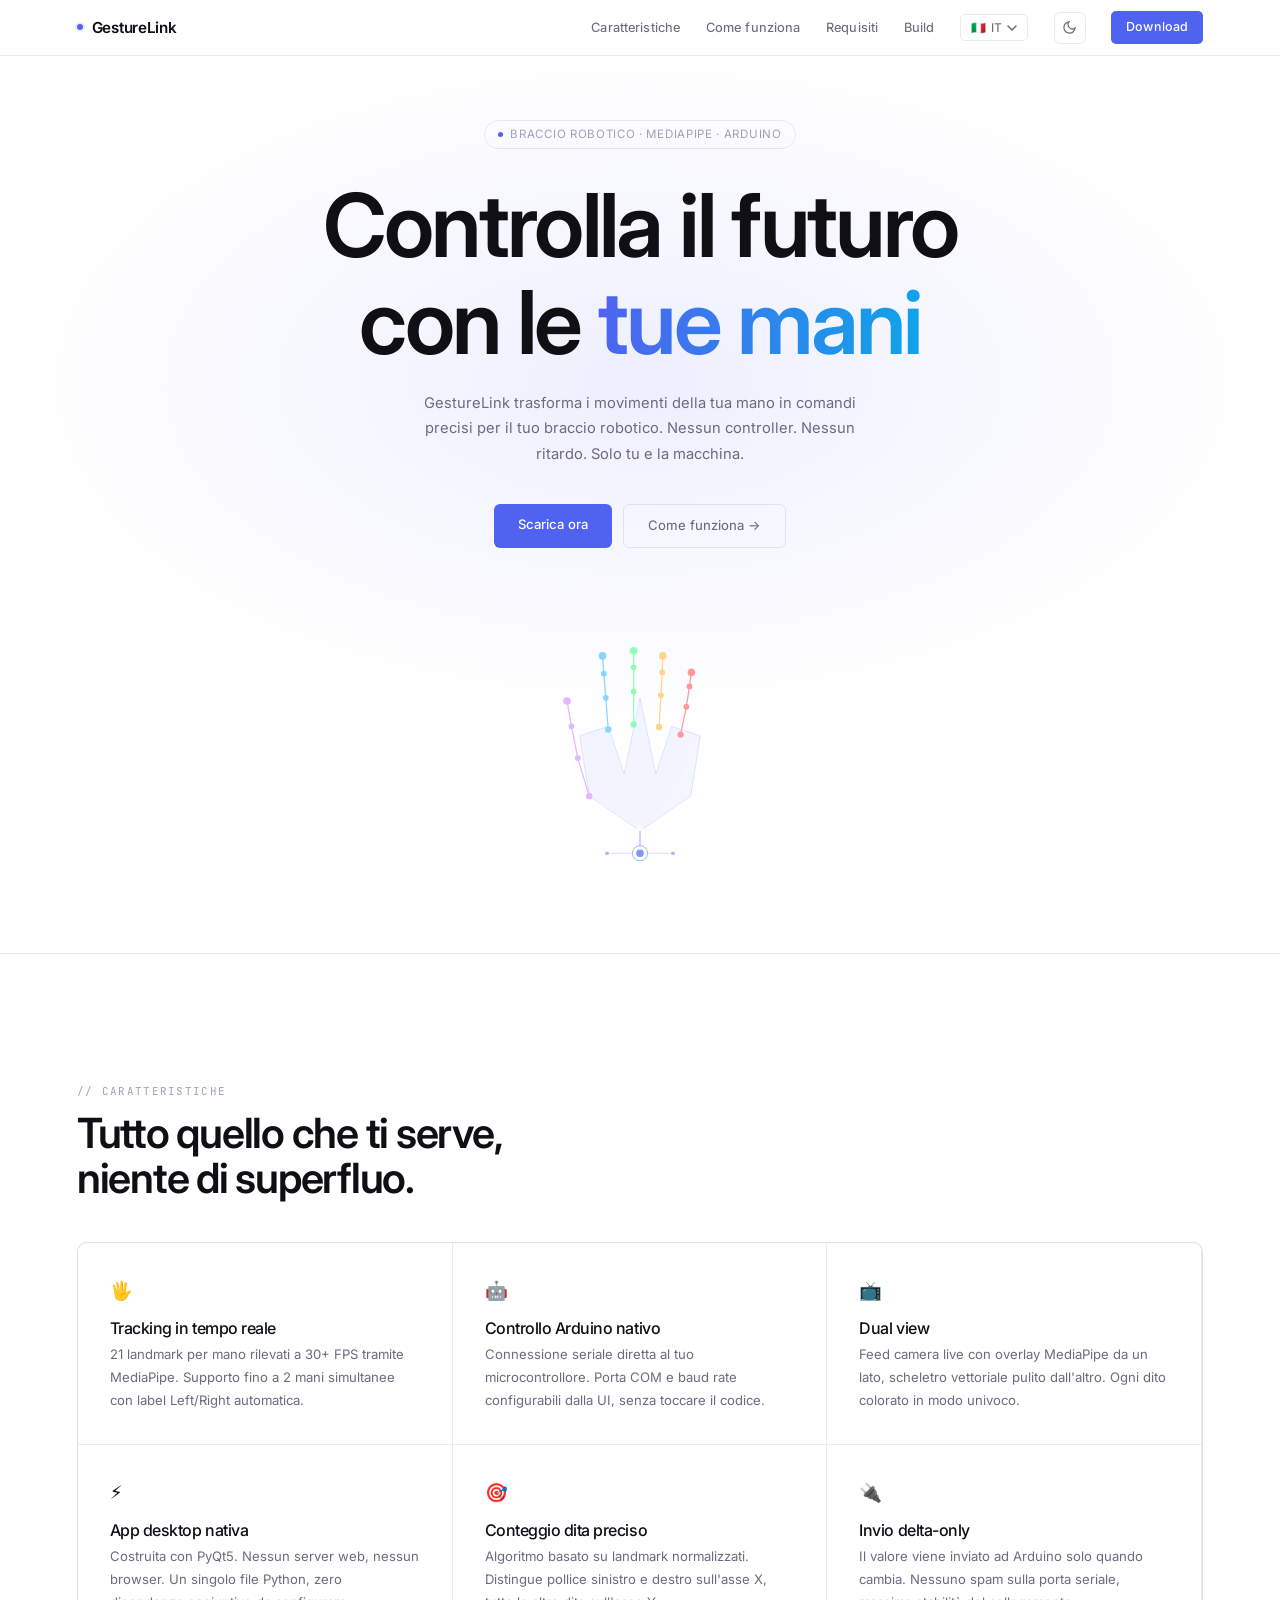
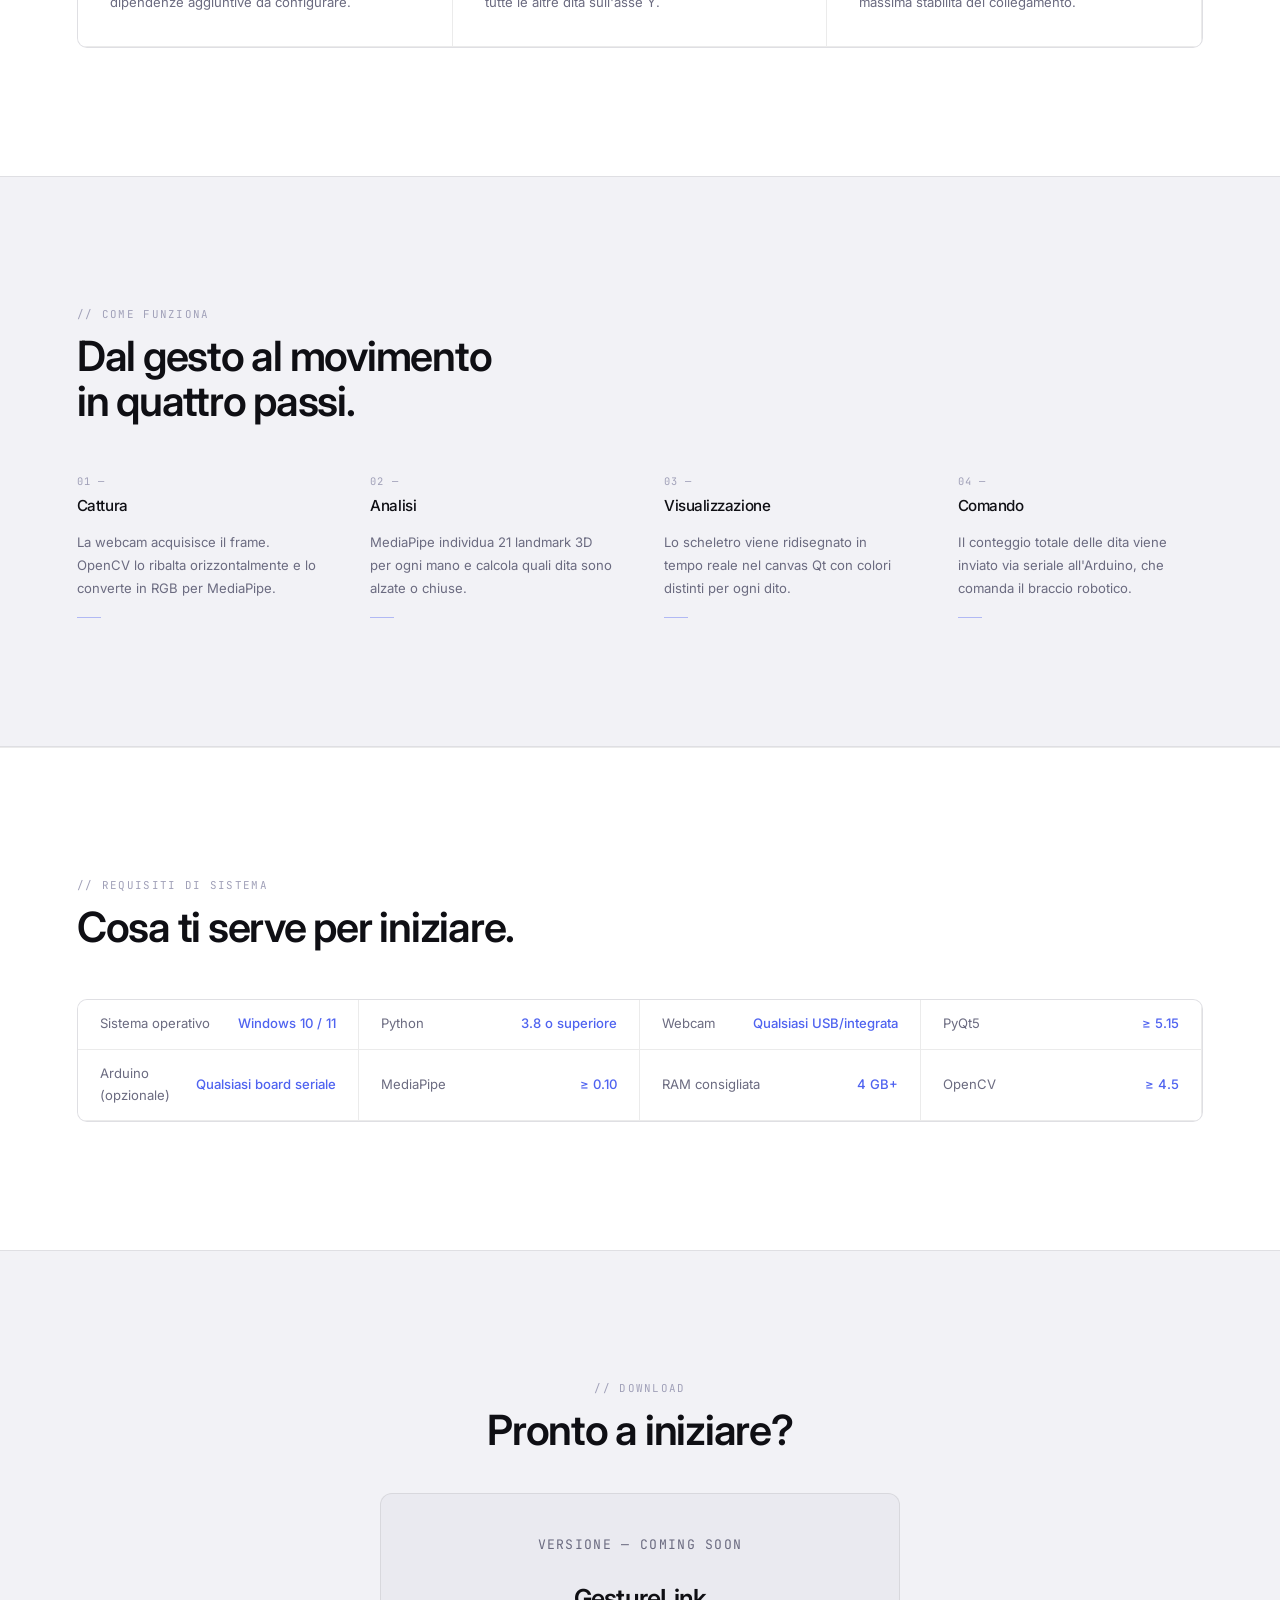
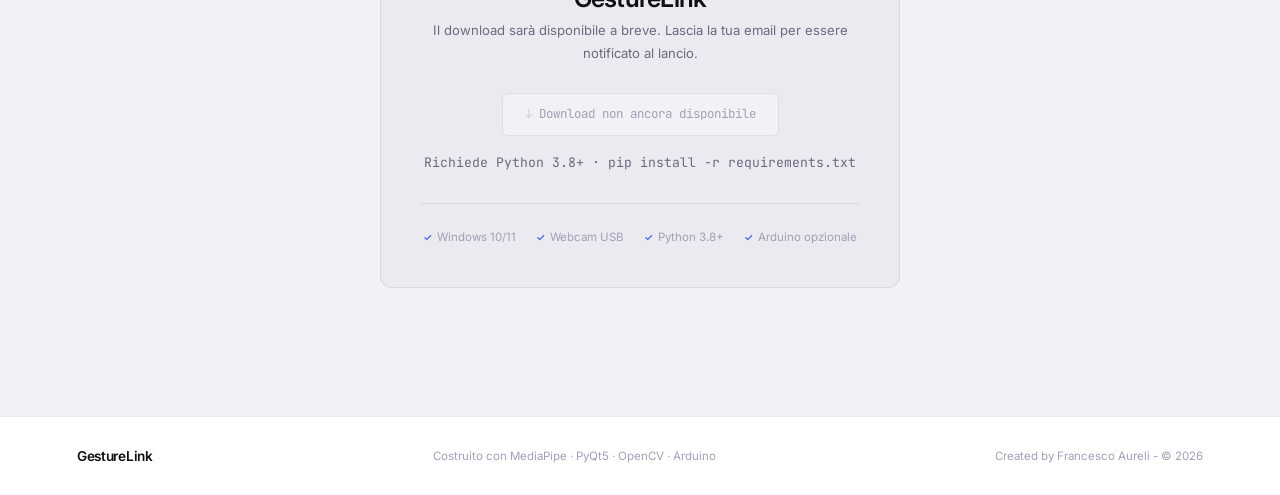
==== commit e66b81d3: "Signature added author signature" ====
--- a/index.html
+++ b/index.html
@@ -265,7 +265,7 @@
   <footer>
     <span class="footer-logo">GestureLink</span>
     <p data-i18n="footer_built">Costruito con MediaPipe · PyQt5 · OpenCV · Arduino</p>
-    <p>© 2026</p>
+    <p>Created by Francesco Aureli - © 2026</p>
   </footer>
 
   <script src="js/main.js" defer></script>
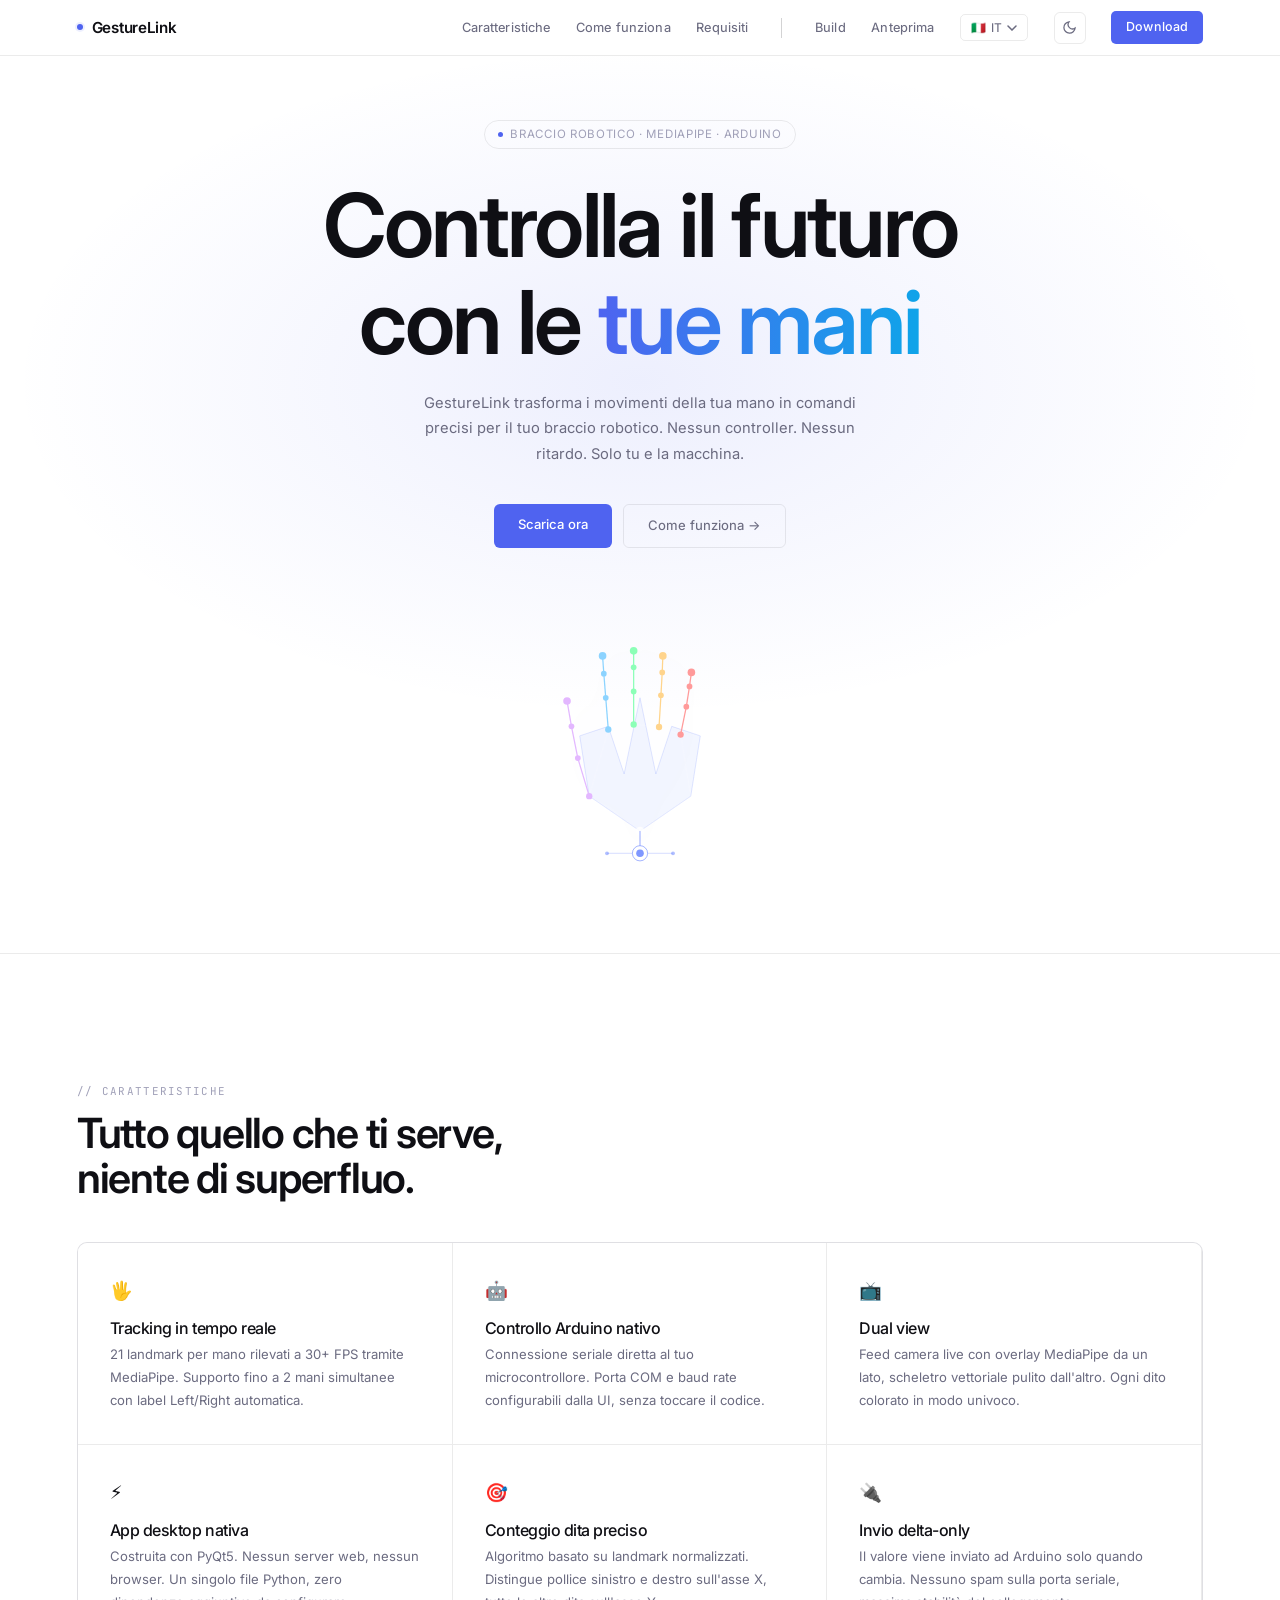
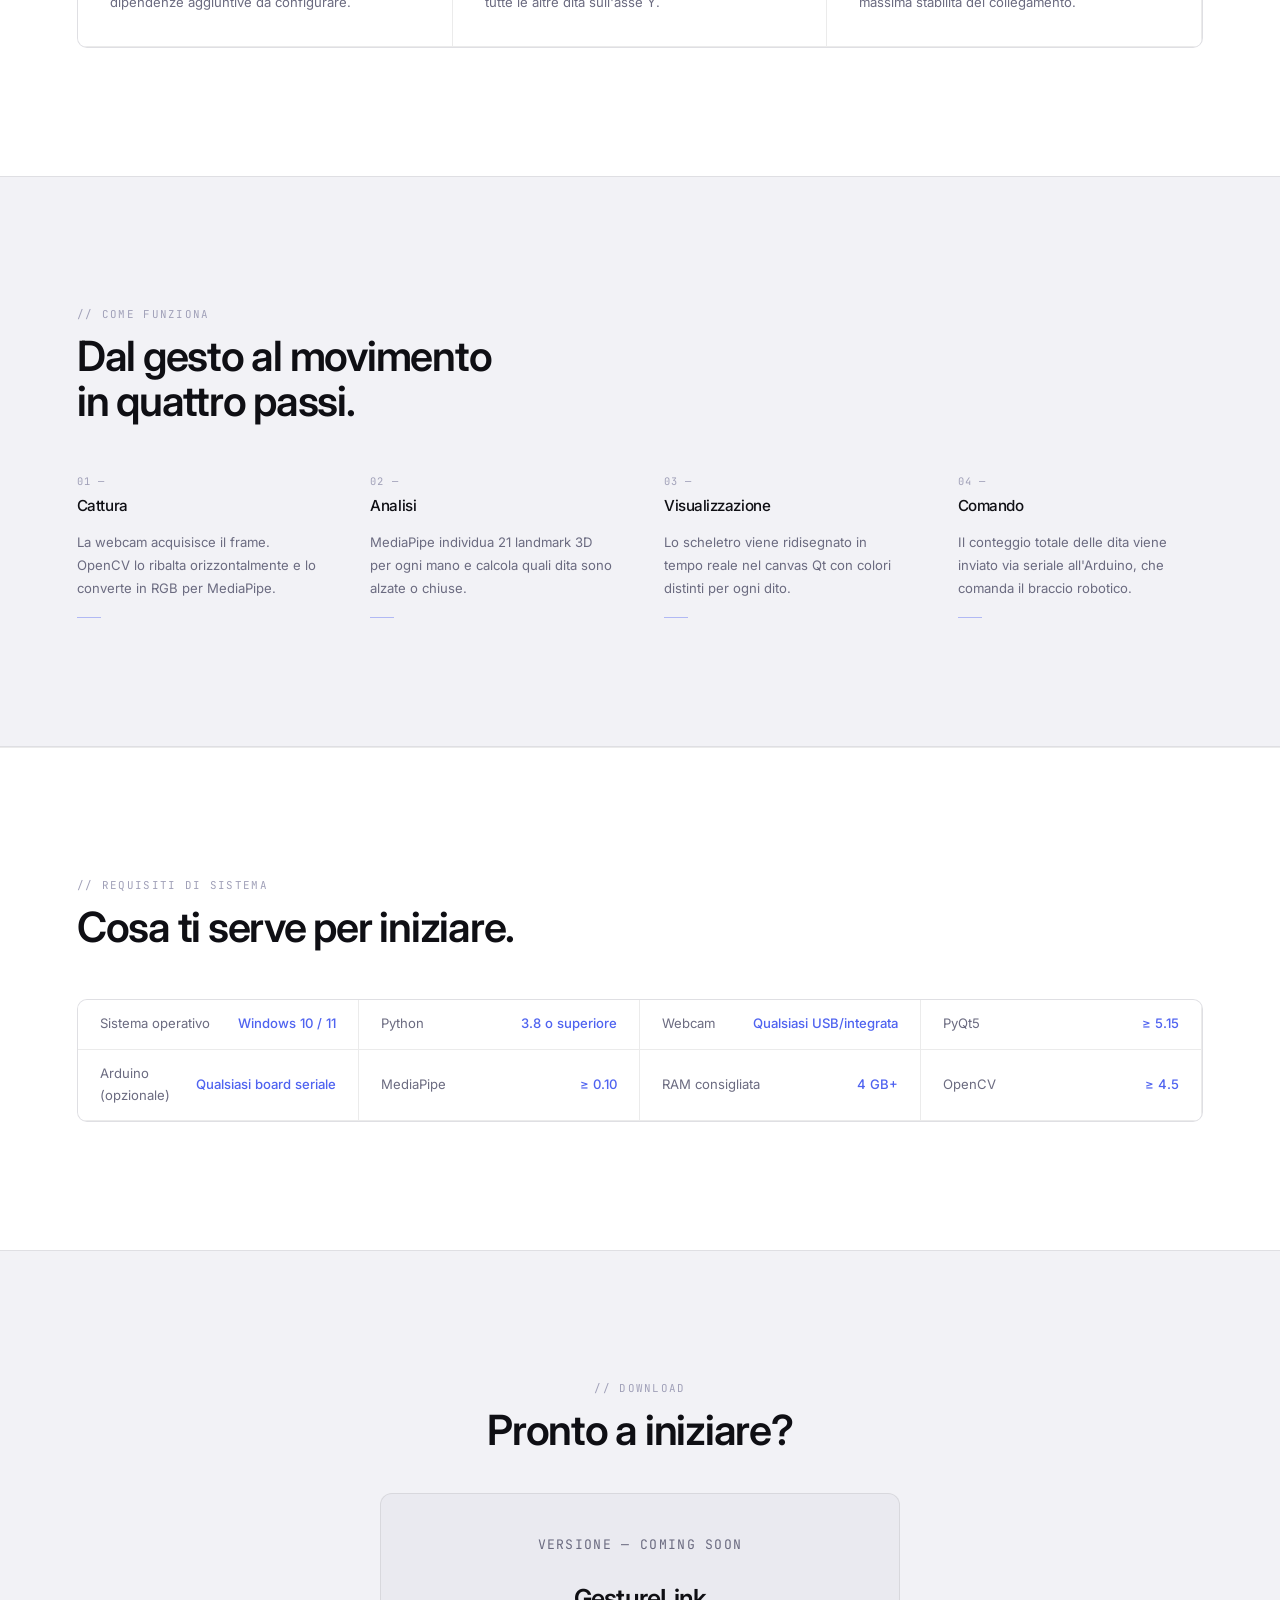
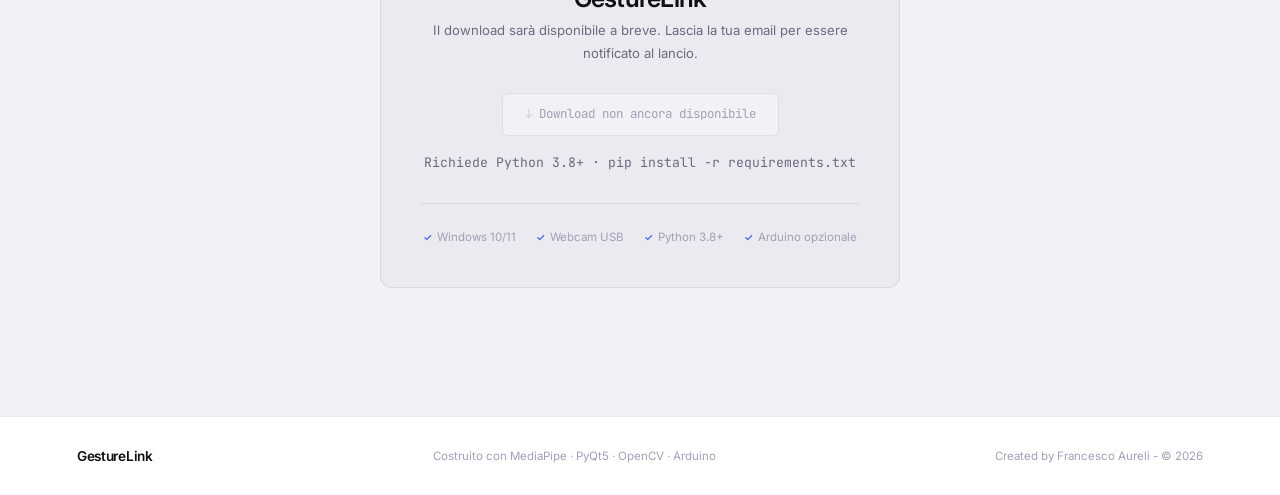
==== commit 5c783bca: "Preview page Added the preview page where you can see the app layout" ====
--- a/index.html
+++ b/index.html
@@ -23,7 +23,11 @@
       <li class="hide-mobile"><a href="#features" data-i18n="nav_features">Caratteristiche</a></li>
       <li class="hide-mobile"><a href="#how" data-i18n="nav_how">Come funziona</a></li>
       <li class="hide-mobile"><a href="#specs" data-i18n="nav_specs">Requisiti</a></li>
+
+      <li class="nav-divider hide-mobile"></li>
+
       <li class="hide-mobile"><a href="build.html" data-i18n="nav_build">Build</a></li>
+      <li class="hide-mobile"><a href="preview.html" class="active-page" data-i18n="nav_preview">Anteprima</a></li>
       <li>
         <div class="lang-switcher" id="langSwitcher">
           <button class="lang-btn" id="langBtn" aria-haspopup="listbox" aria-expanded="false">
--- a/css/style.css
+++ b/css/style.css
@@ -148,6 +148,14 @@
   }
 }
 
+.nav-divider {
+  width: 1px;
+  height: 20px;
+  background: currentColor;
+  opacity: 0.18;
+  margin: 0 0.45rem;
+}
+
 .nav-links {
   display: flex;
   align-items: center;
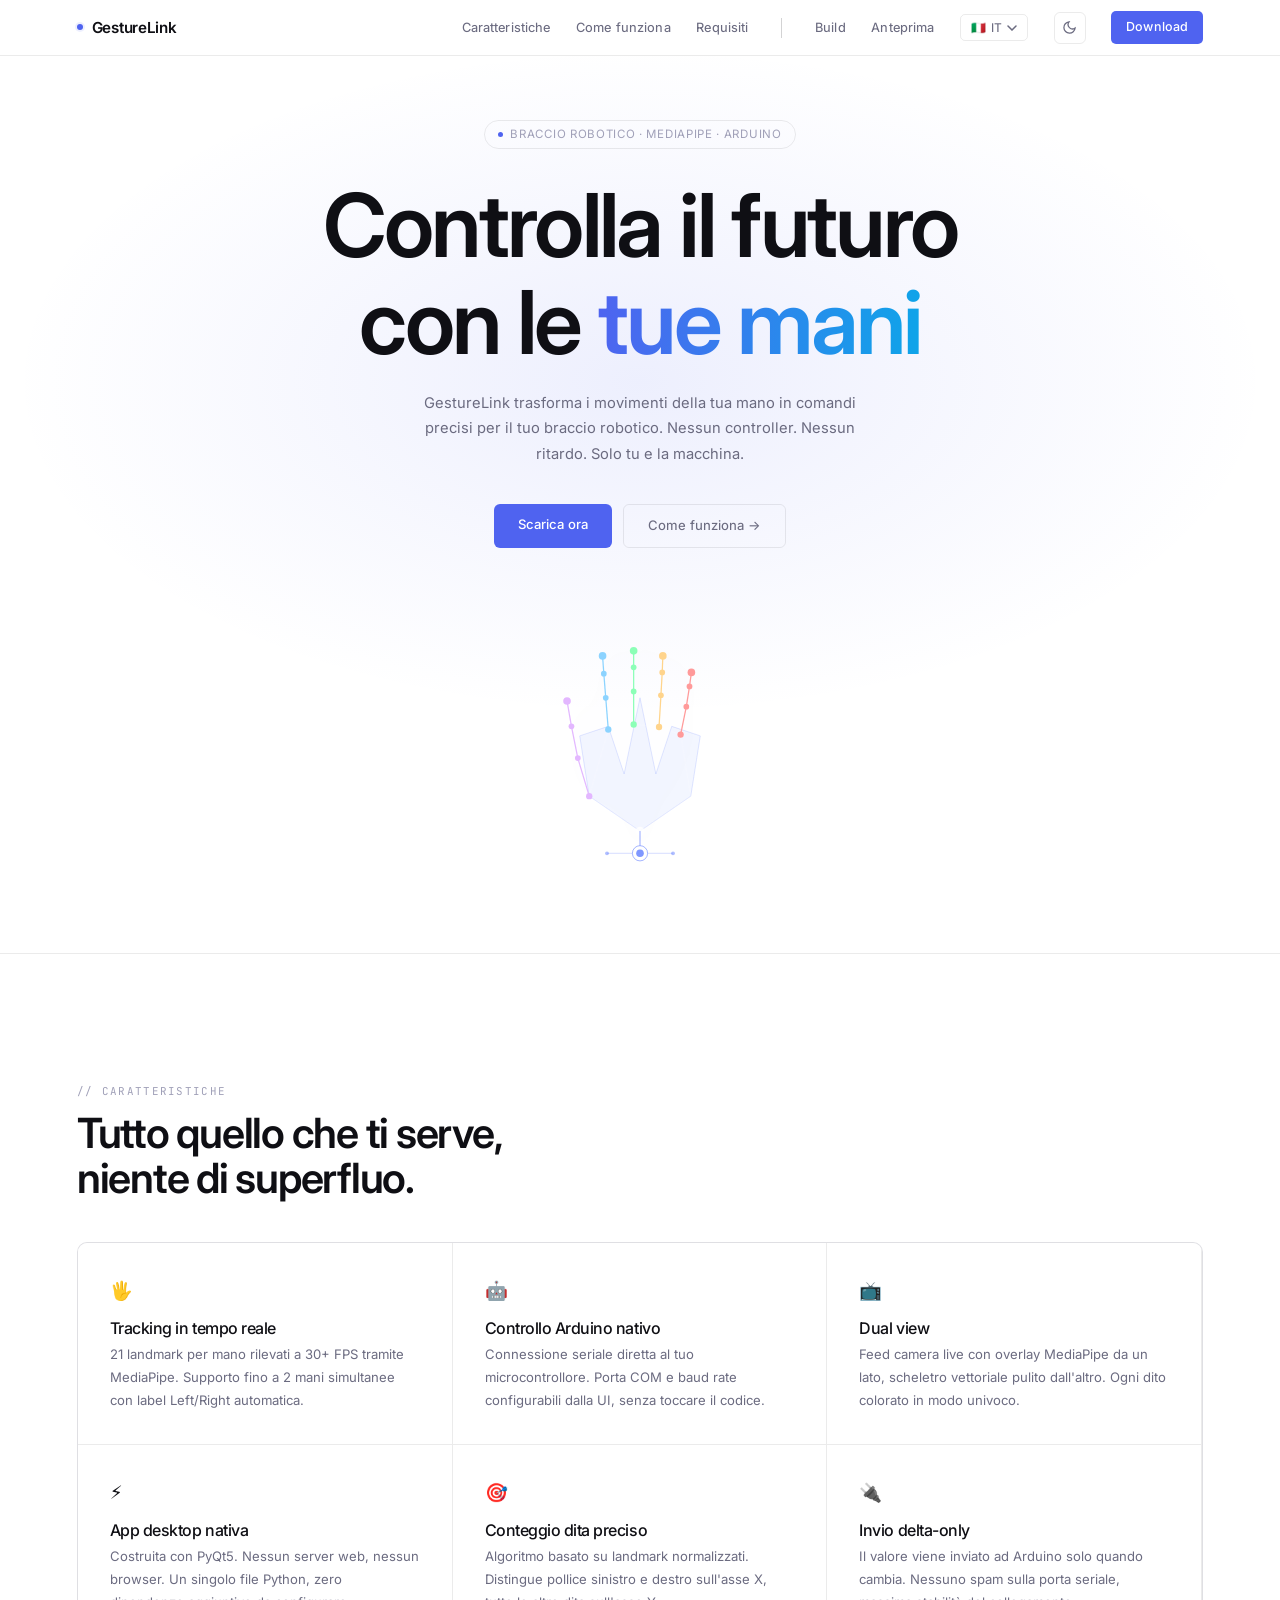
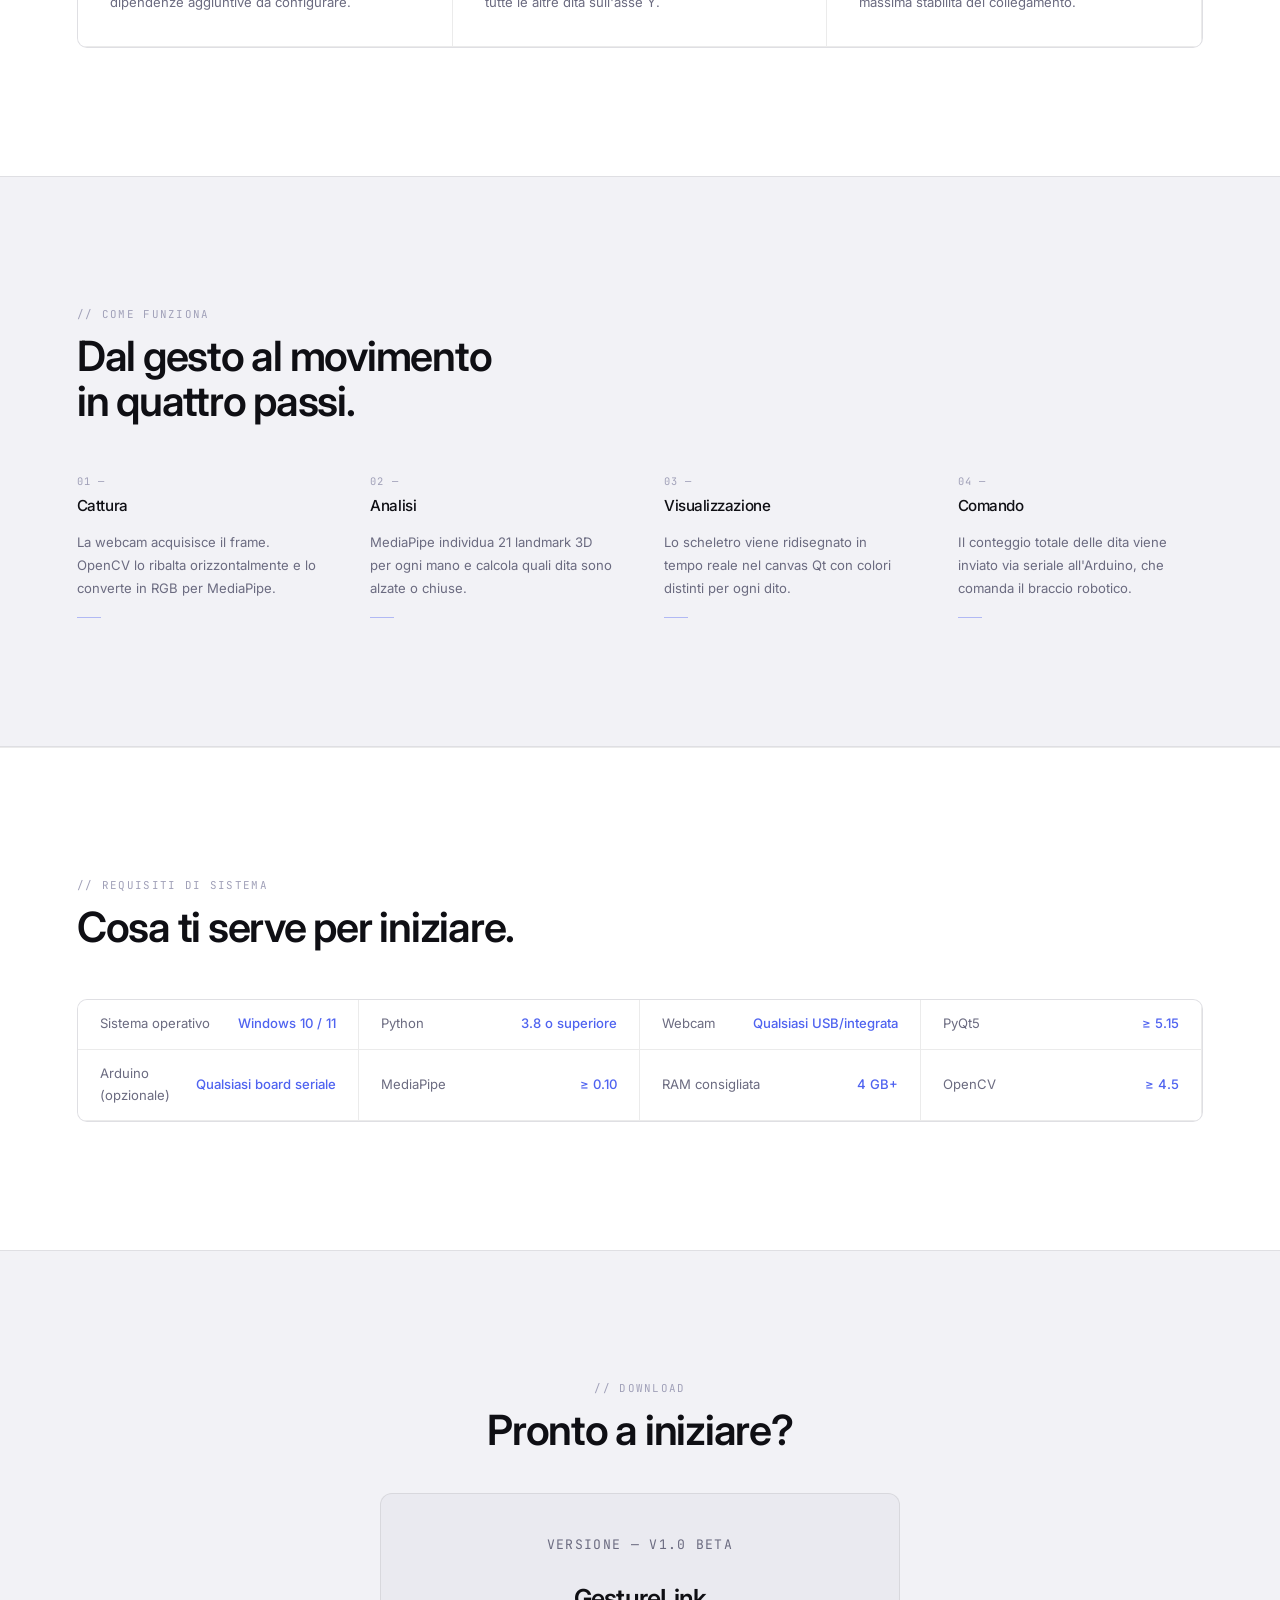
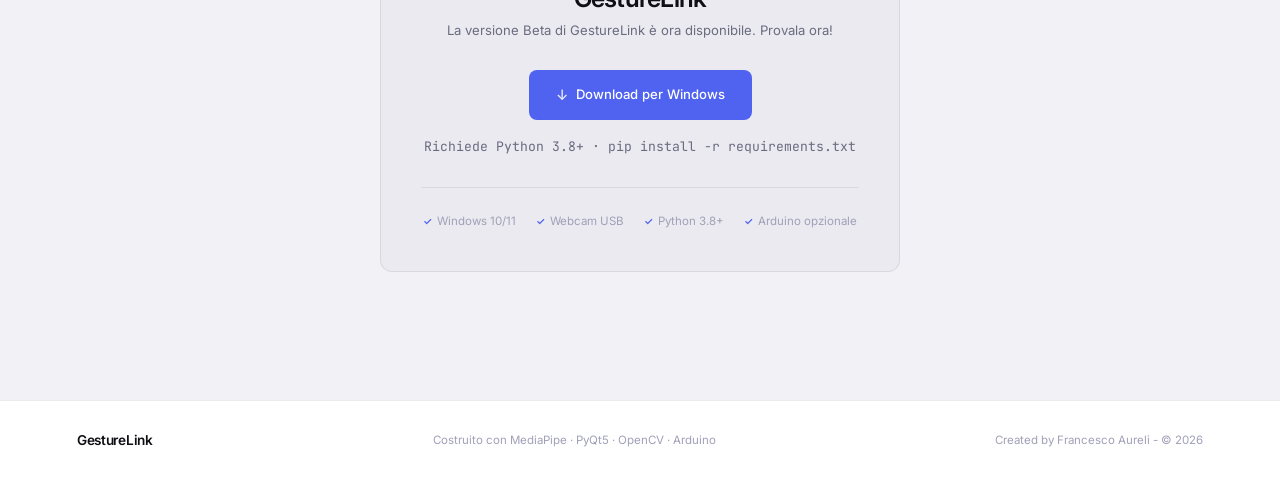
==== commit 2531a103: "Beta release Now the download is available for Windows users" ====
--- a/index.html
+++ b/index.html
@@ -66,6 +66,11 @@
       <li><a href="#download" class="nav-cta" data-i18n="nav_download">Download</a></li>
     </ul>
   </nav>
+
+  <div class="mobile-secondary-nav">
+      <a href="build.html" data-i18n="nav_build">Build</a>
+      <a href="preview.html" data-i18n="nav_preview">Anteprima</a>
+  </div>
 
   <!-- HERO -->
   <section id="hero">
@@ -250,11 +255,11 @@
       <h2 class="section-title" data-i18n="dl_title">Pronto a iniziare?</h2>
     </div>
     <div class="download-box reveal">
-      <p class="download-version" data-i18n="dl_version">Versione — coming soon</p>
+      <p class="download-version" data-i18n="dl_version">Versione — v1.0 Beta</p>
       <h3>GestureLink</h3>
-      <p data-i18n="dl_sub">Il download sarà disponibile a breve. Lascia la tua email per essere notificato al lancio.
+      <p data-i18n="dl_sub">La versione Beta di GestureLink è ora disponibile. Provala ora!
       </p>
-      <div class="download-placeholder" data-i18n="dl_placeholder">Download non ancora disponibile</div>
+      <a class="download-btn" href="https://github.com/franci-xef/GestureLink/releases/tag/v1.0_BETA/GestureLinkSetup.exe" data-i18n="dl_placeholder">Download per Windows</a>
       <p class="download-note" data-i18n="dl_note">Richiede Python 3.8+ · pip install -r requirements.txt</p>
       <div class="req-list">
         <span class="req-item">Windows 10/11</span>
--- a/css/style.css
+++ b/css/style.css
@@ -201,6 +201,58 @@
   }
 }
 
+/* ── SECONDARY NAV (mobile only) ────────────────────────────────────────────────── */
+.mobile-secondary-nav {
+  display: none;
+}
+
+@media (max-width: 768px) {
+  .mobile-secondary-nav {
+    display: flex;
+    justify-content: center;
+    gap: 0.5rem;
+    position: fixed;
+    top: 56px;           /* attaccata sotto la nav */
+    left: 0;
+    right: 0;
+    z-index: 99;
+    background: var(--nav-bg);
+    backdrop-filter: blur(20px);
+    border-bottom: 1px solid var(--line);
+    padding: 0.45rem var(--px);
+    transition: background .25s ease;
+  }
+
+  .mobile-secondary-nav a {
+    padding: 0.35rem 1rem;
+    border-radius: 999px;
+    font-size: 0.78rem;
+    font-weight: 450;
+    text-decoration: none;
+    color: var(--text-2);
+    border: 1px solid var(--line);
+    transition: all 0.2s ease;
+  }
+
+  .mobile-secondary-nav a.active-page {
+    color: var(--accent);
+    border-color: var(--accent);
+    background: var(--accent-dim);
+    font-weight: 500;
+  }
+
+  /* compensa l'altezza della seconda barra nell'hero */
+  #hero {
+    padding-top: calc(56px + 36px + 2.5rem);
+  }
+}
+
+@media (max-width: 480px) {
+  #hero {
+    padding-top: calc(52px + 36px + 2rem);
+  }
+}
+
 /* ── THEME TOGGLE ────────────────────────────────────────── */
 .theme-toggle {
   display: flex;
@@ -635,24 +687,38 @@
   margin-bottom: 1.75rem;
 }
 
-.download-placeholder {
+.download-btn {
   display: inline-flex;
   align-items: center;
-  gap: 7px;
-  border: 1px solid var(--line);
-  border-radius: 6px;
-  padding: 10px 22px;
-  color: var(--text-3);
-  font-size: .78rem;
-  font-family: var(--mono);
-  cursor: not-allowed;
-  user-select: none;
-  background: var(--island);
-}
-
-.download-placeholder::before {
-  content: '↓';
-  opacity: .4;
+  justify-content: center;
+  gap: 8px;
+
+  padding: 12px 26px;
+  border-radius: 8px;
+
+  background: var(--accent);
+  color: #fff;
+  text-decoration: none;
+
+  font-size: .82rem;
+  font-weight: 500;
+  font-family: var(--sans);
+
+  border: 1px solid transparent;
+
+  transition: transform .15s ease, opacity .18s ease, background .18s ease;
+}
+
+.download-btn:hover {
+  opacity: .85;
+  transform: translateY(-1px);
+}
+
+/* optional icon */
+.download-btn::before {
+  content: "↓";
+  font-size: .9rem;
+  opacity: .9;
 }
 
 .download-note {
